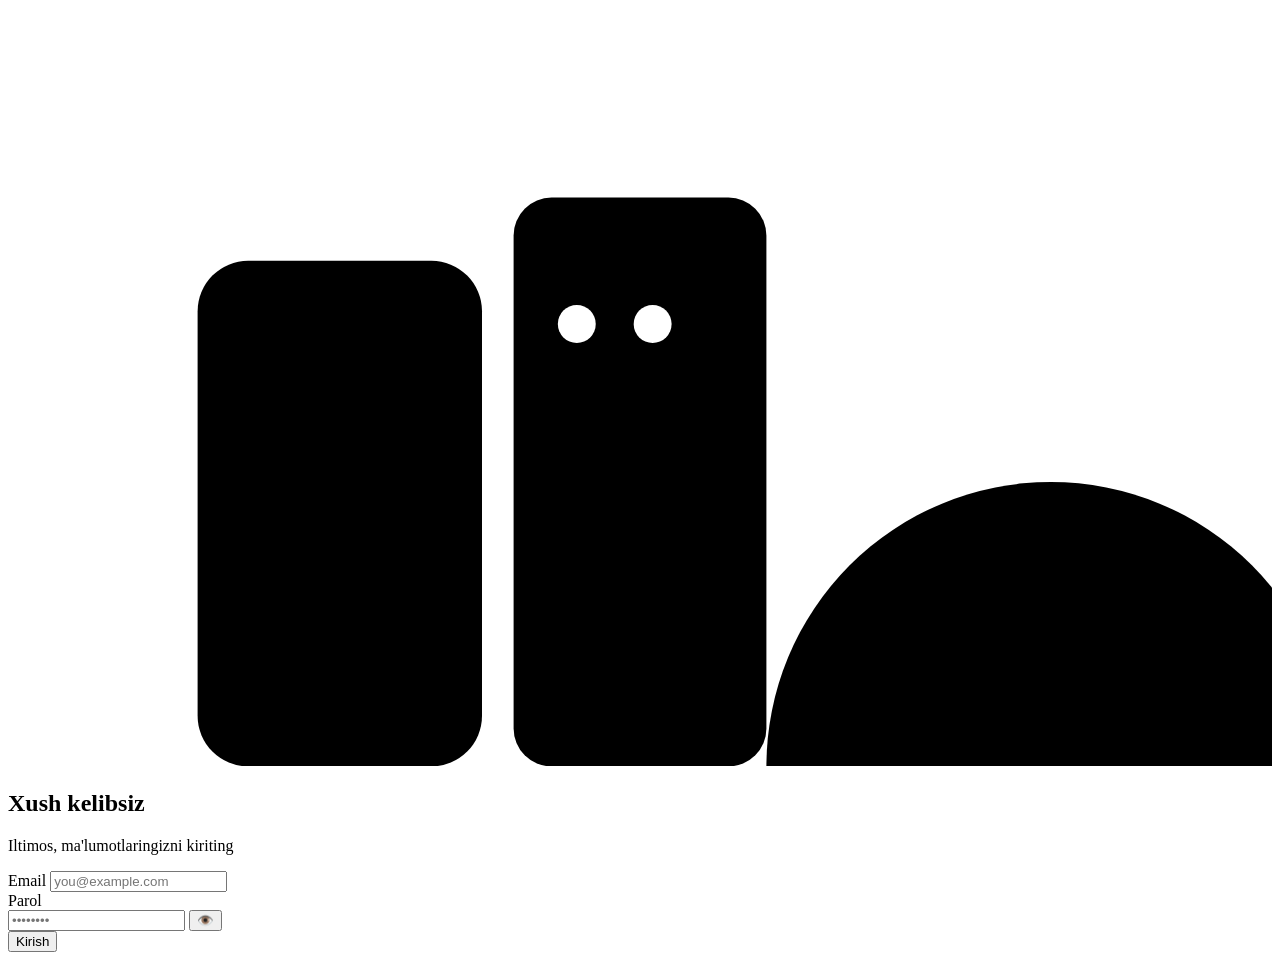
==== core/templates/core/index.html @ 54d1f58b "Initial commit without secrets" ====
<!DOCTYPE html>
<html lang="uz">
<head>
  <meta charset="UTF-8">
  <meta name="viewport" content="width=device-width, initial-scale=1.0">
  <title>Interaktiv Login Form</title>
  <link rel="stylesheet" href="style.css">
</head>
<body>

  <div class="card" id="auth-card" data-mood="idle">
    <!-- SVG Personajlar -->
    <div class="illustration">
      <svg viewBox="0 0 200 120" width="100%" height="100%">
        <!-- Buloqsimon binafsha shaxs -->
        <rect class="character purple" x="30" y="40" width="45" height="80" rx="8" />
        <g class="eyes purple-eyes">
          <circle cx="45" cy="60" r="3" fill="#000"/>
          <circle cx="60" cy="60" r="3" fill="#000"/>
        </g>

        <!-- Qora shaxs -->
        <rect class="character black" x="80" y="30" width="40" height="90" rx="6" />
        <g class="eyes black-eyes">
          <circle cx="90" cy="50" r="3" fill="#fff"/>
          <circle cx="102" cy="50" r="3" fill="#fff"/>
        </g>

        <!-- Zargaldog' shaxs (Aylana) -->
        <path class="character orange" d="M 120 120 A 45 45 0 0 1 210 120 Z" />
        <g class="eyes orange-eyes">
          <circle cx="150" cy="95" r="2.5" fill="#000"/>
          <circle cx="170" cy="95" r="2.5" fill="#000"/>
        </g>
      </svg>
    </div>

    <!-- Login Forma -->
    <div class="form-container">
      <h2>Xush kelibsiz</h2>
      <p class="subtitle">Iltimos, ma'lumotlaringizni kiriting</p>

      <div class="input-group">
        <label>Email</label>
        <input type="email" id="email" placeholder="you@example.com" autocomplete="off">
      </div>

      <div class="input-group">
        <label>Parol</label>
        <div class="password-wrapper">
          <input type="password" id="password" placeholder="••••••••">
          <button type="button" id="toggle-pw">👁️</button>
        </div>
      </div>

      <button class="btn-primary">Kirish</button>
    </div>
  </div>

  <script src="script.js"></script>
</body>
</html>
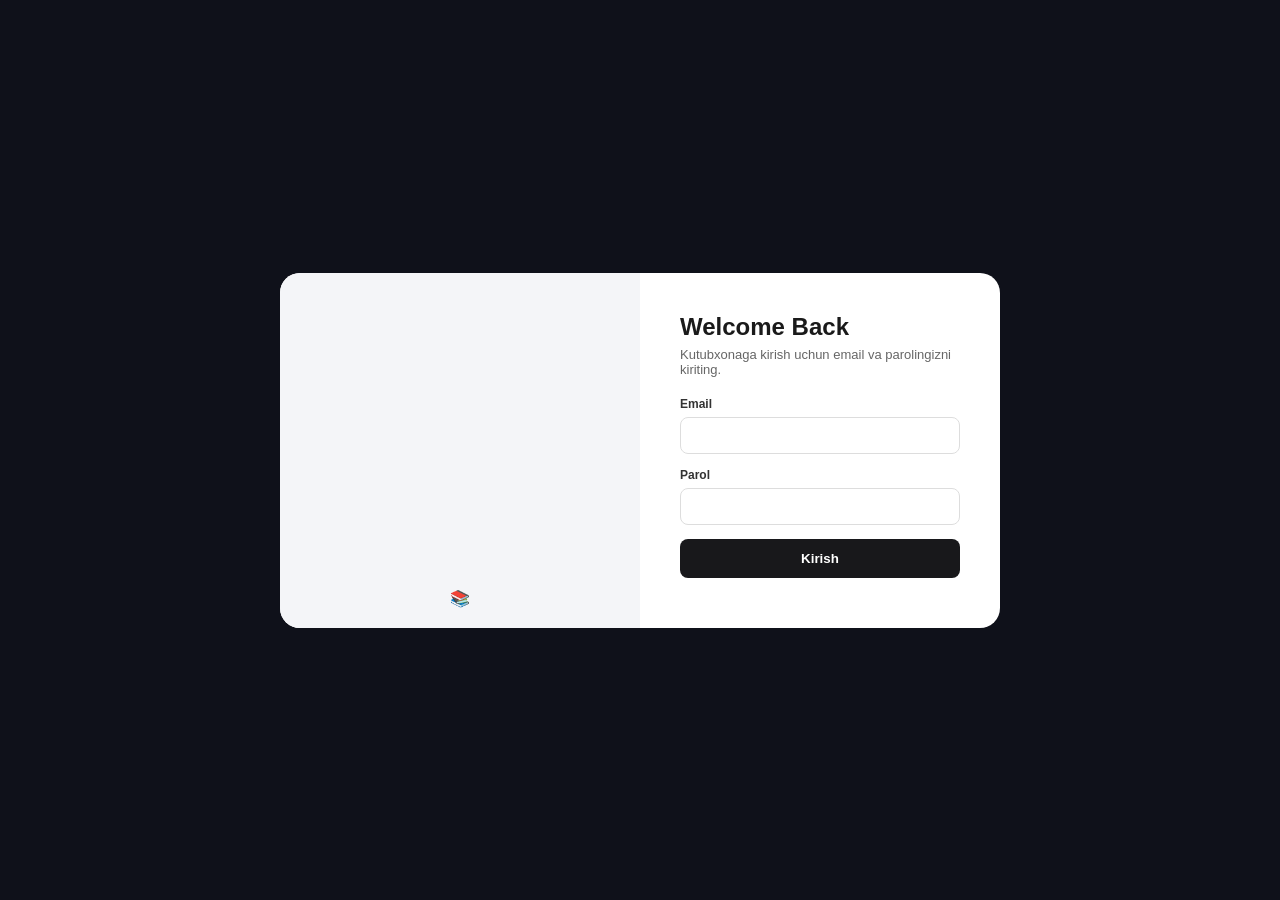
==== commit 83068934: "yana" ====
--- a/core/templates/core/index.html
+++ b/core/templates/core/index.html
@@ -2,61 +2,222 @@
 <html lang="uz">
 <head>
   <meta charset="UTF-8">
-  <meta name="viewport" content="width=device-width, initial-scale=1.0">
-  <title>Interaktiv Login Form</title>
-  <link rel="stylesheet" href="style.css">
+  <title>Aqlli Kutubxona Portal</title>
+  <style>
+    * { box-sizing: border-box; margin: 0; padding: 0; font-family: 'Inter', sans-serif; }
+    body { background: #0f111a; color: #fff; min-height: 100vh; display: flex; justify-content: center; align-items: center; }
+
+    /* LOGIN VIEW */
+    .auth-card { background: #ffffff; display: flex; width: 720px; border-radius: 20px; overflow: hidden; color: #333; }
+    .illustration { width: 50%; background: #f4f5f8; display: flex; align-items: flex-end; justify-content: center; padding: 20px; }
+    .form-container { width: 50%; padding: 40px; display: flex; flex-direction: column; justify-content: center; }
+    .form-container h2 { font-size: 24px; margin-bottom: 6px; color: #1a1a1a; }
+    .form-container p { font-size: 13px; color: #666; margin-bottom: 20px; }
+    .input-group { margin-bottom: 14px; }
+    .input-group label { display: block; font-size: 12px; margin-bottom: 6px; font-weight: 600; }
+    .input-group input { width: 100%; padding: 10px; border: 1px solid #ddd; border-radius: 8px; outline: none; }
+    .btn-primary { background: #18181b; color: #fff; border: none; padding: 12px; border-radius: 8px; font-weight: bold; cursor: pointer; width: 100%; }
+
+    /* DASHBOARD VIEW */
+    .dashboard { width: 100%; min-height: 100vh; display: none; }
+    .sidebar { width: 260px; background: #161926; padding: 20px; border-right: 1px solid #23273a; display: flex; flex-direction: column; }
+    .logo { font-size: 20px; font-weight: bold; color: #6c5ce7; margin-bottom: 30px; }
+    .menu-item { padding: 12px 16px; border-radius: 8px; color: #a0a5ba; cursor: pointer; margin-bottom: 8px; }
+    .menu-item.active, .menu-item:hover { background: #6c5ce7; color: #fff; }
+    .main-content { flex: 1; padding: 30px; overflow-y: auto; }
+    .upload-section { background: #161926; border: 2px dashed #23273a; border-radius: 12px; padding: 30px; text-align: center; margin-bottom: 30px; }
+    .btn-upload { background: #6c5ce7; color: #fff; border: none; padding: 10px 20px; border-radius: 6px; cursor: pointer; font-weight: bold; margin-top: 10px; }
+    .book-grid { display: grid; grid-template-columns: repeat(auto-fill, minmax(220px, 1fr)); gap: 20px; }
+    .book-card { background: #161926; border-radius: 12px; padding: 16px; border: 1px solid #23273a; }
+    .book-title { font-size: 16px; font-weight: bold; margin-bottom: 6px; }
+    .book-author { font-size: 13px; color: #8288a1; margin-bottom: 12px; }
+    .btn-read { display: block; width: 100%; text-align: center; background: #6c5ce7; color: #fff; padding: 8px; border-radius: 6px; text-decoration: none; font-size: 13px; font-weight: bold; }
+
+    /* CHAT PANEL */
+    .chat-panel { position: fixed; right: 20px; bottom: 20px; width: 320px; background: #161926; border: 1px solid #23273a; border-radius: 12px; display: flex; flex-direction: column; height: 380px; }
+    .chat-header { background: #6c5ce7; padding: 12px; font-weight: bold; }
+    .chat-body { flex: 1; padding: 12px; overflow-y: auto; font-size: 13px; }
+    .chat-input { display: flex; border-top: 1px solid #23273a; }
+    .chat-input input { flex: 1; background: transparent; border: none; padding: 10px; color: #fff; outline: none; }
+    .chat-input button { background: #6c5ce7; border: none; color: #fff; padding: 0 15px; cursor: pointer; }
+  </style>
 </head>
 <body>
 
-  <div class="card" id="auth-card" data-mood="idle">
-    <!-- SVG Personajlar -->
-    <div class="illustration">
-      <svg viewBox="0 0 200 120" width="100%" height="100%">
-        <!-- Buloqsimon binafsha shaxs -->
-        <rect class="character purple" x="30" y="40" width="45" height="80" rx="8" />
-        <g class="eyes purple-eyes">
-          <circle cx="45" cy="60" r="3" fill="#000"/>
-          <circle cx="60" cy="60" r="3" fill="#000"/>
-        </g>
-
-        <!-- Qora shaxs -->
-        <rect class="character black" x="80" y="30" width="40" height="90" rx="6" />
-        <g class="eyes black-eyes">
-          <circle cx="90" cy="50" r="3" fill="#fff"/>
-          <circle cx="102" cy="50" r="3" fill="#fff"/>
-        </g>
-
-        <!-- Zargaldog' shaxs (Aylana) -->
-        <path class="character orange" d="M 120 120 A 45 45 0 0 1 210 120 Z" />
-        <g class="eyes orange-eyes">
-          <circle cx="150" cy="95" r="2.5" fill="#000"/>
-          <circle cx="170" cy="95" r="2.5" fill="#000"/>
-        </g>
-      </svg>
-    </div>
-
-    <!-- Login Forma -->
+  <!-- LOGIN SECTION -->
+  <div class="auth-card" id="authSection">
+    <div class="illustration">📚</div>
     <div class="form-container">
-      <h2>Xush kelibsiz</h2>
-      <p class="subtitle">Iltimos, ma'lumotlaringizni kiriting</p>
-
-      <div class="input-group">
-        <label>Email</label>
-        <input type="email" id="email" placeholder="you@example.com" autocomplete="off">
+      <h2>Welcome Back</h2>
+      <p>Kutubxonaga kirish uchun email va parolingizni kiriting.</p>
+      <form id="loginForm">
+        <div class="input-group">
+          <label>Email</label>
+          <input type="email" id="email" required autocomplete="off">
+        </div>
+        <div class="input-group">
+          <label>Parol</label>
+          <input type="password" id="password" required>
+        </div>
+        <button type="submit" class="btn-primary">Kirish</button>
+      </form>
+      <div id="errorMsg" style="color:red; font-size:12px; margin-top:10px;"></div>
+    </div>
+  </div>
+
+  <!-- DASHBOARD SECTION -->
+  <div class="dashboard" id="dashSection">
+    <div class="sidebar">
+      <div class="logo">📚 SmartLib</div>
+      <div class="menu-item active">Barcha Kitoblar</div>
+      <div class="menu-item" onclick="logout()">Chiqish</div>
+    </div>
+    <div class="main-content">
+      <h2>Elektron Kutubxona</h2>
+      <p style="color: #8288a1; margin-bottom: 20px;">PDF kitob yuklang va asl ko'rinishida o'qing</p>
+
+      <div class="upload-section">
+        <input type="file" id="fileInput" accept=".pdf" style="display: none;">
+        <p>Yangi PDF kitob yuklash uchun faylni tanlang</p>
+        <button class="btn-upload" onclick="document.getElementById('fileInput').click()">Fayl Tanlash</button>
       </div>
 
-      <div class="input-group">
-        <label>Parol</label>
-        <div class="password-wrapper">
-          <input type="password" id="password" placeholder="••••••••">
-          <button type="button" id="toggle-pw">👁️</button>
-        </div>
+      <div class="book-grid" id="bookGrid"></div>
+    </div>
+
+    <div class="chat-panel">
+      <div class="chat-header">🤖 AI Yordamchi</div>
+      <div class="chat-body" id="chatBody">
+        <div><b>AI:</b> Assalomu alaykum! Kitoblar bo'yicha savolingiz bormi?</div>
       </div>
-
-      <button class="btn-primary">Kirish</button>
+      <div class="chat-input">
+        <input type="text" id="chatInput" placeholder="Savol bering...">
+        <button onclick="sendChatMessage()">Yuborish</button>
+      </div>
     </div>
   </div>
 
-  <script src="script.js"></script>
+  <script>
+    const authSection = document.getElementById('authSection');
+    const dashSection = document.getElementById('dashSection');
+    const loginForm = document.getElementById('loginForm');
+    const errorMsg = document.getElementById('errorMsg');
+
+    function checkAuth() {
+      const token = localStorage.getItem('access_token');
+      if (token) {
+        authSection.style.display = 'none';
+        dashSection.style.display = 'flex';
+        document.body.style.justifyContent = 'flex-start';
+        document.body.style.alignItems = 'stretch';
+        loadBooks();
+      } else {
+        authSection.style.display = 'flex';
+        dashSection.style.display = 'none';
+        document.body.style.justifyContent = 'center';
+        document.body.style.alignItems = 'center';
+      }
+    }
+
+    loginForm.addEventListener('submit', async (e) => {
+      e.preventDefault();
+      errorMsg.innerText = '';
+      try {
+        const res = await fetch('/api/auth/login/', {
+          method: 'POST',
+          headers: { 'Content-Type': 'application/json' },
+          body: JSON.stringify({
+            email: document.getElementById('email').value,
+            password: document.getElementById('password').value
+          })
+        });
+        const data = await res.json();
+        if (res.ok) {
+          localStorage.setItem('access_token', data.access);
+          localStorage.setItem('refresh_token', data.refresh);
+          checkAuth();
+        } else {
+          errorMsg.innerText = 'Email yoki parol xato!';
+        }
+      } catch (err) {
+        errorMsg.innerText = 'Tizimda xatolik yuz berdi.';
+      }
+    });
+
+    async function loadBooks() {
+      const token = localStorage.getItem('access_token');
+      const res = await fetch('/api/books/', {
+        headers: { 'Authorization': 'Bearer ' + token }
+      });
+      if(res.status === 401) return logout();
+      
+      const data = await res.json();
+      const grid = document.getElementById('bookGrid');
+      grid.innerHTML = '';
+      
+      data.forEach(book => {
+        grid.innerHTML += `
+          <div class="book-card">
+            <div class="book-title">${book.title}</div>
+            <div class="book-author">${book.author}</div>
+            <a class="btn-read" href="${book.file}" target="_blank">O'qish (PDF)</a>
+          </div>
+        `;
+      });
+    }
+
+    document.getElementById('fileInput').addEventListener('change', async (e) => {
+      const file = e.target.files[0];
+      if(!file) return;
+
+      const token = localStorage.getItem('access_token');
+      const formData = new FormData();
+      formData.append('pdffile', file);
+
+      const res = await fetch('/api/upload-pdf/', {
+        method: 'POST',
+        headers: { 'Authorization': 'Bearer ' + token },
+        body: formData
+      });
+
+      if(res.ok) {
+        alert("Kitob yuklandi!");
+        loadBooks();
+      } else {
+        alert("Yuklashda xatolik.");
+      }
+    });
+
+    async function sendChatMessage() {
+      const input = document.getElementById('chatInput');
+      const msg = input.value;
+      if(!msg) return;
+
+      const token = localStorage.getItem('access_token');
+      const chatBody = document.getElementById('chatBody');
+      chatBody.innerHTML += `<div style="margin-top:8px;"><b>Siz:</b> ${msg}</div>`;
+      input.value = '';
+
+      const res = await fetch('/api/chat/', {
+        method: 'POST',
+        headers: { 
+          'Content-Type': 'application/json',
+          'Authorization': 'Bearer ' + token 
+        },
+        body: JSON.stringify({ message: msg })
+      });
+
+      const data = await res.json();
+      chatBody.innerHTML += `<div style="margin-top:8px; color:#6c5ce7;"><b>AI:</b> ${data.reply}</div>`;
+      chatBody.scrollTop = chatBody.scrollHeight;
+    }
+
+    function logout() {
+      localStorage.clear();
+      checkAuth();
+    }
+
+    checkAuth();
+  </script>
 </body>
 </html>
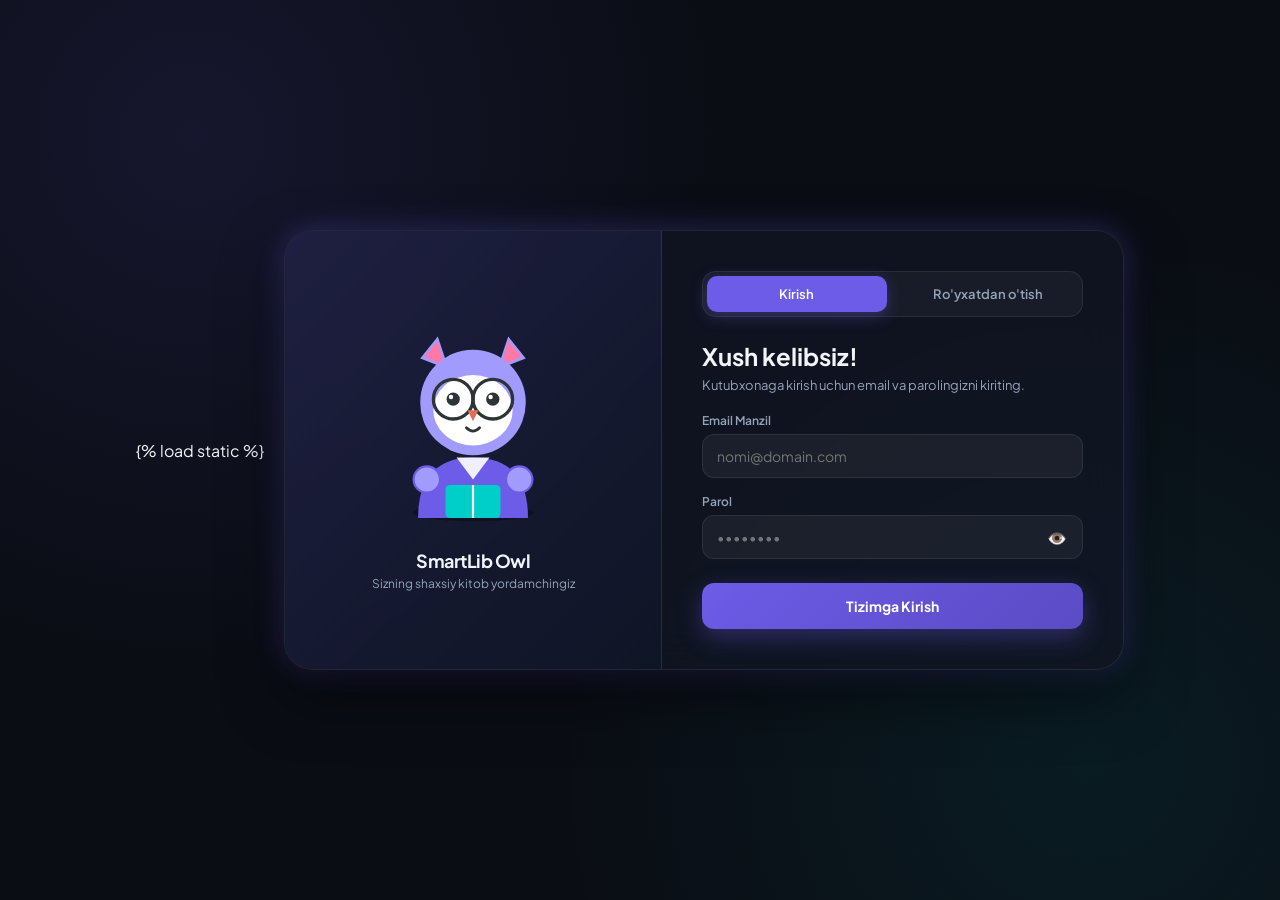
==== commit 694445e3: "yana" ====
--- a/core/templates/core/index.html
+++ b/core/templates/core/index.html
@@ -1,222 +1,1249 @@
+{% load static %}
 <!DOCTYPE html>
 <html lang="uz">
 <head>
   <meta charset="UTF-8">
-  <title>Aqlli Kutubxona Portal</title>
+  <meta name="viewport" content="width=device-width, initial-scale=1.0">
+  <title>Aqlli Kutubxona — AI va PDF Kutubxona Portali</title>
+  <link rel="preconnect" href="https://fonts.googleapis.com">
+  <link rel="preconnect" href="https://fonts.gstatic.com" crossorigin>
+  <link href="https://fonts.googleapis.com/css2?family=Plus+Jakarta+Sans:wght@300;400;500;600;700;800&display=swap" rel="stylesheet">
   <style>
-    * { box-sizing: border-box; margin: 0; padding: 0; font-family: 'Inter', sans-serif; }
-    body { background: #0f111a; color: #fff; min-height: 100vh; display: flex; justify-content: center; align-items: center; }
-
-    /* LOGIN VIEW */
-    .auth-card { background: #ffffff; display: flex; width: 720px; border-radius: 20px; overflow: hidden; color: #333; }
-    .illustration { width: 50%; background: #f4f5f8; display: flex; align-items: flex-end; justify-content: center; padding: 20px; }
-    .form-container { width: 50%; padding: 40px; display: flex; flex-direction: column; justify-content: center; }
-    .form-container h2 { font-size: 24px; margin-bottom: 6px; color: #1a1a1a; }
-    .form-container p { font-size: 13px; color: #666; margin-bottom: 20px; }
-    .input-group { margin-bottom: 14px; }
-    .input-group label { display: block; font-size: 12px; margin-bottom: 6px; font-weight: 600; }
-    .input-group input { width: 100%; padding: 10px; border: 1px solid #ddd; border-radius: 8px; outline: none; }
-    .btn-primary { background: #18181b; color: #fff; border: none; padding: 12px; border-radius: 8px; font-weight: bold; cursor: pointer; width: 100%; }
-
-    /* DASHBOARD VIEW */
-    .dashboard { width: 100%; min-height: 100vh; display: none; }
-    .sidebar { width: 260px; background: #161926; padding: 20px; border-right: 1px solid #23273a; display: flex; flex-direction: column; }
-    .logo { font-size: 20px; font-weight: bold; color: #6c5ce7; margin-bottom: 30px; }
-    .menu-item { padding: 12px 16px; border-radius: 8px; color: #a0a5ba; cursor: pointer; margin-bottom: 8px; }
-    .menu-item.active, .menu-item:hover { background: #6c5ce7; color: #fff; }
-    .main-content { flex: 1; padding: 30px; overflow-y: auto; }
-    .upload-section { background: #161926; border: 2px dashed #23273a; border-radius: 12px; padding: 30px; text-align: center; margin-bottom: 30px; }
-    .btn-upload { background: #6c5ce7; color: #fff; border: none; padding: 10px 20px; border-radius: 6px; cursor: pointer; font-weight: bold; margin-top: 10px; }
-    .book-grid { display: grid; grid-template-columns: repeat(auto-fill, minmax(220px, 1fr)); gap: 20px; }
-    .book-card { background: #161926; border-radius: 12px; padding: 16px; border: 1px solid #23273a; }
-    .book-title { font-size: 16px; font-weight: bold; margin-bottom: 6px; }
-    .book-author { font-size: 13px; color: #8288a1; margin-bottom: 12px; }
-    .btn-read { display: block; width: 100%; text-align: center; background: #6c5ce7; color: #fff; padding: 8px; border-radius: 6px; text-decoration: none; font-size: 13px; font-weight: bold; }
-
-    /* CHAT PANEL */
-    .chat-panel { position: fixed; right: 20px; bottom: 20px; width: 320px; background: #161926; border: 1px solid #23273a; border-radius: 12px; display: flex; flex-direction: column; height: 380px; }
-    .chat-header { background: #6c5ce7; padding: 12px; font-weight: bold; }
-    .chat-body { flex: 1; padding: 12px; overflow-y: auto; font-size: 13px; }
-    .chat-input { display: flex; border-top: 1px solid #23273a; }
-    .chat-input input { flex: 1; background: transparent; border: none; padding: 10px; color: #fff; outline: none; }
-    .chat-input button { background: #6c5ce7; border: none; color: #fff; padding: 0 15px; cursor: pointer; }
+    :root {
+      --bg-dark: #0a0d14;
+      --card-bg: rgba(18, 22, 36, 0.75);
+      --card-border: rgba(255, 255, 255, 0.08);
+      --primary: #6c5ce7;
+      --primary-hover: #5b4bc4;
+      --primary-glow: rgba(108, 92, 231, 0.35);
+      --accent: #00cec9;
+      --accent-glow: rgba(0, 206, 201, 0.25);
+      --text-main: #f1f5f9;
+      --text-muted: #94a3b8;
+      --danger: #ff7675;
+      --success: #00b894;
+      --sidebar-width: 270px;
+    }
+
+    * { box-sizing: border-box; margin: 0; padding: 0; font-family: 'Plus Jakarta Sans', sans-serif; }
+
+    body {
+      background: var(--bg-dark);
+      background-image: 
+        radial-gradient(circle at 15% 15%, rgba(108, 92, 231, 0.12) 0%, transparent 40%),
+        radial-gradient(circle at 85% 85%, rgba(0, 206, 201, 0.08) 0%, transparent 40%);
+      color: var(--text-main);
+      min-height: 100vh;
+      display: flex;
+      justify-content: center;
+      align-items: center;
+      overflow-x: hidden;
+    }
+
+    /* AUTH CARD & LAYOUT */
+    .auth-wrapper {
+      width: 100%;
+      max-width: 880px;
+      padding: 20px;
+      display: flex;
+      justify-content: center;
+    }
+
+    .auth-card {
+      background: var(--card-bg);
+      backdrop-filter: blur(20px);
+      -webkit-backdrop-filter: blur(20px);
+      border: 1px solid var(--card-border);
+      border-radius: 28px;
+      display: flex;
+      width: 100%;
+      box-shadow: 0 25px 60px rgba(0, 0, 0, 0.5), 0 0 30px var(--primary-glow);
+      overflow: hidden;
+      transition: transform 0.3s ease, box-shadow 0.3s ease;
+    }
+
+    .auth-card.shake {
+      animation: cardShake 0.5s ease-in-out;
+    }
+
+    @keyframes cardShake {
+      0%, 100% { transform: translateX(0); }
+      20%, 60% { transform: translateX(-10px); }
+      40%, 80% { transform: translateX(10px); }
+    }
+
+    /* SVG AVATAR CONTAINER */
+    .illustration-box {
+      width: 45%;
+      background: linear-gradient(135deg, rgba(108, 92, 231, 0.15) 0%, rgba(15, 23, 42, 0.6) 100%);
+      border-right: 1px solid var(--card-border);
+      display: flex;
+      flex-direction: column;
+      align-items: center;
+      justify-content: center;
+      padding: 30px 20px;
+      position: relative;
+    }
+
+    .avatar-wrapper {
+      width: 220px;
+      height: 220px;
+      position: relative;
+    }
+
+    #avatarSvg {
+      width: 100%;
+      height: 100%;
+      overflow: visible;
+    }
+
+    /* SVG Character Styles & Animations */
+    .pupil {
+      transition: transform 0.1s ease-out;
+    }
+
+    .hand {
+      transition: transform 0.35s cubic-bezier(0.34, 1.56, 0.64, 1);
+      transform-origin: bottom center;
+    }
+
+    .eyelid {
+      transition: transform 0.2s ease, opacity 0.2s ease;
+      transform-origin: top center;
+    }
+
+    .mouth {
+      transition: d 0.3s ease, transform 0.3s ease;
+    }
+
+    /* Mood states */
+    [data-mood="password"] #leftHand {
+      transform: translateY(-75px) translateX(12px) rotate(15deg);
+    }
+    [data-mood="password"] #rightHand {
+      transform: translateY(-75px) translateX(-12px) rotate(-15deg);
+    }
+
+    [data-mood="peekaboo"] #leftHand {
+      transform: translateY(-55px) translateX(25px) rotate(35deg);
+    }
+    [data-mood="peekaboo"] #rightHand {
+      transform: translateY(-55px) translateX(-25px) rotate(-35deg);
+    }
+
+    [data-mood="success"] #headGroup {
+      animation: happyBounce 0.6s ease infinite alternate;
+    }
+
+    @keyframes happyBounce {
+      0% { transform: translateY(0); }
+      100% { transform: translateY(-8px); }
+    }
+
+    .avatar-tagline {
+      margin-top: 20px;
+      text-align: center;
+    }
+
+    .avatar-tagline h3 {
+      font-size: 18px;
+      font-weight: 700;
+      color: var(--text-main);
+      letter-spacing: -0.5px;
+    }
+
+    .avatar-tagline p {
+      font-size: 12px;
+      color: var(--text-muted);
+      margin-top: 4px;
+    }
+
+    /* FORM CONTAINER */
+    .form-container {
+      width: 55%;
+      padding: 40px;
+      display: flex;
+      flex-direction: column;
+      justify-content: center;
+    }
+
+    /* TABS */
+    .tab-header {
+      display: flex;
+      gap: 12px;
+      background: rgba(255, 255, 255, 0.04);
+      padding: 4px;
+      border-radius: 14px;
+      border: 1px solid var(--card-border);
+      margin-bottom: 24px;
+    }
+
+    .tab-btn {
+      flex: 1;
+      padding: 10px;
+      border: none;
+      background: transparent;
+      color: var(--text-muted);
+      font-weight: 600;
+      font-size: 13px;
+      border-radius: 10px;
+      cursor: pointer;
+      transition: all 0.3s ease;
+    }
+
+    .tab-btn.active {
+      background: var(--primary);
+      color: #ffffff;
+      box-shadow: 0 4px 15px var(--primary-glow);
+    }
+
+    .form-title {
+      font-size: 24px;
+      font-weight: 700;
+      margin-bottom: 6px;
+    }
+
+    .form-desc {
+      font-size: 13px;
+      color: var(--text-muted);
+      margin-bottom: 20px;
+    }
+
+    .input-group {
+      margin-bottom: 16px;
+      position: relative;
+    }
+
+    .input-group label {
+      display: block;
+      font-size: 12px;
+      font-weight: 600;
+      color: var(--text-muted);
+      margin-bottom: 6px;
+    }
+
+    .input-wrapper {
+      position: relative;
+      display: flex;
+      align-items: center;
+    }
+
+    .input-wrapper input {
+      width: 100%;
+      padding: 12px 14px;
+      background: rgba(255, 255, 255, 0.05);
+      border: 1px solid var(--card-border);
+      border-radius: 12px;
+      color: var(--text-main);
+      font-size: 14px;
+      outline: none;
+      transition: all 0.3s ease;
+    }
+
+    .input-wrapper input:focus {
+      border-color: var(--primary);
+      background: rgba(108, 92, 231, 0.08);
+      box-shadow: 0 0 15px var(--primary-glow);
+    }
+
+    .toggle-pw-btn {
+      position: absolute;
+      right: 12px;
+      background: none;
+      border: none;
+      color: var(--text-muted);
+      cursor: pointer;
+      font-size: 16px;
+      display: flex;
+      align-items: center;
+      justify-content: center;
+      padding: 4px;
+      transition: color 0.2s;
+    }
+
+    .toggle-pw-btn:hover {
+      color: var(--text-main);
+    }
+
+    .btn-submit {
+      width: 100%;
+      padding: 14px;
+      background: linear-gradient(135deg, var(--primary) 0%, var(--primary-hover) 100%);
+      color: #ffffff;
+      border: none;
+      border-radius: 12px;
+      font-weight: 700;
+      font-size: 14px;
+      cursor: pointer;
+      box-shadow: 0 8px 25px var(--primary-glow);
+      transition: all 0.3s ease;
+      margin-top: 8px;
+    }
+
+    .btn-submit:hover {
+      transform: translateY(-2px);
+      box-shadow: 0 12px 30px var(--primary-glow);
+    }
+
+    .alert-msg {
+      font-size: 12px;
+      padding: 10px;
+      border-radius: 8px;
+      margin-top: 14px;
+      display: none;
+    }
+
+    .alert-msg.error {
+      background: rgba(255, 118, 117, 0.15);
+      color: var(--danger);
+      border: 1px solid rgba(255, 118, 117, 0.3);
+      display: block;
+    }
+
+    .alert-msg.success {
+      background: rgba(0, 184, 148, 0.15);
+      color: var(--success);
+      border: 1px solid rgba(0, 184, 148, 0.3);
+      display: block;
+    }
+
+    /* DASHBOARD LAYOUT */
+    .dashboard-container {
+      display: none;
+      width: 100vw;
+      height: 100vh;
+      overflow: hidden;
+    }
+
+    .sidebar {
+      width: var(--sidebar-width);
+      background: rgba(15, 20, 32, 0.95);
+      border-right: 1px solid var(--card-border);
+      display: flex;
+      flex-direction: column;
+      padding: 24px 18px;
+    }
+
+    .logo {
+      display: flex;
+      align-items: center;
+      gap: 12px;
+      font-size: 20px;
+      font-weight: 800;
+      color: var(--text-main);
+      margin-bottom: 36px;
+      padding: 0 8px;
+    }
+
+    .logo-badge {
+      width: 38px;
+      height: 38px;
+      background: linear-gradient(135deg, var(--primary), var(--accent));
+      border-radius: 10px;
+      display: flex;
+      align-items: center;
+      justify-content: center;
+      font-size: 20px;
+      box-shadow: 0 4px 15px var(--primary-glow);
+    }
+
+    .menu-list {
+      display: flex;
+      flex-direction: column;
+      gap: 8px;
+      flex: 1;
+    }
+
+    .menu-item {
+      display: flex;
+      align-items: center;
+      gap: 12px;
+      padding: 12px 16px;
+      border-radius: 12px;
+      color: var(--text-muted);
+      font-weight: 600;
+      font-size: 14px;
+      cursor: pointer;
+      transition: all 0.3s ease;
+    }
+
+    .menu-item:hover, .menu-item.active {
+      background: rgba(108, 92, 231, 0.15);
+      color: var(--primary);
+    }
+
+    .user-profile {
+      background: rgba(255, 255, 255, 0.03);
+      border: 1px solid var(--card-border);
+      border-radius: 14px;
+      padding: 12px 14px;
+      display: flex;
+      align-items: center;
+      justify-content: space-between;
+    }
+
+    .user-info {
+      overflow: hidden;
+    }
+
+    .user-info .name {
+      font-size: 13px;
+      font-weight: 700;
+      color: var(--text-main);
+      white-space: nowrap;
+      text-overflow: ellipsis;
+      overflow: hidden;
+    }
+
+    .user-info .email {
+      font-size: 11px;
+      color: var(--text-muted);
+      white-space: nowrap;
+      text-overflow: ellipsis;
+      overflow: hidden;
+    }
+
+    .btn-logout {
+      background: none;
+      border: none;
+      color: var(--danger);
+      cursor: pointer;
+      font-size: 16px;
+      padding: 4px;
+    }
+
+    .main-area {
+      flex: 1;
+      display: flex;
+      flex-direction: column;
+      overflow-y: auto;
+      background: var(--bg-dark);
+      padding: 30px 40px;
+    }
+
+    .header-bar {
+      display: flex;
+      justify-content: space-between;
+      align-items: center;
+      margin-bottom: 30px;
+    }
+
+    .header-bar h1 {
+      font-size: 26px;
+      font-weight: 800;
+    }
+
+    .upload-box-wrapper {
+      display: grid;
+      grid-template-columns: 1fr 1fr;
+      gap: 20px;
+      margin-bottom: 36px;
+    }
+
+    .upload-card {
+      background: var(--card-bg);
+      border: 2px dashed rgba(108, 92, 231, 0.3);
+      border-radius: 18px;
+      padding: 24px;
+      text-align: center;
+      transition: all 0.3s ease;
+      cursor: pointer;
+    }
+
+    .upload-card:hover {
+      border-color: var(--primary);
+      background: rgba(108, 92, 231, 0.05);
+      transform: translateY(-2px);
+    }
+
+    .upload-icon {
+      font-size: 32px;
+      margin-bottom: 10px;
+    }
+
+    .upload-card h4 {
+      font-size: 15px;
+      font-weight: 700;
+      margin-bottom: 4px;
+    }
+
+    .upload-card p {
+      font-size: 12px;
+      color: var(--text-muted);
+    }
+
+    .section-title {
+      font-size: 18px;
+      font-weight: 700;
+      margin-bottom: 18px;
+      display: flex;
+      justify-content: space-between;
+      align-items: center;
+    }
+
+    .book-grid {
+      display: grid;
+      grid-template-columns: repeat(auto-fill, minmax(240px, 1fr));
+      gap: 20px;
+    }
+
+    .book-card {
+      background: var(--card-bg);
+      border: 1px solid var(--card-border);
+      border-radius: 16px;
+      padding: 20px;
+      display: flex;
+      flex-direction: column;
+      justify-content: space-between;
+      transition: all 0.3s ease;
+      position: relative;
+      overflow: hidden;
+    }
+
+    .book-card:hover {
+      transform: translateY(-4px);
+      box-shadow: 0 12px 30px rgba(0, 0, 0, 0.4), 0 0 20px var(--primary-glow);
+      border-color: var(--primary);
+    }
+
+    .book-card::before {
+      content: '';
+      position: absolute;
+      top: 0; left: 0; right: 0; height: 4px;
+      background: linear-gradient(90deg, var(--primary), var(--accent));
+    }
+
+    .book-badge {
+      font-size: 10px;
+      font-weight: 800;
+      text-transform: uppercase;
+      background: rgba(0, 206, 201, 0.15);
+      color: var(--accent);
+      padding: 4px 8px;
+      border-radius: 6px;
+      align-self: flex-start;
+      margin-bottom: 12px;
+    }
+
+    .book-title {
+      font-size: 16px;
+      font-weight: 700;
+      margin-bottom: 6px;
+      line-height: 1.3;
+    }
+
+    .book-author {
+      font-size: 13px;
+      color: var(--text-muted);
+      margin-bottom: 16px;
+    }
+
+    .btn-read-pdf {
+      display: inline-flex;
+      align-items: center;
+      justify-content: center;
+      gap: 8px;
+      padding: 10px;
+      background: var(--primary);
+      color: #fff;
+      text-decoration: none;
+      border-radius: 10px;
+      font-size: 13px;
+      font-weight: 700;
+      transition: background 0.2s;
+    }
+
+    .btn-read-pdf:hover {
+      background: var(--primary-hover);
+    }
+
+    /* AI CHAT DRAWER */
+    .ai-chat-drawer {
+      position: fixed;
+      right: 30px;
+      bottom: 30px;
+      width: 360px;
+      height: 480px;
+      background: rgba(18, 22, 36, 0.92);
+      backdrop-filter: blur(25px);
+      border: 1px solid var(--card-border);
+      border-radius: 24px;
+      box-shadow: 0 20px 50px rgba(0, 0, 0, 0.6), 0 0 30px var(--primary-glow);
+      display: flex;
+      flex-direction: column;
+      overflow: hidden;
+      z-index: 100;
+      transition: transform 0.3s cubic-bezier(0.175, 0.885, 0.32, 1.275);
+    }
+
+    .chat-header {
+      background: linear-gradient(135deg, var(--primary), #4834d4);
+      padding: 16px;
+      font-weight: 700;
+      font-size: 14px;
+      display: flex;
+      align-items: center;
+      justify-content: space-between;
+    }
+
+    .chat-body {
+      flex: 1;
+      padding: 16px;
+      overflow-y: auto;
+      display: flex;
+      flex-direction: column;
+      gap: 12px;
+      font-size: 13px;
+    }
+
+    .chat-msg {
+      max-width: 85%;
+      padding: 10px 14px;
+      border-radius: 14px;
+      line-height: 1.4;
+    }
+
+    .chat-msg.ai {
+      background: rgba(255, 255, 255, 0.06);
+      align-self: flex-start;
+      border-bottom-left-radius: 4px;
+      border: 1px solid var(--card-border);
+    }
+
+    .chat-msg.user {
+      background: var(--primary);
+      color: #fff;
+      align-self: flex-end;
+      border-bottom-right-radius: 4px;
+    }
+
+    .chat-footer {
+      display: flex;
+      padding: 12px;
+      border-top: 1px solid var(--card-border);
+      background: rgba(10, 13, 20, 0.5);
+    }
+
+    .chat-footer input {
+      flex: 1;
+      background: transparent;
+      border: none;
+      color: var(--text-main);
+      outline: none;
+      font-size: 13px;
+    }
+
+    .chat-footer button {
+      background: var(--primary);
+      border: none;
+      color: #fff;
+      padding: 8px 16px;
+      border-radius: 8px;
+      font-weight: 700;
+      cursor: pointer;
+    }
+
+    /* PDF MODAL VIEWER */
+    .pdf-modal {
+      display: none;
+      position: fixed;
+      inset: 0;
+      background: rgba(0, 0, 0, 0.85);
+      backdrop-filter: blur(10px);
+      z-index: 200;
+      flex-direction: column;
+    }
+
+    .modal-header {
+      padding: 16px 24px;
+      background: rgba(18, 22, 36, 0.95);
+      border-bottom: 1px solid var(--card-border);
+      display: flex;
+      justify-content: space-between;
+      align-items: center;
+    }
+
+    .modal-close {
+      background: none;
+      border: none;
+      color: var(--text-muted);
+      font-size: 24px;
+      cursor: pointer;
+    }
+
+    .modal-close:hover { color: var(--text-main); }
+
+    .pdf-frame {
+      flex: 1;
+      width: 100%;
+      border: none;
+    }
   </style>
 </head>
 <body>
 
-  <!-- LOGIN SECTION -->
-  <div class="auth-card" id="authSection">
-    <div class="illustration">📚</div>
-    <div class="form-container">
-      <h2>Welcome Back</h2>
-      <p>Kutubxonaga kirish uchun email va parolingizni kiriting.</p>
-      <form id="loginForm">
-        <div class="input-group">
-          <label>Email</label>
-          <input type="email" id="email" required autocomplete="off">
+  <!-- AUTHENTICATION SECTION (LOGIN / REGISTER) -->
+  <div class="auth-wrapper" id="authSection">
+    <div class="auth-card" id="authCard" data-mood="idle">
+      
+      <!-- SVG AVATAR -->
+      <div class="illustration-box">
+        <div class="avatar-wrapper">
+          <svg id="avatarSvg" viewBox="0 0 200 200">
+            <!-- Shadow -->
+            <ellipse cx="100" cy="185" rx="55" ry="8" fill="rgba(0,0,0,0.3)" />
+
+            <!-- Body & Sweater -->
+            <g id="bodyGroup">
+              <path d="M 50 190 Q 50 135 100 135 Q 150 135 150 190 Z" fill="#6c5ce7" />
+              <path d="M 85 135 L 100 155 L 115 135 Z" fill="#ffffff" opacity="0.9" />
+              <!-- Book held in front -->
+              <rect x="75" y="160" width="50" height="30" rx="4" fill="#00cec9" />
+              <line x1="100" y1="160" x2="100" y2="190" stroke="#ffffff" stroke-width="2" />
+            </g>
+
+            <!-- Head Group -->
+            <g id="headGroup">
+              <!-- Ears -->
+              <polygon points="52,45 68,25 78,55" fill="#a29bfe" />
+              <polygon points="148,45 132,25 122,55" fill="#a29bfe" />
+              <polygon points="56,43 68,29 74,52" fill="#fd79a8" />
+              <polygon points="144,43 132,29 126,52" fill="#fd79a8" />
+
+              <!-- Main Head -->
+              <circle cx="100" cy="85" r="48" fill="#a29bfe" />
+              <!-- Feather patch/face mask -->
+              <ellipse cx="100" cy="92" rx="36" ry="32" fill="#ffffff" />
+
+              <!-- Glasses Frame -->
+              <circle cx="82" cy="82" r="18" fill="none" stroke="#2d3436" stroke-width="3" />
+              <circle cx="118" cy="82" r="18" fill="none" stroke="#2d3436" stroke-width="3" />
+              <line x1="100" y1="82" x2="100" y2="82" stroke="#2d3436" stroke-width="4" />
+
+              <!-- Eyes Base -->
+              <g id="eyesGroup">
+                <circle cx="82" cy="82" r="13" fill="#ffffff" />
+                <circle cx="118" cy="82" r="13" fill="#ffffff" />
+
+                <!-- Pupils -->
+                <circle id="leftPupil" class="pupil" cx="82" cy="82" r="6" fill="#2d3436" />
+                <circle id="rightPupil" class="pupil" cx="118" cy="82" r="6" fill="#2d3436" />
+
+                <!-- Pupil Highlights -->
+                <circle cx="80" cy="80" r="2" fill="#ffffff" />
+                <circle cx="116" cy="80" r="2" fill="#ffffff" />
+              </g>
+
+              <!-- Beak / Nose -->
+              <polygon points="95,92 105,92 100,102" fill="#e17055" />
+
+              <!-- Mouth Expression -->
+              <path id="mouth" class="mouth" d="M 94 108 Q 100 114 106 108" fill="none" stroke="#2d3436" stroke-width="2.5" stroke-linecap="round" />
+            </g>
+
+            <!-- Hands Group for Peekaboo/Covering Eyes -->
+            <g id="handsGroup">
+              <!-- Left Hand -->
+              <g id="leftHand" class="hand">
+                <circle cx="58" cy="155" r="12" fill="#a29bfe" stroke="#6c5ce7" stroke-width="2" />
+              </g>
+              <!-- Right Hand -->
+              <g id="rightHand" class="hand">
+                <circle cx="142" cy="155" r="12" fill="#a29bfe" stroke="#6c5ce7" stroke-width="2" />
+              </g>
+            </g>
+          </svg>
         </div>
-        <div class="input-group">
-          <label>Parol</label>
-          <input type="password" id="password" required>
+
+        <div class="avatar-tagline">
+          <h3 id="avatarTitle">SmartLib Owl</h3>
+          <p id="avatarSubtitle">Sizning shaxsiy kitob yordamchingiz</p>
         </div>
-        <button type="submit" class="btn-primary">Kirish</button>
-      </form>
-      <div id="errorMsg" style="color:red; font-size:12px; margin-top:10px;"></div>
-    </div>
-  </div>
-
-  <!-- DASHBOARD SECTION -->
-  <div class="dashboard" id="dashSection">
-    <div class="sidebar">
-      <div class="logo">📚 SmartLib</div>
-      <div class="menu-item active">Barcha Kitoblar</div>
-      <div class="menu-item" onclick="logout()">Chiqish</div>
-    </div>
-    <div class="main-content">
-      <h2>Elektron Kutubxona</h2>
-      <p style="color: #8288a1; margin-bottom: 20px;">PDF kitob yuklang va asl ko'rinishida o'qing</p>
-
-      <div class="upload-section">
-        <input type="file" id="fileInput" accept=".pdf" style="display: none;">
-        <p>Yangi PDF kitob yuklash uchun faylni tanlang</p>
-        <button class="btn-upload" onclick="document.getElementById('fileInput').click()">Fayl Tanlash</button>
       </div>
 
-      <div class="book-grid" id="bookGrid"></div>
-    </div>
-
-    <div class="chat-panel">
-      <div class="chat-header">🤖 AI Yordamchi</div>
-      <div class="chat-body" id="chatBody">
-        <div><b>AI:</b> Assalomu alaykum! Kitoblar bo'yicha savolingiz bormi?</div>
-      </div>
-      <div class="chat-input">
-        <input type="text" id="chatInput" placeholder="Savol bering...">
-        <button onclick="sendChatMessage()">Yuborish</button>
+      <!-- FORM CONTENT -->
+      <div class="form-container">
+        
+        <!-- TABS SWITCHER -->
+        <div class="tab-header">
+          <button class="tab-btn active" id="tabLoginBtn" onclick="switchTab('login')">Kirish</button>
+          <button class="tab-btn" id="tabRegisterBtn" onclick="switchTab('register')">Ro'yxatdan o'tish</button>
+        </div>
+
+        <!-- LOGIN FORM -->
+        <form id="loginForm">
+          <h2 class="form-title">Xush kelibsiz!</h2>
+          <p class="form-desc">Kutubxonaga kirish uchun email va parolingizni kiriting.</p>
+
+          <div class="input-group">
+            <label for="loginEmail">Email Manzil</label>
+            <div class="input-wrapper">
+              <input type="email" id="loginEmail" required placeholder="nomi@domain.com" autocomplete="off">
+            </div>
+          </div>
+
+          <div class="input-group">
+            <label for="loginPassword">Parol</label>
+            <div class="input-wrapper">
+              <input type="password" id="loginPassword" required placeholder="••••••••">
+              <button type="button" class="toggle-pw-btn" onclick="togglePassword('loginPassword', this)">👁️</button>
+            </div>
+          </div>
+
+          <button type="submit" class="btn-submit">Tizimga Kirish</button>
+        </form>
+
+        <!-- REGISTER FORM -->
+        <form id="registerForm" style="display: none;">
+          <h2 class="form-title">Hisob Yarating</h2>
+          <p class="form-desc">Aqlli kutubxonadan to'liq foydalanish uchun ro'yxatdan o'ting.</p>
+
+          <div class="input-group">
+            <label for="regEmail">Email Manzil</label>
+            <div class="input-wrapper">
+              <input type="email" id="regEmail" required placeholder="nomi@domain.com" autocomplete="off">
+            </div>
+          </div>
+
+          <div class="input-group">
+            <label for="regUsername">Foydalanuvchi Nomi</label>
+            <div class="input-wrapper">
+              <input type="text" id="regUsername" placeholder="masalan, alisher99" autocomplete="off">
+            </div>
+          </div>
+
+          <div class="input-group">
+            <label for="regPassword">Parol</label>
+            <div class="input-wrapper">
+              <input type="password" id="regPassword" required placeholder="Kamida 6 ta belgi">
+              <button type="button" class="toggle-pw-btn" onclick="togglePassword('regPassword', this)">👁️</button>
+            </div>
+          </div>
+
+          <button type="submit" class="btn-submit">Ro'yxatdan O'tish</button>
+        </form>
+
+        <!-- ALERT MESSAGE -->
+        <div id="authAlert" class="alert-msg"></div>
       </div>
     </div>
   </div>
 
+  <!-- MAIN DASHBOARD -->
+  <div class="dashboard-container" id="dashboardSection">
+    
+    <!-- SIDEBAR -->
+    <div class="sidebar">
+      <div class="logo">
+        <div class="logo-badge">📚</div>
+        <span>SmartLib</span>
+      </div>
+
+      <div class="menu-list">
+        <div class="menu-item active">📖 Barcha Kitoblar</div>
+        <div class="menu-item" onclick="document.getElementById('pdfInput').click()">⚡ Yangi PDF Yuklash</div>
+        <div class="menu-item" onclick="document.getElementById('zipInput').click()">📦 ZIP Arxiv Yuklash</div>
+      </div>
+
+      <div class="user-profile">
+        <div class="user-info">
+          <div class="name" id="userDisplayName">Foydalanuvchi</div>
+          <div class="email" id="userDisplayEmail">user@library.com</div>
+        </div>
+        <button class="btn-logout" onclick="logout()" title="Chiqish">🚪</button>
+      </div>
+    </div>
+
+    <!-- MAIN AREA -->
+    <div class="main-area">
+      <div class="header-bar">
+        <div>
+          <h1>Elektron Kutubxona Portali</h1>
+          <p style="color: var(--text-muted); font-size: 13px; margin-top: 4px;">Sun'iy intellekt tahlili va interaktiv PDF o'quvchi</p>
+        </div>
+      </div>
+
+      <!-- UPLOADER CARDS -->
+      <div class="upload-box-wrapper">
+        <div class="upload-card" onclick="document.getElementById('pdfInput').click()">
+          <input type="file" id="pdfInput" accept=".pdf" style="display: none;">
+          <div class="upload-icon">📄</div>
+          <h4>PDF Kitob Yuklash</h4>
+          <p>Yakkalik PDF formatidagi kitobni yuklash uchun bosing</p>
+        </div>
+
+        <div class="upload-card" onclick="document.getElementById('zipInput').click()">
+          <input type="file" id="zipInput" accept=".zip" style="display: none;">
+          <div class="upload-icon">📦</div>
+          <h4>ZIP Arxiv Yuklash</h4>
+          <p>Ko'plab PDF kitoblar jamlangan ZIP faylni yuklang</p>
+        </div>
+      </div>
+
+      <!-- BOOKS GRID SECTION -->
+      <div class="section-title">
+        <span>Kutubxona Kolleksiyasi</span>
+      </div>
+
+      <div class="book-grid" id="bookGrid">
+        <!-- Dynamically filled -->
+      </div>
+    </div>
+
+    <!-- AI CHAT DRAWER -->
+    <div class="ai-chat-drawer">
+      <div class="chat-header">
+        <span>🤖 AI Yordamchi (Gemini)</span>
+        <span style="font-size: 11px; opacity: 0.8;">Online</span>
+      </div>
+      <div class="chat-body" id="chatBody">
+        <div class="chat-msg ai">
+          Assalomu alaykum! Men kutubxona AI yordamchisiman. Istalgan kitobingiz mazmuni yoki tavsiyalar bo'yicha savol bering!
+        </div>
+      </div>
+      <div class="chat-footer">
+        <input type="text" id="chatInput" placeholder="Savolingizni yozing..." onkeypress="handleChatEnter(event)">
+        <button onclick="sendChatMessage()">Yubor</button>
+      </div>
+    </div>
+  </div>
+
+  <!-- PDF VIEWER MODAL -->
+  <div class="pdf-modal" id="pdfModal">
+    <div class="modal-header">
+      <h3 id="pdfModalTitle" style="font-size: 16px;">Kitob Mutolasi</h3>
+      <button class="modal-close" onclick="closePdfModal()">✕</button>
+    </div>
+    <iframe id="pdfFrame" class="pdf-frame"></iframe>
+  </div>
+
+  <!-- INTERACTIVE JS LOGIC -->
   <script>
+    const authCard = document.getElementById('authCard');
     const authSection = document.getElementById('authSection');
-    const dashSection = document.getElementById('dashSection');
-    const loginForm = document.getElementById('loginForm');
-    const errorMsg = document.getElementById('errorMsg');
-
-    function checkAuth() {
-      const token = localStorage.getItem('access_token');
-      if (token) {
-        authSection.style.display = 'none';
-        dashSection.style.display = 'flex';
-        document.body.style.justifyContent = 'flex-start';
-        document.body.style.alignItems = 'stretch';
-        loadBooks();
+    const dashboardSection = document.getElementById('dashboardSection');
+    const leftPupil = document.getElementById('leftPupil');
+    const rightPupil = document.getElementById('rightPupil');
+    const authAlert = document.getElementById('authAlert');
+
+    // TAB SWITCHING
+    function switchTab(tab) {
+      const loginForm = document.getElementById('loginForm');
+      const registerForm = document.getElementById('registerForm');
+      const tabLoginBtn = document.getElementById('tabLoginBtn');
+      const tabRegisterBtn = document.getElementById('tabRegisterBtn');
+      authAlert.style.display = 'none';
+
+      if (tab === 'login') {
+        loginForm.style.display = 'block';
+        registerForm.style.display = 'none';
+        tabLoginBtn.classList.add('active');
+        tabRegisterBtn.classList.remove('active');
       } else {
-        authSection.style.display = 'flex';
-        dashSection.style.display = 'none';
-        document.body.style.justifyContent = 'center';
-        document.body.style.alignItems = 'center';
+        loginForm.style.display = 'none';
+        registerForm.style.display = 'block';
+        tabRegisterBtn.classList.add('active');
+        tabLoginBtn.classList.remove('active');
       }
-    }
-
-    loginForm.addEventListener('submit', async (e) => {
+      resetAvatar();
+    }
+
+    // AVATAR PUPIL & MOOD CONTROL
+    function resetAvatar() {
+      authCard.setAttribute('data-mood', 'idle');
+      leftPupil.style.transform = 'translate(0px, 0px)';
+      rightPupil.style.transform = 'translate(0px, 0px)';
+    }
+
+    function setupInputEvents(inputId) {
+      const input = document.getElementById(inputId);
+      if (!input) return;
+
+      input.addEventListener('focus', () => {
+        if (input.type === 'password') {
+          authCard.setAttribute('data-mood', 'password');
+        } else {
+          authCard.setAttribute('data-mood', 'email');
+        }
+      });
+
+      input.addEventListener('blur', resetAvatar);
+
+      input.addEventListener('input', () => {
+        if (input.type !== 'password') {
+          const len = input.value.length;
+          const dx = Math.min(8, Math.max(-8, (len - 10) * 0.7));
+          const dy = 3;
+          leftPupil.style.transform = `translate(${dx}px, ${dy}px)`;
+          rightPupil.style.transform = `translate(${dx}px, ${dy}px)`;
+        }
+      });
+    }
+
+    ['loginEmail', 'loginPassword', 'regEmail', 'regUsername', 'regPassword'].forEach(setupInputEvents);
+
+    function togglePassword(inputId, btn) {
+      const input = document.getElementById(inputId);
+      if (input.type === 'password') {
+        input.type = 'text';
+        btn.innerText = '🙈';
+        authCard.setAttribute('data-mood', 'peekaboo');
+      } else {
+        input.type = 'password';
+        btn.innerText = '👁️';
+        authCard.setAttribute('data-mood', 'password');
+      }
+    }
+
+    // AUTHENTICATION LOGIC
+    document.getElementById('loginForm').addEventListener('submit', async (e) => {
       e.preventDefault();
-      errorMsg.innerText = '';
+      showAlert('', false);
+      const email = document.getElementById('loginEmail').value;
+      const password = document.getElementById('loginPassword').value;
+
       try {
         const res = await fetch('/api/auth/login/', {
           method: 'POST',
           headers: { 'Content-Type': 'application/json' },
-          body: JSON.stringify({
-            email: document.getElementById('email').value,
-            password: document.getElementById('password').value
-          })
+          body: JSON.stringify({ email, password })
         });
         const data = await res.json();
+
         if (res.ok) {
           localStorage.setItem('access_token', data.access);
           localStorage.setItem('refresh_token', data.refresh);
-          checkAuth();
+          authCard.setAttribute('data-mood', 'success');
+          showAlert('Muvaffaqiyatli kirildi!', true);
+          setTimeout(checkAuth, 600);
         } else {
-          errorMsg.innerText = 'Email yoki parol xato!';
+          triggerError('Email yoki parol xato kiritildi.');
         }
       } catch (err) {
-        errorMsg.innerText = 'Tizimda xatolik yuz berdi.';
+        triggerError('Server bilan bog\'lanishda xatolik.');
       }
     });
 
+    document.getElementById('registerForm').addEventListener('submit', async (e) => {
+      e.preventDefault();
+      showAlert('', false);
+      const email = document.getElementById('regEmail').value;
+      const username = document.getElementById('regUsername').value;
+      const password = document.getElementById('regPassword').value;
+
+      try {
+        const res = await fetch('/api/auth/register/', {
+          method: 'POST',
+          headers: { 'Content-Type': 'application/json' },
+          body: JSON.stringify({ email, username, password })
+        });
+        const data = await res.json();
+
+        if (res.ok) {
+          showAlert('Ro\'yxatdan o\'tish muvaffaqiyatli! Kirish amalga oshirilmoqda...', true);
+          // Auto login after register
+          const loginRes = await fetch('/api/auth/login/', {
+            method: 'POST',
+            headers: { 'Content-Type': 'application/json' },
+            body: JSON.stringify({ email, password })
+          });
+          const loginData = await loginRes.json();
+          if (loginRes.ok) {
+            localStorage.setItem('access_token', loginData.access);
+            localStorage.setItem('refresh_token', loginData.refresh);
+            setTimeout(checkAuth, 800);
+          } else {
+            switchTab('login');
+          }
+        } else {
+          const msg = data.email ? data.email[0] : (data.detail || 'Xatolik yuz berdi.');
+          triggerError(msg);
+        }
+      } catch (err) {
+        triggerError('Tizim xatoligi yuz berdi.');
+      }
+    });
+
+    function triggerError(msg) {
+      authCard.setAttribute('data-mood', 'error');
+      authCard.classList.add('shake');
+      showAlert(msg, false);
+      setTimeout(() => authCard.classList.remove('shake'), 500);
+    }
+
+    function showAlert(msg, isSuccess) {
+      if (!msg) {
+        authAlert.style.display = 'none';
+        return;
+      }
+      authAlert.innerText = msg;
+      authAlert.className = 'alert-msg ' + (isSuccess ? 'success' : 'error');
+    }
+
+    async function checkAuth() {
+      const token = localStorage.getItem('access_token');
+      if (!token) {
+        authSection.style.display = 'flex';
+        dashboardSection.style.display = 'none';
+        return;
+      }
+
+      try {
+        const res = await fetch('/api/auth/me/', {
+          headers: { 'Authorization': 'Bearer ' + token }
+        });
+        if (res.ok) {
+          const user = await res.json();
+          document.getElementById('userDisplayName').innerText = user.username || user.email.split('@')[0];
+          document.getElementById('userDisplayEmail').innerText = user.email;
+          authSection.style.display = 'none';
+          dashboardSection.style.display = 'flex';
+          loadBooks();
+        } else {
+          logout();
+        }
+      } catch (err) {
+        logout();
+      }
+    }
+
+    function logout() {
+      localStorage.clear();
+      resetAvatar();
+      authSection.style.display = 'flex';
+      dashboardSection.style.display = 'none';
+    }
+
+    // BOOK MANAGEMENT
     async function loadBooks() {
       const token = localStorage.getItem('access_token');
       const res = await fetch('/api/books/', {
         headers: { 'Authorization': 'Bearer ' + token }
       });
-      if(res.status === 401) return logout();
-      
-      const data = await res.json();
+      if (res.status === 401) return logout();
+
+      const books = await res.json();
       const grid = document.getElementById('bookGrid');
       grid.innerHTML = '';
-      
-      data.forEach(book => {
+
+      if (books.length === 0) {
+        grid.innerHTML = '<p style="color: var(--text-muted); grid-column: 1/-1;">Hozircha kitoblar yo\'q. Yuqoridan yangi PDF kitob yuklang!</p>';
+        return;
+      }
+
+      books.forEach(book => {
+        const fileUrl = book.file || '#';
         grid.innerHTML += `
           <div class="book-card">
-            <div class="book-title">${book.title}</div>
-            <div class="book-author">${book.author}</div>
-            <a class="btn-read" href="${book.file}" target="_blank">O'qish (PDF)</a>
+            <div>
+              <div class="book-badge">${book.genre || 'PDF'}</div>
+              <div class="book-title">${book.title}</div>
+              <div class="book-author">👤 ${book.author}</div>
+            </div>
+            <button class="btn-read-pdf" onclick="openPdfModal('${book.title}', '${fileUrl}')">📖 O'qish (PDF)</button>
           </div>
         `;
       });
     }
 
-    document.getElementById('fileInput').addEventListener('change', async (e) => {
+    // PDF UPLOAD HANDLERS
+    document.getElementById('pdfInput').addEventListener('change', async (e) => {
       const file = e.target.files[0];
-      if(!file) return;
+      if (!file) return;
 
       const token = localStorage.getItem('access_token');
       const formData = new FormData();
       formData.append('pdffile', file);
 
-      const res = await fetch('/api/upload-pdf/', {
-        method: 'POST',
-        headers: { 'Authorization': 'Bearer ' + token },
-        body: formData
-      });
-
-      if(res.ok) {
-        alert("Kitob yuklandi!");
-        loadBooks();
-      } else {
-        alert("Yuklashda xatolik.");
+      try {
+        const res = await fetch('/api/upload-pdf/', {
+          method: 'POST',
+          headers: { 'Authorization': 'Bearer ' + token },
+          body: formData
+        });
+        if (res.ok) {
+          alert('PDF Kitob muvaffaqiyatli yuklandi!');
+          loadBooks();
+        } else {
+          alert('Yuklashda xatolik yuz berdi.');
+        }
+      } catch (err) {
+        alert('Server xatoligi.');
       }
     });
 
+    document.getElementById('zipInput').addEventListener('change', async (e) => {
+      const file = e.target.files[0];
+      if (!file) return;
+
+      const token = localStorage.getItem('access_token');
+      const formData = new FormData();
+      formData.append('zipfile', file);
+
+      try {
+        const res = await fetch('/api/upload-zip/', {
+          method: 'POST',
+          headers: { 'Authorization': 'Bearer ' + token },
+          body: formData
+        });
+        const data = await res.json();
+        if (res.ok) {
+          alert(data.message || 'ZIP Arxiv yuklandi!');
+          loadBooks();
+        } else {
+          alert('ZIP arxivni qayta ishlashda xatolik.');
+        }
+      } catch (err) {
+        alert('Server xatoligi.');
+      }
+    });
+
+    // PDF MODAL OPENER
+    function openPdfModal(title, url) {
+      document.getElementById('pdfModalTitle').innerText = title;
+      document.getElementById('pdfFrame').src = url;
+      document.getElementById('pdfModal').style.display = 'flex';
+    }
+
+    function closePdfModal() {
+      document.getElementById('pdfModal').style.display = 'none';
+      document.getElementById('pdfFrame').src = '';
+    }
+
+    // AI CHAT LOGIC
+    function handleChatEnter(e) {
+      if (e.key === 'Enter') sendChatMessage();
+    }
+
     async function sendChatMessage() {
       const input = document.getElementById('chatInput');
-      const msg = input.value;
-      if(!msg) return;
+      const msg = input.value.trim();
+      if (!msg) return;
 
       const token = localStorage.getItem('access_token');
       const chatBody = document.getElementById('chatBody');
-      chatBody.innerHTML += `<div style="margin-top:8px;"><b>Siz:</b> ${msg}</div>`;
+      chatBody.innerHTML += `<div class="chat-msg user">${msg}</div>`;
       input.value = '';
-
-      const res = await fetch('/api/chat/', {
-        method: 'POST',
-        headers: { 
-          'Content-Type': 'application/json',
-          'Authorization': 'Bearer ' + token 
-        },
-        body: JSON.stringify({ message: msg })
-      });
-
-      const data = await res.json();
-      chatBody.innerHTML += `<div style="margin-top:8px; color:#6c5ce7;"><b>AI:</b> ${data.reply}</div>`;
       chatBody.scrollTop = chatBody.scrollHeight;
-    }
-
-    function logout() {
-      localStorage.clear();
-      checkAuth();
-    }
-
+
+      try {
+        const res = await fetch('/api/chat/', {
+          method: 'POST',
+          headers: {
+            'Content-Type': 'application/json',
+            'Authorization': 'Bearer ' + token
+          },
+          body: JSON.stringify({ message: msg })
+        });
+        const data = await res.json();
+        chatBody.innerHTML += `<div class="chat-msg ai">${data.reply || 'Javob olindi.'}</div>`;
+        chatBody.scrollTop = chatBody.scrollHeight;
+      } catch (err) {
+        chatBody.innerHTML += `<div class="chat-msg ai" style="color: var(--danger);">Xatolik yuz berdi.</div>`;
+      }
+    }
+
+    // INITIAL AUTH CHECK
     checkAuth();
   </script>
 </body>
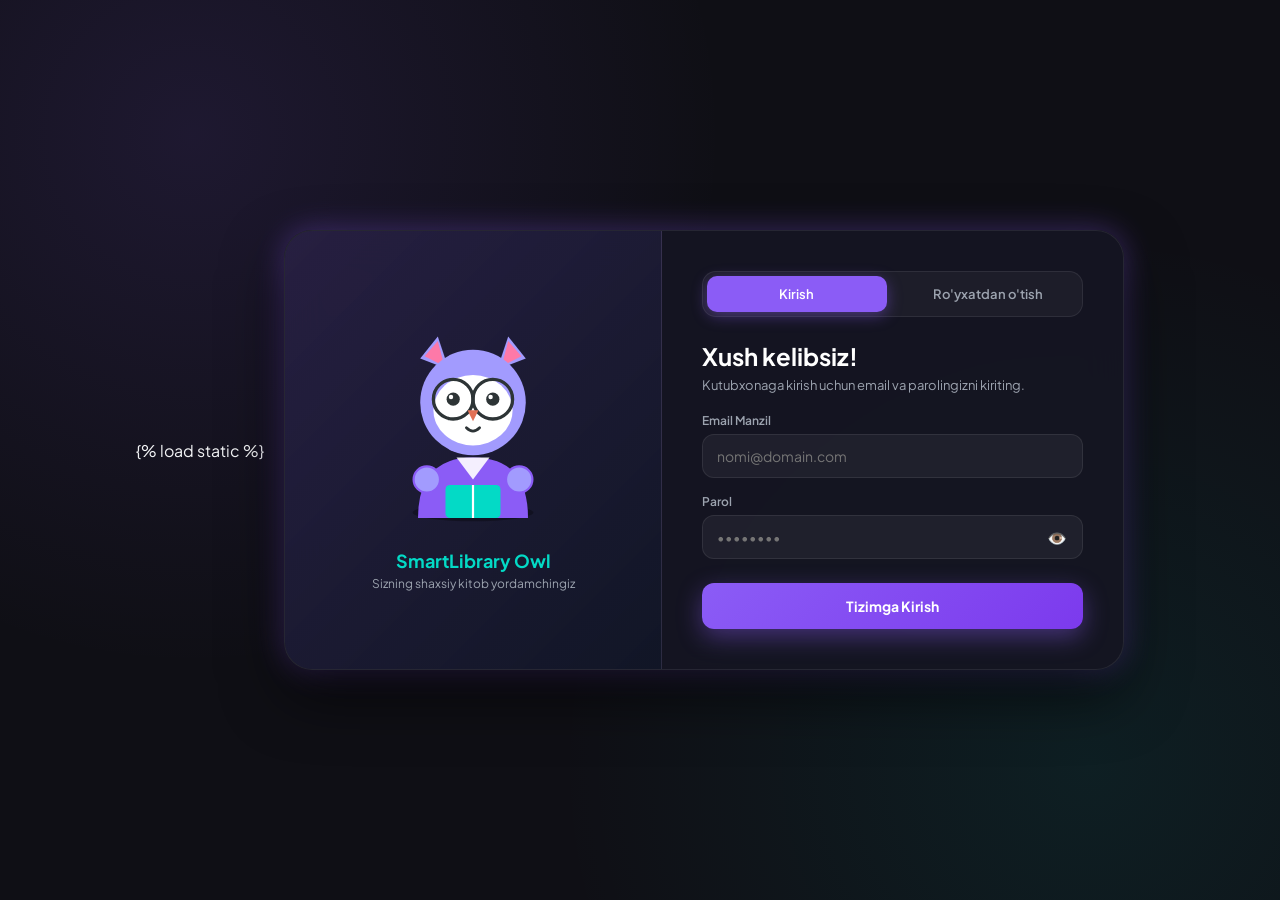
==== commit 61968c1a: "yana" ====
--- a/core/templates/core/index.html
+++ b/core/templates/core/index.html
@@ -4,40 +4,45 @@
 <head>
   <meta charset="UTF-8">
   <meta name="viewport" content="width=device-width, initial-scale=1.0">
-  <title>Aqlli Kutubxona — AI va PDF Kutubxona Portali</title>
+  <title>Aqlli Kutubxona | AI va PDF Kutubxona Portali</title>
+  <!-- Google Fonts & FontAwesome -->
   <link rel="preconnect" href="https://fonts.googleapis.com">
   <link rel="preconnect" href="https://fonts.gstatic.com" crossorigin>
   <link href="https://fonts.googleapis.com/css2?family=Plus+Jakarta+Sans:wght@300;400;500;600;700;800&display=swap" rel="stylesheet">
+  <link rel="stylesheet" href="https://cdnjs.cloudflare.com/ajax/libs/font-awesome/6.4.0/css/all.min.css">
+  
   <style>
     :root {
-      --bg-dark: #0a0d14;
-      --card-bg: rgba(18, 22, 36, 0.75);
-      --card-border: rgba(255, 255, 255, 0.08);
-      --primary: #6c5ce7;
-      --primary-hover: #5b4bc4;
-      --primary-glow: rgba(108, 92, 231, 0.35);
-      --accent: #00cec9;
-      --accent-glow: rgba(0, 206, 201, 0.25);
-      --text-main: #f1f5f9;
-      --text-muted: #94a3b8;
-      --danger: #ff7675;
-      --success: #00b894;
-      --sidebar-width: 270px;
-    }
-
-    * { box-sizing: border-box; margin: 0; padding: 0; font-family: 'Plus Jakarta Sans', sans-serif; }
+      --bg-gradient: linear-gradient(135deg, #0d0b18 0%, #15102a 50%, #080610 100%);
+      --panel-bg: rgba(255, 255, 255, 0.03);
+      --panel-border: rgba(255, 255, 255, 0.08);
+      --primary: #8b5cf6; /* Violet */
+      --primary-hover: #7c3aed;
+      --primary-glow: rgba(139, 92, 246, 0.4);
+      --secondary: #03dac6; /* Teal */
+      --accent-purple: #bb86fc;
+      --text-main: #f3f4f6;
+      --text-muted: #9ca3af;
+      --danger: #ef4444;
+      --font: 'Plus Jakarta Sans', system-ui, -apple-system, sans-serif;
+    }
+
+    * { box-sizing: border-box; margin: 0; padding: 0; font-family: var(--font); }
+
+    html, body {
+      width: 100%;
+      min-height: 100vh;
+      background: #0f0f15;
+      background-image: 
+        radial-gradient(circle at 15% 15%, rgba(139, 92, 246, 0.12) 0%, transparent 40%),
+        radial-gradient(circle at 85% 85%, rgba(3, 218, 200, 0.08) 0%, transparent 40%);
+      color: var(--text-main);
+    }
 
     body {
-      background: var(--bg-dark);
-      background-image: 
-        radial-gradient(circle at 15% 15%, rgba(108, 92, 231, 0.12) 0%, transparent 40%),
-        radial-gradient(circle at 85% 85%, rgba(0, 206, 201, 0.08) 0%, transparent 40%);
-      color: var(--text-main);
-      min-height: 100vh;
       display: flex;
       justify-content: center;
       align-items: center;
-      overflow-x: hidden;
     }
 
     /* AUTH CARD & LAYOUT */
@@ -50,14 +55,14 @@
     }
 
     .auth-card {
-      background: var(--card-bg);
+      background: rgba(22, 22, 34, 0.95);
       backdrop-filter: blur(20px);
       -webkit-backdrop-filter: blur(20px);
-      border: 1px solid var(--card-border);
+      border: 1px solid var(--panel-border);
       border-radius: 28px;
       display: flex;
       width: 100%;
-      box-shadow: 0 25px 60px rgba(0, 0, 0, 0.5), 0 0 30px var(--primary-glow);
+      box-shadow: 0 25px 60px rgba(0, 0, 0, 0.6), 0 0 30px var(--primary-glow);
       overflow: hidden;
       transition: transform 0.3s ease, box-shadow 0.3s ease;
     }
@@ -75,8 +80,8 @@
     /* SVG AVATAR CONTAINER */
     .illustration-box {
       width: 45%;
-      background: linear-gradient(135deg, rgba(108, 92, 231, 0.15) 0%, rgba(15, 23, 42, 0.6) 100%);
-      border-right: 1px solid var(--card-border);
+      background: linear-gradient(135deg, rgba(139, 92, 246, 0.15) 0%, rgba(15, 23, 42, 0.6) 100%);
+      border-right: 1px solid var(--panel-border);
       display: flex;
       flex-direction: column;
       align-items: center;
@@ -98,38 +103,15 @@
     }
 
     /* SVG Character Styles & Animations */
-    .pupil {
-      transition: transform 0.1s ease-out;
-    }
-
-    .hand {
-      transition: transform 0.35s cubic-bezier(0.34, 1.56, 0.64, 1);
-      transform-origin: bottom center;
-    }
-
-    .eyelid {
-      transition: transform 0.2s ease, opacity 0.2s ease;
-      transform-origin: top center;
-    }
-
-    .mouth {
-      transition: d 0.3s ease, transform 0.3s ease;
-    }
+    .pupil { transition: transform 0.1s ease-out; }
+    .hand { transition: transform 0.35s cubic-bezier(0.34, 1.56, 0.64, 1); transform-origin: bottom center; }
+    .mouth { transition: d 0.3s ease, transform 0.3s ease; }
 
     /* Mood states */
-    [data-mood="password"] #leftHand {
-      transform: translateY(-75px) translateX(12px) rotate(15deg);
-    }
-    [data-mood="password"] #rightHand {
-      transform: translateY(-75px) translateX(-12px) rotate(-15deg);
-    }
-
-    [data-mood="peekaboo"] #leftHand {
-      transform: translateY(-55px) translateX(25px) rotate(35deg);
-    }
-    [data-mood="peekaboo"] #rightHand {
-      transform: translateY(-55px) translateX(-25px) rotate(-35deg);
-    }
+    [data-mood="password"] #leftHand { transform: translateY(-75px) translateX(12px) rotate(15deg); }
+    [data-mood="password"] #rightHand { transform: translateY(-75px) translateX(-12px) rotate(-15deg); }
+    [data-mood="peekaboo"] #leftHand { transform: translateY(-55px) translateX(25px) rotate(35deg); }
+    [data-mood="peekaboo"] #rightHand { transform: translateY(-55px) translateX(-25px) rotate(-35deg); }
 
     [data-mood="success"] #headGroup {
       animation: happyBounce 0.6s ease infinite alternate;
@@ -148,8 +130,7 @@
     .avatar-tagline h3 {
       font-size: 18px;
       font-weight: 700;
-      color: var(--text-main);
-      letter-spacing: -0.5px;
+      color: var(--secondary);
     }
 
     .avatar-tagline p {
@@ -174,7 +155,7 @@
       background: rgba(255, 255, 255, 0.04);
       padding: 4px;
       border-radius: 14px;
-      border: 1px solid var(--card-border);
+      border: 1px solid var(--panel-border);
       margin-bottom: 24px;
     }
 
@@ -232,7 +213,7 @@
       width: 100%;
       padding: 12px 14px;
       background: rgba(255, 255, 255, 0.05);
-      border: 1px solid var(--card-border);
+      border: 1px solid var(--panel-border);
       border-radius: 12px;
       color: var(--text-main);
       font-size: 14px;
@@ -242,7 +223,7 @@
 
     .input-wrapper input:focus {
       border-color: var(--primary);
-      background: rgba(108, 92, 231, 0.08);
+      background: rgba(139, 92, 246, 0.08);
       box-shadow: 0 0 15px var(--primary-glow);
     }
 
@@ -258,11 +239,6 @@
       align-items: center;
       justify-content: center;
       padding: 4px;
-      transition: color 0.2s;
-    }
-
-    .toggle-pw-btn:hover {
-      color: var(--text-main);
     }
 
     .btn-submit {
@@ -294,370 +270,384 @@
     }
 
     .alert-msg.error {
-      background: rgba(255, 118, 117, 0.15);
+      background: rgba(239, 68, 68, 0.15);
       color: var(--danger);
-      border: 1px solid rgba(255, 118, 117, 0.3);
+      border: 1px solid rgba(239, 68, 68, 0.3);
       display: block;
     }
 
     .alert-msg.success {
-      background: rgba(0, 184, 148, 0.15);
-      color: var(--success);
-      border: 1px solid rgba(0, 184, 148, 0.3);
+      background: rgba(3, 218, 198, 0.15);
+      color: var(--secondary);
+      border: 1px solid rgba(3, 218, 198, 0.3);
       display: block;
     }
 
-    /* DASHBOARD LAYOUT */
+    /* DASHBOARD LAYOUT (RENDER-MATCHED) */
     .dashboard-container {
       display: none;
-      width: 100vw;
-      height: 100vh;
-      overflow: hidden;
-    }
-
-    .sidebar {
-      width: var(--sidebar-width);
-      background: rgba(15, 20, 32, 0.95);
-      border-right: 1px solid var(--card-border);
-      display: flex;
+      width: 100%;
+      min-height: 100vh;
       flex-direction: column;
-      padding: 24px 18px;
-    }
-
-    .logo {
-      display: flex;
-      align-items: center;
-      gap: 12px;
-      font-size: 20px;
-      font-weight: 800;
-      color: var(--text-main);
-      margin-bottom: 36px;
-      padding: 0 8px;
-    }
-
-    .logo-badge {
-      width: 38px;
-      height: 38px;
-      background: linear-gradient(135deg, var(--primary), var(--accent));
-      border-radius: 10px;
-      display: flex;
-      align-items: center;
-      justify-content: center;
-      font-size: 20px;
-      box-shadow: 0 4px 15px var(--primary-glow);
-    }
-
-    .menu-list {
-      display: flex;
-      flex-direction: column;
-      gap: 8px;
-      flex: 1;
-    }
-
-    .menu-item {
-      display: flex;
-      align-items: center;
-      gap: 12px;
-      padding: 12px 16px;
-      border-radius: 12px;
-      color: var(--text-muted);
-      font-weight: 600;
-      font-size: 14px;
-      cursor: pointer;
-      transition: all 0.3s ease;
-    }
-
-    .menu-item:hover, .menu-item.active {
-      background: rgba(108, 92, 231, 0.15);
-      color: var(--primary);
-    }
-
-    .user-profile {
-      background: rgba(255, 255, 255, 0.03);
-      border: 1px solid var(--card-border);
-      border-radius: 14px;
-      padding: 12px 14px;
-      display: flex;
-      align-items: center;
-      justify-content: space-between;
-    }
-
-    .user-info {
-      overflow: hidden;
-    }
-
-    .user-info .name {
-      font-size: 13px;
-      font-weight: 700;
-      color: var(--text-main);
-      white-space: nowrap;
-      text-overflow: ellipsis;
-      overflow: hidden;
-    }
-
-    .user-info .email {
-      font-size: 11px;
-      color: var(--text-muted);
-      white-space: nowrap;
-      text-overflow: ellipsis;
-      overflow: hidden;
-    }
-
-    .btn-logout {
-      background: none;
-      border: none;
-      color: var(--danger);
-      cursor: pointer;
-      font-size: 16px;
-      padding: 4px;
-    }
-
-    .main-area {
-      flex: 1;
-      display: flex;
-      flex-direction: column;
-      overflow-y: auto;
-      background: var(--bg-dark);
-      padding: 30px 40px;
-    }
-
-    .header-bar {
+    }
+
+    header {
+      padding: 1.25rem 2rem;
+      border-bottom: 1px solid var(--panel-border);
+      backdrop-filter: blur(12px);
+      background: rgba(13, 11, 24, 0.85);
       display: flex;
       justify-content: space-between;
       align-items: center;
-      margin-bottom: 30px;
-    }
-
-    .header-bar h1 {
-      font-size: 26px;
+      position: sticky;
+      top: 0;
+      z-index: 10;
+    }
+
+    .logo {
+      font-size: 1.4rem;
       font-weight: 800;
-    }
-
-    .upload-box-wrapper {
-      display: grid;
-      grid-template-columns: 1fr 1fr;
-      gap: 20px;
-      margin-bottom: 36px;
-    }
-
-    .upload-card {
-      background: var(--card-bg);
-      border: 2px dashed rgba(108, 92, 231, 0.3);
-      border-radius: 18px;
-      padding: 24px;
-      text-align: center;
-      transition: all 0.3s ease;
-      cursor: pointer;
-    }
-
-    .upload-card:hover {
-      border-color: var(--primary);
-      background: rgba(108, 92, 231, 0.05);
-      transform: translateY(-2px);
-    }
-
-    .upload-icon {
-      font-size: 32px;
-      margin-bottom: 10px;
-    }
-
-    .upload-card h4 {
-      font-size: 15px;
-      font-weight: 700;
-      margin-bottom: 4px;
-    }
-
-    .upload-card p {
-      font-size: 12px;
-      color: var(--text-muted);
-    }
-
-    .section-title {
-      font-size: 18px;
-      font-weight: 700;
-      margin-bottom: 18px;
-      display: flex;
-      justify-content: space-between;
+      color: var(--primary);
+      display: flex;
       align-items: center;
-    }
-
-    .book-grid {
-      display: grid;
-      grid-template-columns: repeat(auto-fill, minmax(240px, 1fr));
-      gap: 20px;
-    }
-
-    .book-card {
-      background: var(--card-bg);
-      border: 1px solid var(--card-border);
-      border-radius: 16px;
-      padding: 20px;
-      display: flex;
-      flex-direction: column;
-      justify-content: space-between;
-      transition: all 0.3s ease;
-      position: relative;
-      overflow: hidden;
-    }
-
-    .book-card:hover {
-      transform: translateY(-4px);
-      box-shadow: 0 12px 30px rgba(0, 0, 0, 0.4), 0 0 20px var(--primary-glow);
-      border-color: var(--primary);
-    }
-
-    .book-card::before {
-      content: '';
-      position: absolute;
-      top: 0; left: 0; right: 0; height: 4px;
-      background: linear-gradient(90deg, var(--primary), var(--accent));
-    }
-
-    .book-badge {
+      gap: 0.6rem;
+    }
+
+    .user-profile-header {
+      display: flex;
+      align-items: center;
+      gap: 16px;
+    }
+
+    .user-badge {
+      display: flex;
+      align-items: center;
+      gap: 8px;
+      background: rgba(255, 255, 255, 0.05);
+      border: 1px solid var(--panel-border);
+      padding: 6px 14px;
+      border-radius: 30px;
+      font-size: 13px;
+    }
+
+    .role-pill {
       font-size: 10px;
       font-weight: 800;
       text-transform: uppercase;
-      background: rgba(0, 206, 201, 0.15);
-      color: var(--accent);
-      padding: 4px 8px;
-      border-radius: 6px;
-      align-self: flex-start;
-      margin-bottom: 12px;
-    }
-
-    .book-title {
-      font-size: 16px;
+      padding: 2px 8px;
+      border-radius: 10px;
+    }
+
+    .role-pill.admin { background: rgba(239, 68, 68, 0.2); color: var(--danger); }
+    .role-pill.user { background: rgba(3, 218, 198, 0.2); color: var(--secondary); }
+
+    .btn-logout {
+      background: rgba(239, 68, 68, 0.1);
+      color: var(--danger);
+      border: 1px solid rgba(239, 68, 68, 0.3);
+      padding: 8px 16px;
+      border-radius: 20px;
+      font-size: 13px;
+      font-weight: 600;
+      cursor: pointer;
+      transition: all 0.2s;
+    }
+
+    .btn-logout:hover { background: var(--danger); color: #fff; }
+
+    .container {
+      max-width: 1200px;
+      width: 100%;
+      margin: 2rem auto;
+      padding: 0 1.5rem;
+      flex-grow: 1;
+    }
+
+    .admin-upload-section {
+      display: none;
+      grid-template-columns: 1fr 1fr;
+      gap: 20px;
+      margin-bottom: 2rem;
+    }
+
+    .upload-card {
+      background: var(--panel-bg);
+      border: 2px dashed var(--primary-glow);
+      border-radius: 18px;
+      padding: 20px;
+      text-align: center;
+      cursor: pointer;
+      transition: all 0.3s ease;
+    }
+
+    .upload-card:hover {
+      border-color: var(--primary);
+      background: rgba(139, 92, 246, 0.08);
+      transform: translateY(-2px);
+    }
+
+    .upload-card i {
+      font-size: 28px;
+      color: var(--primary);
+      margin-bottom: 8px;
+    }
+
+    .glass-panel {
+      background: var(--panel-bg);
+      border: 1px solid var(--panel-border);
+      border-radius: 20px;
+      padding: 2rem;
+      backdrop-filter: blur(16px);
+      box-shadow: 0 8px 32px 0 rgba(0, 0, 0, 0.37);
+    }
+
+    h2 {
+      font-size: 1.5rem;
       font-weight: 700;
-      margin-bottom: 6px;
-      line-height: 1.3;
-    }
-
-    .book-author {
+      margin-bottom: 1.5rem;
+      display: flex;
+      align-items: center;
+      gap: 0.75rem;
+      color: #ffffff;
+    }
+
+    h2 i { color: var(--secondary); }
+
+    .books-grid { 
+      display: grid; 
+      grid-template-columns: repeat(auto-fill, minmax(310px, 1fr)); 
+      gap: 25px; 
+    }
+
+    .book-card { 
+      background: #161622; 
+      padding: 25px; 
+      border-radius: 16px; 
+      box-shadow: 0 8px 25px rgba(0,0,0,0.4); 
+      border: 1px solid #232335;
+      transition: all 0.3s cubic-bezier(0.4, 0, 0.2, 1);
+      display: flex;
+      flex-direction: column;
+      justify-content: space-between;
+    }
+
+    .book-card:hover {
+      transform: translateY(-5px);
+      border-color: var(--accent-purple);
+      box-shadow: 0 10px 25px var(--primary-glow);
+    }
+
+    .book-title { 
+      color: var(--secondary); 
+      font-size: 20px; 
+      font-weight: 700;
+      margin-bottom: 8px; 
+    }
+
+    .book-author { 
+      color: #a0a0a0; 
+      font-style: italic; 
       font-size: 13px;
-      color: var(--text-muted);
-      margin-bottom: 16px;
-    }
-
-    .btn-read-pdf {
+      margin-bottom: 6px; 
+    }
+
+    .book-genre { 
+      display: inline-block;
+      background: #232335;
+      color: var(--accent-purple);
+      font-size: 11px;
+      font-weight: 700;
+      padding: 4px 10px;
+      border-radius: 10px;
+      margin-bottom: 14px;
+    }
+
+    .book-desc { 
+      color: #cbd5e1; 
+      font-size: 13px; 
+      line-height: 1.6;
+      margin-bottom: 1.5rem;
+    }
+
+    .book-actions { 
+      margin-top: auto; 
+      display: flex; 
+      gap: 8px; 
+      flex-wrap: wrap;
+    }
+
+    .btn-action {
       display: inline-flex;
       align-items: center;
       justify-content: center;
-      gap: 8px;
-      padding: 10px;
-      background: var(--primary);
+      gap: 6px;
+      padding: 8px 14px;
+      font-size: 13px;
+      font-weight: 600;
+      border-radius: 30px;
+      text-decoration: none;
+      cursor: pointer;
+      border: none;
+      transition: all 0.3s ease;
+    }
+
+    .btn-read-online {
+      background: rgba(3, 218, 198, 0.1);
+      color: var(--secondary);
+      flex: 1;
+    }
+
+    .btn-read-online:hover {
+      background: var(--secondary);
+      color: #111;
+    }
+
+    .btn-listen {
+      background: rgba(187, 134, 252, 0.1);
+      color: var(--accent-purple);
+      flex: 1;
+    }
+
+    .btn-listen:hover {
+      background: var(--accent-purple);
+      color: #111;
+    }
+
+    .btn-delete-admin {
+      background: rgba(239, 68, 68, 0.15);
+      color: var(--danger);
+    }
+
+    .btn-delete-admin:hover {
+      background: var(--danger);
       color: #fff;
-      text-decoration: none;
-      border-radius: 10px;
-      font-size: 13px;
-      font-weight: 700;
-      transition: background 0.2s;
-    }
-
-    .btn-read-pdf:hover {
-      background: var(--primary-hover);
-    }
-
-    /* AI CHAT DRAWER */
-    .ai-chat-drawer {
+    }
+
+    /* FLOATING AI CHATBOT WIDGET */
+    .chat-widget {
       position: fixed;
-      right: 30px;
-      bottom: 30px;
-      width: 360px;
+      bottom: 2rem;
+      right: 2rem;
+      z-index: 1000;
+      display: flex;
+      flex-direction: column;
+      align-items: flex-end;
+    }
+
+    .chat-toggle {
+      width: 60px;
+      height: 60px;
+      border-radius: 50%;
+      background: linear-gradient(135deg, var(--primary) 0%, #7c3aed 100%);
+      box-shadow: 0 6px 20px var(--primary-glow);
+      display: flex;
+      align-items: center;
+      justify-content: center;
+      color: white;
+      font-size: 1.5rem;
+      cursor: pointer;
+      transition: all 0.3s ease;
+      border: none;
+    }
+
+    .chat-toggle:hover { transform: scale(1.1); }
+
+    .chat-window {
+      width: 380px;
       height: 480px;
-      background: rgba(18, 22, 36, 0.92);
-      backdrop-filter: blur(25px);
-      border: 1px solid var(--card-border);
-      border-radius: 24px;
-      box-shadow: 0 20px 50px rgba(0, 0, 0, 0.6), 0 0 30px var(--primary-glow);
+      background: #110e24;
+      border: 1px solid var(--panel-border);
+      border-radius: 20px;
+      box-shadow: 0 10px 40px rgba(0, 0, 0, 0.6);
       display: flex;
       flex-direction: column;
       overflow: hidden;
-      z-index: 100;
-      transition: transform 0.3s cubic-bezier(0.175, 0.885, 0.32, 1.275);
+      margin-bottom: 1rem;
+      transform: translateY(20px) scale(0.9);
+      opacity: 0;
+      pointer-events: none;
+      transition: all 0.3s cubic-bezier(0.4, 0, 0.2, 1);
+    }
+
+    .chat-window.active {
+      transform: translateY(0) scale(1);
+      opacity: 1;
+      pointer-events: auto;
     }
 
     .chat-header {
-      background: linear-gradient(135deg, var(--primary), #4834d4);
-      padding: 16px;
+      padding: 1rem 1.25rem;
+      border-bottom: 1px solid var(--panel-border);
       font-weight: 700;
-      font-size: 14px;
-      display: flex;
+      color: #ffffff;
+      display: flex;
+      justify-content: space-between;
       align-items: center;
-      justify-content: space-between;
-    }
-
-    .chat-body {
+      background: linear-gradient(135deg, var(--primary), #6d28d9);
+    }
+
+    .chat-header-close {
+      background: none;
+      border: none;
+      color: rgba(255, 255, 255, 0.8);
+      font-size: 16px;
+      cursor: pointer;
+    }
+
+    .chat-messages {
+      flex-grow: 1;
+      padding: 1.25rem;
+      overflow-y: auto;
+      display: flex;
+      flex-direction: column;
+      gap: 1rem;
+      font-size: 13px;
+    }
+
+    .chat-input-area {
+      display: flex;
+      border-top: 1px solid #232335;
+      padding: 1rem;
+      background: #0f0d1e;
+    }
+
+    .chat-input {
       flex: 1;
-      padding: 16px;
-      overflow-y: auto;
-      display: flex;
-      flex-direction: column;
-      gap: 12px;
-      font-size: 13px;
-    }
-
-    .chat-msg {
-      max-width: 85%;
+      background: #1e1e2f;
+      border: 1px solid #232335;
       padding: 10px 14px;
-      border-radius: 14px;
-      line-height: 1.4;
-    }
-
-    .chat-msg.ai {
-      background: rgba(255, 255, 255, 0.06);
-      align-self: flex-start;
-      border-bottom-left-radius: 4px;
-      border: 1px solid var(--card-border);
-    }
-
-    .chat-msg.user {
-      background: var(--primary);
       color: #fff;
-      align-self: flex-end;
-      border-bottom-right-radius: 4px;
-    }
-
-    .chat-footer {
-      display: flex;
-      padding: 12px;
-      border-top: 1px solid var(--card-border);
-      background: rgba(10, 13, 20, 0.5);
-    }
-
-    .chat-footer input {
-      flex: 1;
-      background: transparent;
-      border: none;
-      color: var(--text-main);
+      border-radius: 10px;
       outline: none;
       font-size: 13px;
     }
 
-    .chat-footer button {
-      background: var(--primary);
+    .chat-send-btn {
+      background: var(--accent-purple);
       border: none;
-      color: #fff;
-      padding: 8px 16px;
-      border-radius: 8px;
-      font-weight: 700;
+      color: #121212;
+      padding: 10px 15px;
+      margin-left: 10px;
+      border-radius: 10px;
       cursor: pointer;
-    }
-
-    /* PDF MODAL VIEWER */
+      font-weight: bold;
+    }
+
+    /* PDF READER MODAL */
     .pdf-modal {
       display: none;
       position: fixed;
       inset: 0;
-      background: rgba(0, 0, 0, 0.85);
-      backdrop-filter: blur(10px);
-      z-index: 200;
+      background: rgba(0, 0, 0, 0.9);
+      backdrop-filter: blur(12px);
+      z-index: 2000;
       flex-direction: column;
     }
 
     .modal-header {
       padding: 16px 24px;
-      background: rgba(18, 22, 36, 0.95);
-      border-bottom: 1px solid var(--card-border);
+      background: #110e24;
+      border-bottom: 1px solid var(--panel-border);
       display: flex;
       justify-content: space-between;
       align-items: center;
@@ -671,7 +661,7 @@
       cursor: pointer;
     }
 
-    .modal-close:hover { color: var(--text-main); }
+    .modal-close:hover { color: #fff; }
 
     .pdf-frame {
       flex: 1;
@@ -695,76 +685,60 @@
 
             <!-- Body & Sweater -->
             <g id="bodyGroup">
-              <path d="M 50 190 Q 50 135 100 135 Q 150 135 150 190 Z" fill="#6c5ce7" />
+              <path d="M 50 190 Q 50 135 100 135 Q 150 135 150 190 Z" fill="#8b5cf6" />
               <path d="M 85 135 L 100 155 L 115 135 Z" fill="#ffffff" opacity="0.9" />
-              <!-- Book held in front -->
-              <rect x="75" y="160" width="50" height="30" rx="4" fill="#00cec9" />
+              <rect x="75" y="160" width="50" height="30" rx="4" fill="#03dac6" />
               <line x1="100" y1="160" x2="100" y2="190" stroke="#ffffff" stroke-width="2" />
             </g>
 
             <!-- Head Group -->
             <g id="headGroup">
-              <!-- Ears -->
               <polygon points="52,45 68,25 78,55" fill="#a29bfe" />
               <polygon points="148,45 132,25 122,55" fill="#a29bfe" />
               <polygon points="56,43 68,29 74,52" fill="#fd79a8" />
               <polygon points="144,43 132,29 126,52" fill="#fd79a8" />
 
-              <!-- Main Head -->
               <circle cx="100" cy="85" r="48" fill="#a29bfe" />
-              <!-- Feather patch/face mask -->
               <ellipse cx="100" cy="92" rx="36" ry="32" fill="#ffffff" />
 
-              <!-- Glasses Frame -->
               <circle cx="82" cy="82" r="18" fill="none" stroke="#2d3436" stroke-width="3" />
               <circle cx="118" cy="82" r="18" fill="none" stroke="#2d3436" stroke-width="3" />
               <line x1="100" y1="82" x2="100" y2="82" stroke="#2d3436" stroke-width="4" />
 
-              <!-- Eyes Base -->
               <g id="eyesGroup">
                 <circle cx="82" cy="82" r="13" fill="#ffffff" />
                 <circle cx="118" cy="82" r="13" fill="#ffffff" />
 
-                <!-- Pupils -->
                 <circle id="leftPupil" class="pupil" cx="82" cy="82" r="6" fill="#2d3436" />
                 <circle id="rightPupil" class="pupil" cx="118" cy="82" r="6" fill="#2d3436" />
 
-                <!-- Pupil Highlights -->
                 <circle cx="80" cy="80" r="2" fill="#ffffff" />
                 <circle cx="116" cy="80" r="2" fill="#ffffff" />
               </g>
 
-              <!-- Beak / Nose -->
               <polygon points="95,92 105,92 100,102" fill="#e17055" />
-
-              <!-- Mouth Expression -->
               <path id="mouth" class="mouth" d="M 94 108 Q 100 114 106 108" fill="none" stroke="#2d3436" stroke-width="2.5" stroke-linecap="round" />
             </g>
 
-            <!-- Hands Group for Peekaboo/Covering Eyes -->
             <g id="handsGroup">
-              <!-- Left Hand -->
               <g id="leftHand" class="hand">
-                <circle cx="58" cy="155" r="12" fill="#a29bfe" stroke="#6c5ce7" stroke-width="2" />
+                <circle cx="58" cy="155" r="12" fill="#a29bfe" stroke="#8b5cf6" stroke-width="2" />
               </g>
-              <!-- Right Hand -->
               <g id="rightHand" class="hand">
-                <circle cx="142" cy="155" r="12" fill="#a29bfe" stroke="#6c5ce7" stroke-width="2" />
+                <circle cx="142" cy="155" r="12" fill="#a29bfe" stroke="#8b5cf6" stroke-width="2" />
               </g>
             </g>
           </svg>
         </div>
 
         <div class="avatar-tagline">
-          <h3 id="avatarTitle">SmartLib Owl</h3>
+          <h3 id="avatarTitle">SmartLibrary Owl</h3>
           <p id="avatarSubtitle">Sizning shaxsiy kitob yordamchingiz</p>
         </div>
       </div>
 
       <!-- FORM CONTENT -->
       <div class="form-container">
-        
-        <!-- TABS SWITCHER -->
         <div class="tab-header">
           <button class="tab-btn active" id="tabLoginBtn" onclick="switchTab('login')">Kirish</button>
           <button class="tab-btn" id="tabRegisterBtn" onclick="switchTab('register')">Ro'yxatdan o'tish</button>
@@ -823,102 +797,93 @@
           <button type="submit" class="btn-submit">Ro'yxatdan O'tish</button>
         </form>
 
-        <!-- ALERT MESSAGE -->
         <div id="authAlert" class="alert-msg"></div>
       </div>
     </div>
   </div>
 
-  <!-- MAIN DASHBOARD -->
+  <!-- DASHBOARD CONTAINER (RENDER-MATCHED DARK DESIGN) -->
   <div class="dashboard-container" id="dashboardSection">
-    
-    <!-- SIDEBAR -->
-    <div class="sidebar">
+    <header>
       <div class="logo">
-        <div class="logo-badge">📚</div>
-        <span>SmartLib</span>
+        <i class="fa-solid fa-graduation-cap"></i>
+        <span>SmartLibrary</span>
       </div>
 
-      <div class="menu-list">
-        <div class="menu-item active">📖 Barcha Kitoblar</div>
-        <div class="menu-item" onclick="document.getElementById('pdfInput').click()">⚡ Yangi PDF Yuklash</div>
-        <div class="menu-item" onclick="document.getElementById('zipInput').click()">📦 ZIP Arxiv Yuklash</div>
+      <div class="user-profile-header">
+        <div class="user-badge">
+          <i class="fa-solid fa-user"></i>
+          <span id="userDisplayName">Foydalanuvchi</span>
+          <span id="userRoleBadge" class="role-pill user">Kitobxon</span>
+        </div>
+        <button class="btn-logout" onclick="logout()"><i class="fa-solid fa-right-from-bracket"></i> Chiqish</button>
       </div>
-
-      <div class="user-profile">
-        <div class="user-info">
-          <div class="name" id="userDisplayName">Foydalanuvchi</div>
-          <div class="email" id="userDisplayEmail">user@library.com</div>
+    </header>
+
+    <div class="container">
+      <!-- ADMIN UPLOAD CARDS (ADMIN ONLY) -->
+      <div class="admin-upload-section" id="adminUploadSection">
+        <div class="upload-card" onclick="document.getElementById('pdfInput').click()">
+          <input type="file" id="pdfInput" accept=".pdf" style="display: none;">
+          <i class="fa-solid fa-file-pdf"></i>
+          <h4 style="font-size: 15px; font-weight:700;">PDF Kitob Yuklash</h4>
+          <p style="font-size: 12px; color: var(--text-muted);">Yangi PDF formatidagi kitobni yuklang</p>
         </div>
-        <button class="btn-logout" onclick="logout()" title="Chiqish">🚪</button>
+
+        <div class="upload-card" onclick="document.getElementById('zipInput').click()">
+          <input type="file" id="zipInput" accept=".zip" style="display: none;">
+          <i class="fa-solid fa-file-zipper"></i>
+          <h4 style="font-size: 15px; font-weight:700;">ZIP Arxiv Yuklash</h4>
+          <p style="font-size: 12px; color: var(--text-muted);">Bir nechta kitoblardan iborat ZIP arxivni yuklang</p>
+        </div>
+      </div>
+
+      <!-- MAIN GLASS PANEL -->
+      <div class="glass-panel">
+        <h2><i class="fa-solid fa-book-open-reader"></i> Kutubxona fondi</h2>
+        
+        <div class="books-grid" id="bookGrid">
+          <!-- Dynamically populated -->
+        </div>
       </div>
     </div>
 
-    <!-- MAIN AREA -->
-    <div class="main-area">
-      <div class="header-bar">
-        <div>
-          <h1>Elektron Kutubxona Portali</h1>
-          <p style="color: var(--text-muted); font-size: 13px; margin-top: 4px;">Sun'iy intellekt tahlili va interaktiv PDF o'quvchi</p>
+    <!-- AI CHATBOT WIDGET (FLOATING TOGGLE) -->
+    <div class="chat-widget">
+      <div class="chat-window" id="chatWindow">
+        <div class="chat-header">
+          <span>🤖 AI Kutubxonachi</span>
+          <button class="chat-header-close" onclick="toggleChat()"><i class="fa-solid fa-xmark"></i></button>
+        </div>
+        <div class="chat-messages" id="chat-messages">
+          <div style="background:#232335; padding:10px 14px; border-radius:12px 12px 12px 0; align-self:flex-start; max-width:85%;">
+            Salom! Men aqlli yordamchiman. Kutubxonamizdagi kitoblar haqida nimalarni bilmoqchisiz?
+          </div>
+        </div>
+        <div class="chat-input-area">
+          <input type="text" id="chat-input" class="chat-input" placeholder="Xabar yozing..." onkeypress="handleKeyPress(event)">
+          <button class="chat-send-btn" onclick="sendMessage()"><i class="fa-solid fa-paper-plane"></i></button>
         </div>
       </div>
-
-      <!-- UPLOADER CARDS -->
-      <div class="upload-box-wrapper">
-        <div class="upload-card" onclick="document.getElementById('pdfInput').click()">
-          <input type="file" id="pdfInput" accept=".pdf" style="display: none;">
-          <div class="upload-icon">📄</div>
-          <h4>PDF Kitob Yuklash</h4>
-          <p>Yakkalik PDF formatidagi kitobni yuklash uchun bosing</p>
-        </div>
-
-        <div class="upload-card" onclick="document.getElementById('zipInput').click()">
-          <input type="file" id="zipInput" accept=".zip" style="display: none;">
-          <div class="upload-icon">📦</div>
-          <h4>ZIP Arxiv Yuklash</h4>
-          <p>Ko'plab PDF kitoblar jamlangan ZIP faylni yuklang</p>
-        </div>
-      </div>
-
-      <!-- BOOKS GRID SECTION -->
-      <div class="section-title">
-        <span>Kutubxona Kolleksiyasi</span>
-      </div>
-
-      <div class="book-grid" id="bookGrid">
-        <!-- Dynamically filled -->
-      </div>
-    </div>
-
-    <!-- AI CHAT DRAWER -->
-    <div class="ai-chat-drawer">
-      <div class="chat-header">
-        <span>🤖 AI Yordamchi (Gemini)</span>
-        <span style="font-size: 11px; opacity: 0.8;">Online</span>
-      </div>
-      <div class="chat-body" id="chatBody">
-        <div class="chat-msg ai">
-          Assalomu alaykum! Men kutubxona AI yordamchisiman. Istalgan kitobingiz mazmuni yoki tavsiyalar bo'yicha savol bering!
-        </div>
-      </div>
-      <div class="chat-footer">
-        <input type="text" id="chatInput" placeholder="Savolingizni yozing..." onkeypress="handleChatEnter(event)">
-        <button onclick="sendChatMessage()">Yubor</button>
-      </div>
+      
+      <button class="chat-toggle" onclick="toggleChat()" title="AI Chat Bot">
+        <i class="fa-solid fa-comments"></i>
+      </button>
     </div>
   </div>
 
   <!-- PDF VIEWER MODAL -->
   <div class="pdf-modal" id="pdfModal">
     <div class="modal-header">
-      <h3 id="pdfModalTitle" style="font-size: 16px;">Kitob Mutolasi</h3>
-      <button class="modal-close" onclick="closePdfModal()">✕</button>
+      <h3 id="pdfModalTitle" style="font-size: 16px; color: var(--secondary);"><i class="fa-solid fa-book"></i> Onlayn O'qish</h3>
+      <button class="modal-close" onclick="closePdfModal()"><i class="fa-solid fa-xmark"></i></button>
     </div>
     <iframe id="pdfFrame" class="pdf-frame"></iframe>
   </div>
 
-  <!-- INTERACTIVE JS LOGIC -->
+  <!-- JAVASCRIPT LOGIC -->
   <script>
+    let currentUser = null;
     const authCard = document.getElementById('authCard');
     const authSection = document.getElementById('authSection');
     const dashboardSection = document.getElementById('dashboardSection');
@@ -926,7 +891,25 @@
     const rightPupil = document.getElementById('rightPupil');
     const authAlert = document.getElementById('authAlert');
 
-    // TAB SWITCHING
+    // TOGGLE CHAT WIDGET
+    function toggleChat() {
+      document.getElementById('chatWindow').classList.toggle('active');
+    }
+
+    // VOICE READ ALOUD (TINGLASH)
+    function readAloud(title, desc) {
+      if (window.speechSynthesis.speaking) {
+        window.speechSynthesis.cancel();
+        return;
+      }
+      const textToRead = desc && desc.length > 10 ? `${title}. ${desc}` : title;
+      const utterance = new SpeechSynthesisUtterance(textToRead);
+      utterance.lang = 'uz-UZ';
+      utterance.rate = 0.95;
+      window.speechSynthesis.speak(utterance);
+    }
+
+    // TABS SWITCHING
     function switchTab(tab) {
       const loginForm = document.getElementById('loginForm');
       const registerForm = document.getElementById('registerForm');
@@ -1041,7 +1024,6 @@
 
         if (res.ok) {
           showAlert('Ro\'yxatdan o\'tish muvaffaqiyatli! Kirish amalga oshirilmoqda...', true);
-          // Auto login after register
           const loginRes = await fetch('/api/auth/login/', {
             method: 'POST',
             headers: { 'Content-Type': 'application/json' },
@@ -1083,6 +1065,9 @@
     async function checkAuth() {
       const token = localStorage.getItem('access_token');
       if (!token) {
+        document.body.style.display = 'flex';
+        document.body.style.justifyContent = 'center';
+        document.body.style.alignItems = 'center';
         authSection.style.display = 'flex';
         dashboardSection.style.display = 'none';
         return;
@@ -1093,9 +1078,24 @@
           headers: { 'Authorization': 'Bearer ' + token }
         });
         if (res.ok) {
-          const user = await res.json();
-          document.getElementById('userDisplayName').innerText = user.username || user.email.split('@')[0];
-          document.getElementById('userDisplayEmail').innerText = user.email;
+          currentUser = await res.json();
+          document.getElementById('userDisplayName').innerText = currentUser.username || currentUser.email.split('@')[0];
+          
+          const isAdmin = currentUser.is_staff || currentUser.is_superuser;
+          const roleBadge = document.getElementById('userRoleBadge');
+          const adminUploadSection = document.getElementById('adminUploadSection');
+
+          if (isAdmin) {
+            roleBadge.innerText = 'Admin';
+            roleBadge.className = 'role-pill admin';
+            adminUploadSection.style.display = 'grid';
+          } else {
+            roleBadge.innerText = 'Kitobxon';
+            roleBadge.className = 'role-pill user';
+            adminUploadSection.style.display = 'none';
+          }
+
+          document.body.style.display = 'block';
           authSection.style.display = 'none';
           dashboardSection.style.display = 'flex';
           loadBooks();
@@ -1109,12 +1109,16 @@
 
     function logout() {
       localStorage.clear();
+      currentUser = null;
       resetAvatar();
+      document.body.style.display = 'flex';
+      document.body.style.justifyContent = 'center';
+      document.body.style.alignItems = 'center';
       authSection.style.display = 'flex';
       dashboardSection.style.display = 'none';
     }
 
-    // BOOK MANAGEMENT
+    // LOAD BOOKS & RENDER CARDS
     async function loadBooks() {
       const token = localStorage.getItem('access_token');
       const res = await fetch('/api/books/', {
@@ -1127,76 +1131,118 @@
       grid.innerHTML = '';
 
       if (books.length === 0) {
-        grid.innerHTML = '<p style="color: var(--text-muted); grid-column: 1/-1;">Hozircha kitoblar yo\'q. Yuqoridan yangi PDF kitob yuklang!</p>';
+        grid.innerHTML = '<p style="color: var(--text-muted); grid-column: 1/-1;">Hozircha kitoblar mavjud emas.</p>';
         return;
       }
 
+      const isAdmin = currentUser && (currentUser.is_staff || currentUser.is_superuser);
+
       books.forEach(book => {
         const fileUrl = book.file || '#';
+        const deleteBtnHtml = isAdmin 
+          ? `<button class="btn-action btn-delete-admin" onclick="deleteBook(${book.id}, '${book.title}')" title="Kitobni o'chirish"><i class="fa-solid fa-trash"></i></button>` 
+          : '';
+
         grid.innerHTML += `
           <div class="book-card">
             <div>
-              <div class="book-badge">${book.genre || 'PDF'}</div>
-              <div class="book-title">${book.title}</div>
-              <div class="book-author">👤 ${book.author}</div>
+              <h3 class="book-title">${book.title}</h3>
+              <div class="book-author">Muallif: ${book.author}</div>
+              <div class="book-genre">${book.genre || 'PDF'}</div>
+              <p class="book-desc">${book.description || ''}</p>
             </div>
-            <button class="btn-read-pdf" onclick="openPdfModal('${book.title}', '${fileUrl}')">📖 O'qish (PDF)</button>
+            
+            <div class="book-actions">
+              <button class="btn-action btn-read-online" onclick="openPdfModal('${book.title}', '${fileUrl}')">
+                <i class="fa-solid fa-book-open"></i> O'qish
+              </button>
+              <button class="btn-action btn-listen" onclick="readAloud('${book.title}', '${book.description || ''}')">
+                <i class="fa-solid fa-headphones-simple"></i> Tinglash
+              </button>
+              ${deleteBtnHtml}
+            </div>
           </div>
         `;
       });
     }
 
-    // PDF UPLOAD HANDLERS
-    document.getElementById('pdfInput').addEventListener('change', async (e) => {
-      const file = e.target.files[0];
-      if (!file) return;
+    async function deleteBook(bookId, title) {
+      if (!confirm(`"${title}" nomli kitobni o'chirishni tasdiqlaysizmi?`)) return;
 
       const token = localStorage.getItem('access_token');
-      const formData = new FormData();
-      formData.append('pdffile', file);
-
       try {
-        const res = await fetch('/api/upload-pdf/', {
-          method: 'POST',
-          headers: { 'Authorization': 'Bearer ' + token },
-          body: formData
+        const res = await fetch(`/api/books/${bookId}/`, {
+          method: 'DELETE',
+          headers: { 'Authorization': 'Bearer ' + token }
         });
-        if (res.ok) {
-          alert('PDF Kitob muvaffaqiyatli yuklandi!');
+        if (res.ok || res.status === 204) {
+          alert('Kitob o\'chirildi!');
           loadBooks();
         } else {
-          alert('Yuklashda xatolik yuz berdi.');
+          alert('O\'chirishda xatolik yuz berdi.');
         }
       } catch (err) {
-        alert('Server xatoligi.');
+        alert('Server bilan bog\'lanishda xatolik.');
       }
-    });
-
-    document.getElementById('zipInput').addEventListener('change', async (e) => {
-      const file = e.target.files[0];
-      if (!file) return;
-
-      const token = localStorage.getItem('access_token');
-      const formData = new FormData();
-      formData.append('zipfile', file);
-
-      try {
-        const res = await fetch('/api/upload-zip/', {
-          method: 'POST',
-          headers: { 'Authorization': 'Bearer ' + token },
-          body: formData
-        });
-        const data = await res.json();
-        if (res.ok) {
-          alert(data.message || 'ZIP Arxiv yuklandi!');
-          loadBooks();
-        } else {
-          alert('ZIP arxivni qayta ishlashda xatolik.');
+    }
+
+    // UPLOAD HANDLERS
+    const pdfInput = document.getElementById('pdfInput');
+    if (pdfInput) {
+      pdfInput.addEventListener('change', async (e) => {
+        const file = e.target.files[0];
+        if (!file) return;
+
+        const token = localStorage.getItem('access_token');
+        const formData = new FormData();
+        formData.append('pdffile', file);
+
+        try {
+          const res = await fetch('/api/upload-pdf/', {
+            method: 'POST',
+            headers: { 'Authorization': 'Bearer ' + token },
+            body: formData
+          });
+          if (res.ok) {
+            alert('PDF Kitob yuklandi!');
+            loadBooks();
+          } else {
+            alert('Yuklashda xatolik.');
+          }
+        } catch (err) {
+          alert('Server xatoligi.');
         }
-      } catch (err) {
-        alert('Server xatoligi.');
-      }
-    });
+      });
+    }
+
+    const zipInput = document.getElementById('zipInput');
+    if (zipInput) {
+      zipInput.addEventListener('change', async (e) => {
+        const file = e.target.files[0];
+        if (!file) return;
+
+        const token = localStorage.getItem('access_token');
+        const formData = new FormData();
+        formData.append('zipfile', file);
+
+        try {
+          const res = await fetch('/api/upload-zip/', {
+            method: 'POST',
+            headers: { 'Authorization': 'Bearer ' + token },
+            body: formData
+          });
+          const data = await res.json();
+          if (res.ok) {
+            alert(data.message || 'ZIP Arxiv yuklandi!');
+            loadBooks();
+          } else {
+            alert('ZIP arxivni yuklashda xatolik.');
+          }
+        } catch (err) {
+          alert('Server xatoligi.');
+        }
+      });
+    }
 
     // PDF MODAL OPENER
     function openPdfModal(title, url) {
@@ -1210,21 +1256,21 @@
       document.getElementById('pdfFrame').src = '';
     }
 
-    // AI CHAT LOGIC
-    function handleChatEnter(e) {
-      if (e.key === 'Enter') sendChatMessage();
+    // CHATBOT MESSAGING
+    function handleKeyPress(event) {
+      if (event.key === 'Enter') sendMessage();
     }
 
     async function sendChatMessage() {
-      const input = document.getElementById('chatInput');
-      const msg = input.value.trim();
-      if (!msg) return;
+      const input = document.getElementById('chat-input');
+      const message = input.value.trim();
+      if (!message) return;
 
       const token = localStorage.getItem('access_token');
-      const chatBody = document.getElementById('chatBody');
-      chatBody.innerHTML += `<div class="chat-msg user">${msg}</div>`;
+      const msgArea = document.getElementById('chat-messages');
+      msgArea.innerHTML += `<div style="background:#8b5cf6; color:#fff; padding:8px 12px; border-radius:12px 12px 0 12px; align-self:flex-end; max-width:80%;">${message}</div>`;
       input.value = '';
-      chatBody.scrollTop = chatBody.scrollHeight;
+      msgArea.scrollTop = msgArea.scrollHeight;
 
       try {
         const res = await fetch('/api/chat/', {
@@ -1233,17 +1279,17 @@
             'Content-Type': 'application/json',
             'Authorization': 'Bearer ' + token
           },
-          body: JSON.stringify({ message: msg })
+          body: JSON.stringify({ message: message })
         });
         const data = await res.json();
-        chatBody.innerHTML += `<div class="chat-msg ai">${data.reply || 'Javob olindi.'}</div>`;
-        chatBody.scrollTop = chatBody.scrollHeight;
+        const reply = (data.reply || 'Javob olindi.').replace(/\n/g, '<br>');
+        msgArea.innerHTML += `<div style="background:#232335; padding:8px 12px; border-radius:12px 12px 12px 0; align-self:flex-start; max-width:80%; margin-top:5px;">${reply}</div>`;
+        msgArea.scrollTop = msgArea.scrollHeight;
       } catch (err) {
-        chatBody.innerHTML += `<div class="chat-msg ai" style="color: var(--danger);">Xatolik yuz berdi.</div>`;
+        msgArea.innerHTML += `<div style="background:#ef4444; color:#fff; padding:8px 12px; border-radius:12px; align-self:flex-start;">Server bilan bog'lanishda xatolik.</div>`;
       }
     }
 
-    // INITIAL AUTH CHECK
     checkAuth();
   </script>
 </body>
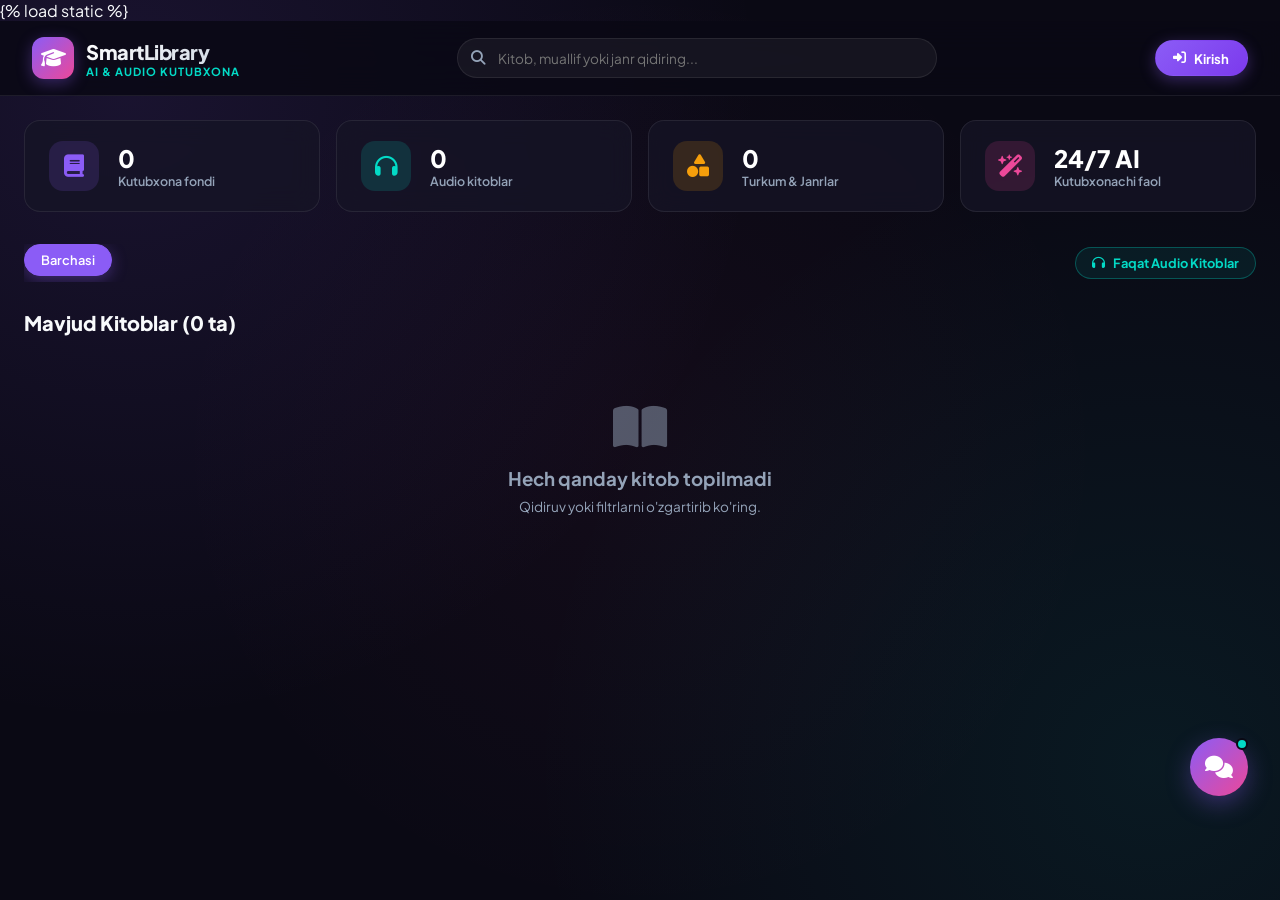
==== commit 9fcd852c: "O'zgarishlar saqlandi" ====
--- a/core/templates/core/index.html
+++ b/core/templates/core/index.html
@@ -4,529 +4,779 @@
 <head>
   <meta charset="UTF-8">
   <meta name="viewport" content="width=device-width, initial-scale=1.0">
-  <title>Aqlli Kutubxona | AI va PDF Kutubxona Portali</title>
+  <title>SmartLibrary AI | Zamonaviy Kutubxona va Audio Kitoblar Portali</title>
+  
   <!-- Google Fonts & FontAwesome -->
   <link rel="preconnect" href="https://fonts.googleapis.com">
   <link rel="preconnect" href="https://fonts.gstatic.com" crossorigin>
   <link href="https://fonts.googleapis.com/css2?family=Plus+Jakarta+Sans:wght@300;400;500;600;700;800&display=swap" rel="stylesheet">
-  <link rel="stylesheet" href="https://cdnjs.cloudflare.com/ajax/libs/font-awesome/6.4.0/css/all.min.css">
+  <link rel="stylesheet" href="https://cdnjs.cloudflare.com/ajax/libs/font-awesome/6.5.1/css/all.min.css">
   
   <style>
     :root {
-      --bg-gradient: linear-gradient(135deg, #0d0b18 0%, #15102a 50%, #080610 100%);
-      --panel-bg: rgba(255, 255, 255, 0.03);
+      --bg-dark: #0a0914;
+      --bg-card: rgba(22, 20, 38, 0.75);
+      --bg-card-hover: rgba(30, 27, 52, 0.9);
       --panel-border: rgba(255, 255, 255, 0.08);
-      --primary: #8b5cf6; /* Violet */
+      --panel-border-hover: rgba(139, 92, 246, 0.4);
+      --primary: #8b5cf6;
       --primary-hover: #7c3aed;
-      --primary-glow: rgba(139, 92, 246, 0.4);
-      --secondary: #03dac6; /* Teal */
-      --accent-purple: #bb86fc;
-      --text-main: #f3f4f6;
-      --text-muted: #9ca3af;
+      --primary-glow: rgba(139, 92, 246, 0.35);
+      --secondary: #03dac6;
+      --secondary-glow: rgba(3, 218, 198, 0.3);
+      --accent-pink: #ec4899;
+      --accent-amber: #f59e0b;
+      --text-main: #f8fafc;
+      --text-muted: #94a3b8;
       --danger: #ef4444;
+      --success: #10b981;
       --font: 'Plus Jakarta Sans', system-ui, -apple-system, sans-serif;
     }
 
     * { box-sizing: border-box; margin: 0; padding: 0; font-family: var(--font); }
 
-    html, body {
-      width: 100%;
+    body {
+      background: var(--bg-dark);
+      background-image: 
+        radial-gradient(circle at 10% 10%, rgba(139, 92, 246, 0.12) 0%, transparent 45%),
+        radial-gradient(circle at 90% 85%, rgba(3, 218, 198, 0.08) 0%, transparent 45%),
+        radial-gradient(circle at 50% 50%, rgba(236, 72, 153, 0.04) 0%, transparent 60%);
+      background-attachment: fixed;
+      color: var(--text-main);
       min-height: 100vh;
-      background: #0f0f15;
-      background-image: 
-        radial-gradient(circle at 15% 15%, rgba(139, 92, 246, 0.12) 0%, transparent 40%),
-        radial-gradient(circle at 85% 85%, rgba(3, 218, 200, 0.08) 0%, transparent 40%);
-      color: var(--text-main);
-    }
-
-    body {
-      display: flex;
-      justify-content: center;
-      align-items: center;
-    }
-
-    /* AUTH CARD & LAYOUT */
-    .auth-wrapper {
-      width: 100%;
-      max-width: 880px;
-      padding: 20px;
-      display: flex;
-      justify-content: center;
-    }
-
-    .auth-card {
-      background: rgba(22, 22, 34, 0.95);
+      display: flex;
+      flex-direction: column;
+      overflow-x: hidden;
+      padding-bottom: 90px; /* space for audio player bar */
+    }
+
+    /* HEADER & NAVIGATION */
+    header {
+      padding: 1rem 2rem;
+      border-bottom: 1px solid var(--panel-border);
       backdrop-filter: blur(20px);
       -webkit-backdrop-filter: blur(20px);
+      background: rgba(10, 9, 20, 0.85);
+      display: flex;
+      justify-content: space-between;
+      align-items: center;
+      position: sticky;
+      top: 0;
+      z-index: 100;
+      gap: 1.5rem;
+    }
+
+    .brand {
+      display: flex;
+      align-items: center;
+      gap: 0.75rem;
+      text-decoration: none;
+      color: inherit;
+    }
+
+    .brand-logo-icon {
+      width: 42px;
+      height: 42px;
+      border-radius: 12px;
+      background: linear-gradient(135deg, var(--primary) 0%, #ec4899 100%);
+      display: flex;
+      align-items: center;
+      justify-content: center;
+      color: #fff;
+      font-size: 1.25rem;
+      box-shadow: 0 4px 15px var(--primary-glow);
+    }
+
+    .brand-text h1 {
+      font-size: 1.25rem;
+      font-weight: 800;
+      letter-spacing: -0.5px;
+      background: linear-gradient(135deg, #fff 0%, #cbd5e1 100%);
+      -webkit-background-clip: text;
+      -webkit-text-fill-color: transparent;
+    }
+
+    .brand-text span {
+      font-size: 0.7rem;
+      color: var(--secondary);
+      font-weight: 700;
+      text-transform: uppercase;
+      letter-spacing: 1px;
+    }
+
+    /* SEARCH BAR IN HEADER */
+    .header-search {
+      flex: 1;
+      max-width: 480px;
+      position: relative;
+    }
+
+    .header-search i {
+      position: absolute;
+      left: 14px;
+      top: 50%;
+      transform: translateY(-50%);
+      color: var(--text-muted);
+      font-size: 0.9rem;
+    }
+
+    .header-search input {
+      width: 100%;
+      padding: 0.65rem 1rem 0.65rem 2.5rem;
+      background: rgba(255, 255, 255, 0.05);
       border: 1px solid var(--panel-border);
-      border-radius: 28px;
-      display: flex;
+      border-radius: 25px;
+      color: #fff;
+      font-size: 0.85rem;
+      outline: none;
+      transition: all 0.3s ease;
+    }
+
+    .header-search input:focus {
+      border-color: var(--primary);
+      background: rgba(139, 92, 246, 0.08);
+      box-shadow: 0 0 20px var(--primary-glow);
+    }
+
+    /* USER & ADMIN ACTIONS */
+    .header-actions {
+      display: flex;
+      align-items: center;
+      gap: 0.75rem;
+    }
+
+    .btn-nav {
+      display: inline-flex;
+      align-items: center;
+      gap: 0.5rem;
+      padding: 0.55rem 1.1rem;
+      font-size: 0.82rem;
+      font-weight: 700;
+      border-radius: 20px;
+      cursor: pointer;
+      border: 1px solid transparent;
+      transition: all 0.25s ease;
+      text-decoration: none;
+    }
+
+    .btn-nav-primary {
+      background: linear-gradient(135deg, var(--primary) 0%, var(--primary-hover) 100%);
+      color: #fff;
+      box-shadow: 0 4px 15px var(--primary-glow);
+    }
+
+    .btn-nav-primary:hover {
+      transform: translateY(-1px);
+      box-shadow: 0 6px 20px var(--primary-glow);
+    }
+
+    .btn-nav-secondary {
+      background: rgba(255, 255, 255, 0.05);
+      color: var(--text-main);
+      border-color: var(--panel-border);
+    }
+
+    .btn-nav-secondary:hover {
+      background: rgba(255, 255, 255, 0.1);
+      border-color: var(--primary);
+    }
+
+    .user-pill {
+      display: flex;
+      align-items: center;
+      gap: 0.6rem;
+      background: rgba(255, 255, 255, 0.05);
+      border: 1px solid var(--panel-border);
+      padding: 0.4rem 0.85rem;
+      border-radius: 30px;
+      font-size: 0.82rem;
+    }
+
+    .user-role-badge {
+      font-size: 0.68rem;
+      font-weight: 800;
+      padding: 2px 7px;
+      border-radius: 10px;
+      text-transform: uppercase;
+    }
+
+    .user-role-badge.admin {
+      background: rgba(239, 68, 68, 0.2);
+      color: #f87171;
+      border: 1px solid rgba(239, 68, 68, 0.4);
+    }
+
+    .user-role-badge.user {
+      background: rgba(3, 218, 198, 0.2);
+      color: var(--secondary);
+      border: 1px solid rgba(3, 218, 198, 0.4);
+    }
+
+    /* MAIN CONTAINER */
+    .main-container {
+      max-width: 1300px;
       width: 100%;
-      box-shadow: 0 25px 60px rgba(0, 0, 0, 0.6), 0 0 30px var(--primary-glow);
-      overflow: hidden;
-      transition: transform 0.3s ease, box-shadow 0.3s ease;
-    }
-
-    .auth-card.shake {
-      animation: cardShake 0.5s ease-in-out;
-    }
-
-    @keyframes cardShake {
-      0%, 100% { transform: translateX(0); }
-      20%, 60% { transform: translateX(-10px); }
-      40%, 80% { transform: translateX(10px); }
-    }
-
-    /* SVG AVATAR CONTAINER */
-    .illustration-box {
-      width: 45%;
-      background: linear-gradient(135deg, rgba(139, 92, 246, 0.15) 0%, rgba(15, 23, 42, 0.6) 100%);
-      border-right: 1px solid var(--panel-border);
-      display: flex;
-      flex-direction: column;
+      margin: 1.5rem auto;
+      padding: 0 1.5rem;
+      flex: 1;
+    }
+
+    /* HERO STATS BAR */
+    .hero-stats-grid {
+      display: grid;
+      grid-template-columns: repeat(auto-fit, minmax(220px, 1fr));
+      gap: 1rem;
+      margin-bottom: 2rem;
+    }
+
+    .stat-card {
+      background: var(--bg-card);
+      border: 1px solid var(--panel-border);
+      border-radius: 16px;
+      padding: 1.25rem 1.5rem;
+      display: flex;
+      align-items: center;
+      gap: 1.2rem;
+      backdrop-filter: blur(12px);
+      transition: all 0.3s ease;
+    }
+
+    .stat-card:hover {
+      border-color: var(--panel-border-hover);
+      transform: translateY(-2px);
+    }
+
+    .stat-icon {
+      width: 50px;
+      height: 50px;
+      border-radius: 14px;
+      display: flex;
       align-items: center;
       justify-content: center;
-      padding: 30px 20px;
-      position: relative;
-    }
-
-    .avatar-wrapper {
-      width: 220px;
-      height: 220px;
-      position: relative;
-    }
-
-    #avatarSvg {
-      width: 100%;
-      height: 100%;
-      overflow: visible;
-    }
-
-    /* SVG Character Styles & Animations */
-    .pupil { transition: transform 0.1s ease-out; }
-    .hand { transition: transform 0.35s cubic-bezier(0.34, 1.56, 0.64, 1); transform-origin: bottom center; }
-    .mouth { transition: d 0.3s ease, transform 0.3s ease; }
-
-    /* Mood states */
-    [data-mood="password"] #leftHand { transform: translateY(-75px) translateX(12px) rotate(15deg); }
-    [data-mood="password"] #rightHand { transform: translateY(-75px) translateX(-12px) rotate(-15deg); }
-    [data-mood="peekaboo"] #leftHand { transform: translateY(-55px) translateX(25px) rotate(35deg); }
-    [data-mood="peekaboo"] #rightHand { transform: translateY(-55px) translateX(-25px) rotate(-35deg); }
-
-    [data-mood="success"] #headGroup {
-      animation: happyBounce 0.6s ease infinite alternate;
-    }
-
-    @keyframes happyBounce {
-      0% { transform: translateY(0); }
-      100% { transform: translateY(-8px); }
-    }
-
-    .avatar-tagline {
-      margin-top: 20px;
-      text-align: center;
-    }
-
-    .avatar-tagline h3 {
-      font-size: 18px;
-      font-weight: 700;
-      color: var(--secondary);
-    }
-
-    .avatar-tagline p {
-      font-size: 12px;
-      color: var(--text-muted);
-      margin-top: 4px;
-    }
-
-    /* FORM CONTAINER */
-    .form-container {
-      width: 55%;
-      padding: 40px;
-      display: flex;
-      flex-direction: column;
-      justify-content: center;
-    }
-
-    /* TABS */
-    .tab-header {
-      display: flex;
-      gap: 12px;
-      background: rgba(255, 255, 255, 0.04);
-      padding: 4px;
-      border-radius: 14px;
-      border: 1px solid var(--panel-border);
-      margin-bottom: 24px;
-    }
-
-    .tab-btn {
-      flex: 1;
-      padding: 10px;
-      border: none;
-      background: transparent;
+      font-size: 1.4rem;
+    }
+
+    .stat-icon.books { background: rgba(139, 92, 246, 0.15); color: var(--primary); }
+    .stat-icon.audio { background: rgba(3, 218, 198, 0.15); color: var(--secondary); }
+    .stat-icon.genres { background: rgba(245, 158, 11, 0.15); color: var(--accent-amber); }
+    .stat-icon.ai { background: rgba(236, 72, 153, 0.15); color: var(--accent-pink); }
+
+    .stat-data h3 {
+      font-size: 1.5rem;
+      font-weight: 800;
+      color: #fff;
+    }
+
+    .stat-data p {
+      font-size: 0.78rem;
       color: var(--text-muted);
       font-weight: 600;
-      font-size: 13px;
+    }
+
+    /* ADMIN ACTION TOOLBAR */
+    .admin-toolbar {
+      display: none;
+      background: linear-gradient(135deg, rgba(139, 92, 246, 0.1) 0%, rgba(3, 218, 198, 0.05) 100%);
+      border: 1px dashed var(--primary);
+      border-radius: 16px;
+      padding: 1rem 1.5rem;
+      margin-bottom: 2rem;
+      align-items: center;
+      justify-content: space-between;
+      flex-wrap: wrap;
+      gap: 1rem;
+    }
+
+    .admin-toolbar-title {
+      display: flex;
+      align-items: center;
+      gap: 0.75rem;
+      font-size: 0.95rem;
+      font-weight: 700;
+      color: #fff;
+    }
+
+    .admin-toolbar-title i {
+      color: var(--primary);
+    }
+
+    .admin-toolbar-btns {
+      display: flex;
+      gap: 0.75rem;
+      flex-wrap: wrap;
+    }
+
+    /* GENRE FILTER PILLS */
+    .filter-wrapper {
+      margin-bottom: 1.75rem;
+      display: flex;
+      align-items: center;
+      justify-content: space-between;
+      gap: 1rem;
+      flex-wrap: wrap;
+    }
+
+    .genre-pills {
+      display: flex;
+      gap: 0.5rem;
+      overflow-x: auto;
+      padding-bottom: 6px;
+      scrollbar-width: thin;
+      flex: 1;
+    }
+
+    .genre-pill {
+      background: rgba(255, 255, 255, 0.04);
+      border: 1px solid var(--panel-border);
+      color: var(--text-muted);
+      font-size: 0.8rem;
+      font-weight: 600;
+      padding: 0.45rem 1rem;
+      border-radius: 20px;
+      cursor: pointer;
+      white-space: nowrap;
+      transition: all 0.25s ease;
+    }
+
+    .genre-pill:hover {
+      color: #fff;
+      border-color: var(--primary);
+    }
+
+    .genre-pill.active {
+      background: var(--primary);
+      color: #fff;
+      border-color: var(--primary);
+      box-shadow: 0 4px 15px var(--primary-glow);
+    }
+
+    .audio-filter-toggle {
+      display: flex;
+      align-items: center;
+      gap: 0.5rem;
+      background: rgba(3, 218, 198, 0.08);
+      border: 1px solid rgba(3, 218, 198, 0.3);
+      color: var(--secondary);
+      padding: 0.45rem 1rem;
+      border-radius: 20px;
+      font-size: 0.8rem;
+      font-weight: 700;
+      cursor: pointer;
+      transition: all 0.25s ease;
+    }
+
+    .audio-filter-toggle.active {
+      background: var(--secondary);
+      color: #0a0914;
+      box-shadow: 0 4px 15px var(--secondary-glow);
+    }
+
+    /* BOOKS GRID & CARDS */
+    .books-section-title {
+      font-size: 1.25rem;
+      font-weight: 800;
+      margin-bottom: 1.25rem;
+      display: flex;
+      align-items: center;
+      justify-content: space-between;
+    }
+
+    .books-grid {
+      display: grid;
+      grid-template-columns: repeat(auto-fill, minmax(290px, 1fr));
+      gap: 1.5rem;
+    }
+
+    .book-card {
+      background: var(--bg-card);
+      border: 1px solid var(--panel-border);
+      border-radius: 18px;
+      overflow: hidden;
+      display: flex;
+      flex-direction: column;
+      backdrop-filter: blur(12px);
+      transition: all 0.3s cubic-bezier(0.4, 0, 0.2, 1);
+      position: relative;
+    }
+
+    .book-card:hover {
+      transform: translateY(-6px);
+      border-color: var(--panel-border-hover);
+      box-shadow: 0 15px 35px rgba(0, 0, 0, 0.5), 0 0 25px var(--primary-glow);
+    }
+
+    .book-card-banner {
+      height: 110px;
+      background: linear-gradient(135deg, rgba(139, 92, 246, 0.25) 0%, rgba(3, 218, 198, 0.15) 100%);
+      display: flex;
+      align-items: flex-end;
+      padding: 1rem;
+      position: relative;
+    }
+
+    .book-icon-badge {
+      width: 48px;
+      height: 48px;
+      border-radius: 12px;
+      background: rgba(10, 9, 20, 0.9);
+      border: 1px solid var(--panel-border);
+      display: flex;
+      align-items: center;
+      justify-content: center;
+      font-size: 1.4rem;
+      color: var(--secondary);
+      box-shadow: 0 4px 15px rgba(0, 0, 0, 0.4);
+      margin-bottom: -15px;
+    }
+
+    .book-card-badges {
+      position: absolute;
+      top: 10px;
+      right: 10px;
+      display: flex;
+      gap: 5px;
+    }
+
+    .badge-tag {
+      font-size: 0.68rem;
+      font-weight: 800;
+      padding: 3px 8px;
+      border-radius: 8px;
+      text-transform: uppercase;
+      backdrop-filter: blur(8px);
+    }
+
+    .badge-tag.audio {
+      background: rgba(3, 218, 198, 0.2);
+      color: var(--secondary);
+      border: 1px solid rgba(3, 218, 198, 0.4);
+      display: flex;
+      align-items: center;
+      gap: 4px;
+    }
+
+    .badge-tag.pdf {
+      background: rgba(239, 68, 68, 0.2);
+      color: #f87171;
+      border: 1px solid rgba(239, 68, 68, 0.4);
+    }
+
+    .book-card-body {
+      padding: 1.5rem 1.25rem 1rem 1.25rem;
+      display: flex;
+      flex-direction: column;
+      flex: 1;
+    }
+
+    .book-title {
+      font-size: 1.05rem;
+      font-weight: 800;
+      color: #fff;
+      margin-bottom: 0.35rem;
+      line-height: 1.4;
+      display: -webkit-box;
+      -webkit-line-clamp: 2;
+      -webkit-box-orient: vertical;
+      overflow: hidden;
+    }
+
+    .book-author {
+      font-size: 0.8rem;
+      color: var(--text-muted);
+      margin-bottom: 0.5rem;
+      display: flex;
+      align-items: center;
+      gap: 0.35rem;
+    }
+
+    .book-genre-label {
+      align-self: flex-start;
+      font-size: 0.72rem;
+      font-weight: 700;
+      color: var(--primary);
+      background: rgba(139, 92, 246, 0.1);
+      border: 1px solid rgba(139, 92, 246, 0.2);
+      padding: 2px 8px;
+      border-radius: 8px;
+      margin-bottom: 0.75rem;
+    }
+
+    .book-desc {
+      font-size: 0.8rem;
+      color: #cbd5e1;
+      line-height: 1.5;
+      margin-bottom: 1.25rem;
+      display: -webkit-box;
+      -webkit-line-clamp: 3;
+      -webkit-box-orient: vertical;
+      overflow: hidden;
+      flex: 1;
+    }
+
+    /* CARD ACTION BUTTONS */
+    .book-card-actions {
+      display: flex;
+      gap: 0.5rem;
+      align-items: center;
+      border-top: 1px solid var(--panel-border);
+      padding-top: 0.85rem;
+    }
+
+    .btn-card {
+      flex: 1;
+      display: inline-flex;
+      align-items: center;
+      justify-content: center;
+      gap: 0.4rem;
+      padding: 0.5rem 0.75rem;
+      border-radius: 10px;
+      font-size: 0.8rem;
+      font-weight: 700;
+      cursor: pointer;
+      border: none;
+      transition: all 0.25s ease;
+      text-decoration: none;
+    }
+
+    .btn-read {
+      background: rgba(3, 218, 198, 0.12);
+      color: var(--secondary);
+      border: 1px solid rgba(3, 218, 198, 0.25);
+    }
+
+    .btn-read:hover {
+      background: var(--secondary);
+      color: #0a0914;
+    }
+
+    .btn-listen {
+      background: rgba(139, 92, 246, 0.15);
+      color: #a78bfa;
+      border: 1px solid rgba(139, 92, 246, 0.3);
+    }
+
+    .btn-listen:hover {
+      background: var(--primary);
+      color: #fff;
+    }
+
+    .btn-admin-action {
+      padding: 0.5rem;
+      width: 36px;
+      height: 36px;
+      display: flex;
+      align-items: center;
+      justify-content: center;
       border-radius: 10px;
       cursor: pointer;
-      transition: all 0.3s ease;
-    }
-
-    .tab-btn.active {
-      background: var(--primary);
-      color: #ffffff;
-      box-shadow: 0 4px 15px var(--primary-glow);
-    }
-
-    .form-title {
-      font-size: 24px;
-      font-weight: 700;
-      margin-bottom: 6px;
-    }
-
-    .form-desc {
-      font-size: 13px;
+      border: 1px solid transparent;
+      transition: all 0.25s ease;
+    }
+
+    .btn-add-audio-admin {
+      background: rgba(245, 158, 11, 0.15);
+      color: var(--accent-amber);
+      border-color: rgba(245, 158, 11, 0.3);
+    }
+
+    .btn-add-audio-admin:hover {
+      background: var(--accent-amber);
+      color: #0a0914;
+    }
+
+    .btn-delete-admin {
+      background: rgba(239, 68, 68, 0.15);
+      color: var(--danger);
+      border-color: rgba(239, 68, 68, 0.3);
+    }
+
+    .btn-delete-admin:hover {
+      background: var(--danger);
+      color: #fff;
+    }
+
+    /* PERSISTENT FLOATING AUDIO PLAYER BAR */
+    .audio-player-bar {
+      position: fixed;
+      bottom: 0;
+      left: 0;
+      width: 100%;
+      background: rgba(15, 13, 28, 0.95);
+      backdrop-filter: blur(25px);
+      -webkit-backdrop-filter: blur(25px);
+      border-top: 1px solid var(--panel-border-hover);
+      padding: 0.75rem 2rem;
+      display: none;
+      align-items: center;
+      justify-content: space-between;
+      gap: 1.5rem;
+      z-index: 999;
+      box-shadow: 0 -10px 30px rgba(0, 0, 0, 0.6);
+      animation: slideUp 0.3s ease;
+    }
+
+    @keyframes slideUp {
+      from { transform: translateY(100%); }
+      to { transform: translateY(0); }
+    }
+
+    .player-track-info {
+      display: flex;
+      align-items: center;
+      gap: 1rem;
+      min-width: 200px;
+      max-width: 280px;
+    }
+
+    .player-cover {
+      width: 44px;
+      height: 44px;
+      border-radius: 10px;
+      background: linear-gradient(135deg, var(--primary) 0%, var(--secondary) 100%);
+      display: flex;
+      align-items: center;
+      justify-content: center;
+      color: #fff;
+      font-size: 1.2rem;
+      flex-shrink: 0;
+    }
+
+    .player-titles h4 {
+      font-size: 0.85rem;
+      font-weight: 800;
+      color: #fff;
+      white-space: nowrap;
+      overflow: hidden;
+      text-overflow: ellipsis;
+    }
+
+    .player-titles p {
+      font-size: 0.72rem;
       color: var(--text-muted);
-      margin-bottom: 20px;
-    }
-
-    .input-group {
-      margin-bottom: 16px;
+    }
+
+    .player-controls-center {
+      display: flex;
+      flex-direction: column;
+      align-items: center;
+      gap: 0.4rem;
+      flex: 1;
+      max-width: 550px;
+    }
+
+    .player-buttons {
+      display: flex;
+      align-items: center;
+      gap: 1rem;
+    }
+
+    .btn-player-ctrl {
+      background: none;
+      border: none;
+      color: var(--text-muted);
+      font-size: 1rem;
+      cursor: pointer;
+      transition: all 0.2s;
+    }
+
+    .btn-player-ctrl:hover {
+      color: #fff;
+      transform: scale(1.1);
+    }
+
+    .btn-play-pause {
+      width: 42px;
+      height: 42px;
+      border-radius: 50%;
+      background: #fff;
+      color: #0a0914;
+      display: flex;
+      align-items: center;
+      justify-content: center;
+      font-size: 1.1rem;
+      cursor: pointer;
+      border: none;
+      box-shadow: 0 4px 15px rgba(255, 255, 255, 0.3);
+      transition: all 0.2s;
+    }
+
+    .btn-play-pause:hover {
+      transform: scale(1.08);
+      background: var(--secondary);
+    }
+
+    .player-progress-area {
+      width: 100%;
+      display: flex;
+      align-items: center;
+      gap: 0.75rem;
+      font-size: 0.72rem;
+      color: var(--text-muted);
+    }
+
+    .player-progress-bar {
+      flex: 1;
+      height: 5px;
+      background: rgba(255, 255, 255, 0.1);
+      border-radius: 10px;
+      cursor: pointer;
       position: relative;
-    }
-
-    .input-group label {
-      display: block;
-      font-size: 12px;
-      font-weight: 600;
+      overflow: hidden;
+    }
+
+    .player-progress-filled {
+      height: 100%;
+      width: 0%;
+      background: linear-gradient(90deg, var(--primary) 0%, var(--secondary) 100%);
+      border-radius: 10px;
+    }
+
+    .player-options-right {
+      display: flex;
+      align-items: center;
+      gap: 1rem;
+      min-width: 180px;
+      justify-content: flex-end;
+    }
+
+    .btn-speed-toggle {
+      background: rgba(255, 255, 255, 0.08);
+      border: 1px solid var(--panel-border);
+      color: #fff;
+      font-size: 0.72rem;
+      font-weight: 800;
+      padding: 3px 8px;
+      border-radius: 6px;
+      cursor: pointer;
+    }
+
+    .player-volume-wrapper {
+      display: flex;
+      align-items: center;
+      gap: 0.4rem;
       color: var(--text-muted);
-      margin-bottom: 6px;
-    }
-
-    .input-wrapper {
-      position: relative;
-      display: flex;
-      align-items: center;
-    }
-
-    .input-wrapper input {
-      width: 100%;
-      padding: 12px 14px;
-      background: rgba(255, 255, 255, 0.05);
-      border: 1px solid var(--panel-border);
-      border-radius: 12px;
-      color: var(--text-main);
-      font-size: 14px;
-      outline: none;
-      transition: all 0.3s ease;
-    }
-
-    .input-wrapper input:focus {
-      border-color: var(--primary);
-      background: rgba(139, 92, 246, 0.08);
-      box-shadow: 0 0 15px var(--primary-glow);
-    }
-
-    .toggle-pw-btn {
-      position: absolute;
-      right: 12px;
+    }
+
+    .player-volume-slider {
+      width: 70px;
+      accent-color: var(--secondary);
+      cursor: pointer;
+    }
+
+    .btn-close-player {
       background: none;
       border: none;
       color: var(--text-muted);
       cursor: pointer;
-      font-size: 16px;
-      display: flex;
-      align-items: center;
-      justify-content: center;
-      padding: 4px;
-    }
-
-    .btn-submit {
-      width: 100%;
-      padding: 14px;
-      background: linear-gradient(135deg, var(--primary) 0%, var(--primary-hover) 100%);
-      color: #ffffff;
-      border: none;
-      border-radius: 12px;
-      font-weight: 700;
-      font-size: 14px;
-      cursor: pointer;
-      box-shadow: 0 8px 25px var(--primary-glow);
-      transition: all 0.3s ease;
-      margin-top: 8px;
-    }
-
-    .btn-submit:hover {
-      transform: translateY(-2px);
-      box-shadow: 0 12px 30px var(--primary-glow);
-    }
-
-    .alert-msg {
-      font-size: 12px;
-      padding: 10px;
-      border-radius: 8px;
-      margin-top: 14px;
-      display: none;
-    }
-
-    .alert-msg.error {
-      background: rgba(239, 68, 68, 0.15);
-      color: var(--danger);
-      border: 1px solid rgba(239, 68, 68, 0.3);
-      display: block;
-    }
-
-    .alert-msg.success {
-      background: rgba(3, 218, 198, 0.15);
-      color: var(--secondary);
-      border: 1px solid rgba(3, 218, 198, 0.3);
-      display: block;
-    }
-
-    /* DASHBOARD LAYOUT (RENDER-MATCHED) */
-    .dashboard-container {
-      display: none;
-      width: 100%;
-      min-height: 100vh;
-      flex-direction: column;
-    }
-
-    header {
-      padding: 1.25rem 2rem;
-      border-bottom: 1px solid var(--panel-border);
-      backdrop-filter: blur(12px);
-      background: rgba(13, 11, 24, 0.85);
-      display: flex;
-      justify-content: space-between;
-      align-items: center;
-      position: sticky;
-      top: 0;
-      z-index: 10;
-    }
-
-    .logo {
-      font-size: 1.4rem;
-      font-weight: 800;
-      color: var(--primary);
-      display: flex;
-      align-items: center;
-      gap: 0.6rem;
-    }
-
-    .user-profile-header {
-      display: flex;
-      align-items: center;
-      gap: 16px;
-    }
-
-    .user-badge {
-      display: flex;
-      align-items: center;
-      gap: 8px;
-      background: rgba(255, 255, 255, 0.05);
-      border: 1px solid var(--panel-border);
-      padding: 6px 14px;
-      border-radius: 30px;
-      font-size: 13px;
-    }
-
-    .role-pill {
-      font-size: 10px;
-      font-weight: 800;
-      text-transform: uppercase;
-      padding: 2px 8px;
-      border-radius: 10px;
-    }
-
-    .role-pill.admin { background: rgba(239, 68, 68, 0.2); color: var(--danger); }
-    .role-pill.user { background: rgba(3, 218, 198, 0.2); color: var(--secondary); }
-
-    .btn-logout {
-      background: rgba(239, 68, 68, 0.1);
-      color: var(--danger);
-      border: 1px solid rgba(239, 68, 68, 0.3);
-      padding: 8px 16px;
-      border-radius: 20px;
-      font-size: 13px;
-      font-weight: 600;
-      cursor: pointer;
-      transition: all 0.2s;
-    }
-
-    .btn-logout:hover { background: var(--danger); color: #fff; }
-
-    .container {
-      max-width: 1200px;
-      width: 100%;
-      margin: 2rem auto;
-      padding: 0 1.5rem;
-      flex-grow: 1;
-    }
-
-    .admin-upload-section {
-      display: none;
-      grid-template-columns: 1fr 1fr;
-      gap: 20px;
-      margin-bottom: 2rem;
-    }
-
-    .upload-card {
-      background: var(--panel-bg);
-      border: 2px dashed var(--primary-glow);
-      border-radius: 18px;
-      padding: 20px;
-      text-align: center;
-      cursor: pointer;
-      transition: all 0.3s ease;
-    }
-
-    .upload-card:hover {
-      border-color: var(--primary);
-      background: rgba(139, 92, 246, 0.08);
-      transform: translateY(-2px);
-    }
-
-    .upload-card i {
-      font-size: 28px;
-      color: var(--primary);
-      margin-bottom: 8px;
-    }
-
-    .glass-panel {
-      background: var(--panel-bg);
-      border: 1px solid var(--panel-border);
-      border-radius: 20px;
-      padding: 2rem;
-      backdrop-filter: blur(16px);
-      box-shadow: 0 8px 32px 0 rgba(0, 0, 0, 0.37);
-    }
-
-    h2 {
-      font-size: 1.5rem;
-      font-weight: 700;
-      margin-bottom: 1.5rem;
-      display: flex;
-      align-items: center;
-      gap: 0.75rem;
-      color: #ffffff;
-    }
-
-    h2 i { color: var(--secondary); }
-
-    .books-grid { 
-      display: grid; 
-      grid-template-columns: repeat(auto-fill, minmax(310px, 1fr)); 
-      gap: 25px; 
-    }
-
-    .book-card { 
-      background: #161622; 
-      padding: 25px; 
-      border-radius: 16px; 
-      box-shadow: 0 8px 25px rgba(0,0,0,0.4); 
-      border: 1px solid #232335;
-      transition: all 0.3s cubic-bezier(0.4, 0, 0.2, 1);
-      display: flex;
-      flex-direction: column;
-      justify-content: space-between;
-    }
-
-    .book-card:hover {
-      transform: translateY(-5px);
-      border-color: var(--accent-purple);
-      box-shadow: 0 10px 25px var(--primary-glow);
-    }
-
-    .book-title { 
-      color: var(--secondary); 
-      font-size: 20px; 
-      font-weight: 700;
-      margin-bottom: 8px; 
-    }
-
-    .book-author { 
-      color: #a0a0a0; 
-      font-style: italic; 
-      font-size: 13px;
-      margin-bottom: 6px; 
-    }
-
-    .book-genre { 
-      display: inline-block;
-      background: #232335;
-      color: var(--accent-purple);
-      font-size: 11px;
-      font-weight: 700;
-      padding: 4px 10px;
-      border-radius: 10px;
-      margin-bottom: 14px;
-    }
-
-    .book-desc { 
-      color: #cbd5e1; 
-      font-size: 13px; 
-      line-height: 1.6;
-      margin-bottom: 1.5rem;
-    }
-
-    .book-actions { 
-      margin-top: auto; 
-      display: flex; 
-      gap: 8px; 
-      flex-wrap: wrap;
-    }
-
-    .btn-action {
-      display: inline-flex;
-      align-items: center;
-      justify-content: center;
-      gap: 6px;
-      padding: 8px 14px;
-      font-size: 13px;
-      font-weight: 600;
-      border-radius: 30px;
-      text-decoration: none;
-      cursor: pointer;
-      border: none;
-      transition: all 0.3s ease;
-    }
-
-    .btn-read-online {
-      background: rgba(3, 218, 198, 0.1);
-      color: var(--secondary);
-      flex: 1;
-    }
-
-    .btn-read-online:hover {
-      background: var(--secondary);
-      color: #111;
-    }
-
-    .btn-listen {
-      background: rgba(187, 134, 252, 0.1);
-      color: var(--accent-purple);
-      flex: 1;
-    }
-
-    .btn-listen:hover {
-      background: var(--accent-purple);
-      color: #111;
-    }
-
-    .btn-delete-admin {
-      background: rgba(239, 68, 68, 0.15);
-      color: var(--danger);
-    }
-
-    .btn-delete-admin:hover {
-      background: var(--danger);
-      color: #fff;
-    }
+      font-size: 1rem;
+    }
+
+    .btn-close-player:hover { color: var(--danger); }
 
     /* FLOATING AI CHATBOT WIDGET */
     .chat-widget {
       position: fixed;
-      bottom: 2rem;
+      bottom: 6.5rem;
       right: 2rem;
       z-index: 1000;
       display: flex;
@@ -535,30 +785,46 @@
     }
 
     .chat-toggle {
-      width: 60px;
-      height: 60px;
+      width: 58px;
+      height: 58px;
       border-radius: 50%;
-      background: linear-gradient(135deg, var(--primary) 0%, #7c3aed 100%);
-      box-shadow: 0 6px 20px var(--primary-glow);
+      background: linear-gradient(135deg, var(--primary) 0%, #ec4899 100%);
+      box-shadow: 0 8px 25px var(--primary-glow);
       display: flex;
       align-items: center;
       justify-content: center;
       color: white;
-      font-size: 1.5rem;
+      font-size: 1.4rem;
       cursor: pointer;
-      transition: all 0.3s ease;
+      transition: all 0.3s cubic-bezier(0.34, 1.56, 0.64, 1);
       border: none;
-    }
-
-    .chat-toggle:hover { transform: scale(1.1); }
+      position: relative;
+    }
+
+    .chat-toggle:hover {
+      transform: scale(1.1) rotate(5deg);
+    }
+
+    .chat-online-dot {
+      width: 12px;
+      height: 12px;
+      border-radius: 50%;
+      background: var(--secondary);
+      border: 2px solid var(--bg-dark);
+      position: absolute;
+      top: 0;
+      right: 0;
+    }
 
     .chat-window {
-      width: 380px;
-      height: 480px;
-      background: #110e24;
-      border: 1px solid var(--panel-border);
-      border-radius: 20px;
-      box-shadow: 0 10px 40px rgba(0, 0, 0, 0.6);
+      width: 390px;
+      height: 520px;
+      background: rgba(18, 16, 32, 0.96);
+      backdrop-filter: blur(25px);
+      -webkit-backdrop-filter: blur(25px);
+      border: 1px solid var(--panel-border-hover);
+      border-radius: 24px;
+      box-shadow: 0 20px 50px rgba(0, 0, 0, 0.7);
       display: flex;
       flex-direction: column;
       overflow: hidden;
@@ -577,413 +843,912 @@
 
     .chat-header {
       padding: 1rem 1.25rem;
+      background: linear-gradient(135deg, rgba(139, 92, 246, 0.3) 0%, rgba(236, 72, 153, 0.2) 100%);
       border-bottom: 1px solid var(--panel-border);
+      display: flex;
+      justify-content: space-between;
+      align-items: center;
+    }
+
+    .chat-header-info {
+      display: flex;
+      align-items: center;
+      gap: 0.6rem;
+    }
+
+    .chat-header-info h4 {
+      font-size: 0.95rem;
+      font-weight: 800;
+      color: #fff;
+    }
+
+    .chat-header-info span {
+      font-size: 0.7rem;
+      color: var(--secondary);
       font-weight: 700;
-      color: #ffffff;
-      display: flex;
-      justify-content: space-between;
-      align-items: center;
-      background: linear-gradient(135deg, var(--primary), #6d28d9);
     }
 
     .chat-header-close {
       background: none;
       border: none;
-      color: rgba(255, 255, 255, 0.8);
-      font-size: 16px;
+      color: var(--text-muted);
       cursor: pointer;
-    }
+      font-size: 1.1rem;
+    }
+
+    .chat-header-close:hover { color: #fff; }
 
     .chat-messages {
-      flex-grow: 1;
-      padding: 1.25rem;
+      flex: 1;
+      padding: 1.2rem;
       overflow-y: auto;
       display: flex;
       flex-direction: column;
-      gap: 1rem;
-      font-size: 13px;
+      gap: 0.85rem;
+      font-size: 0.82rem;
+    }
+
+    .chat-bubble {
+      max-width: 85%;
+      padding: 0.7rem 0.95rem;
+      border-radius: 14px;
+      line-height: 1.5;
+      word-break: break-word;
+    }
+
+    .chat-bubble.bot {
+      background: rgba(255, 255, 255, 0.06);
+      border: 1px solid var(--panel-border);
+      color: #f1f5f9;
+      align-self: flex-start;
+      border-bottom-left-radius: 4px;
+    }
+
+    .chat-bubble.user {
+      background: linear-gradient(135deg, var(--primary) 0%, var(--primary-hover) 100%);
+      color: #fff;
+      align-self: flex-end;
+      border-bottom-right-radius: 4px;
+      box-shadow: 0 4px 15px var(--primary-glow);
+    }
+
+    .chat-quick-suggestions {
+      padding: 0.5rem 1rem;
+      display: flex;
+      gap: 0.4rem;
+      overflow-x: auto;
+      border-top: 1px solid var(--panel-border);
+      background: rgba(10, 9, 20, 0.5);
+    }
+
+    .suggestion-chip {
+      background: rgba(255, 255, 255, 0.04);
+      border: 1px solid var(--panel-border);
+      color: var(--text-muted);
+      font-size: 0.72rem;
+      padding: 3px 8px;
+      border-radius: 12px;
+      white-space: nowrap;
+      cursor: pointer;
+      transition: all 0.2s;
+    }
+
+    .suggestion-chip:hover {
+      border-color: var(--primary);
+      color: #fff;
     }
 
     .chat-input-area {
       display: flex;
-      border-top: 1px solid #232335;
-      padding: 1rem;
-      background: #0f0d1e;
+      padding: 0.85rem 1rem;
+      border-top: 1px solid var(--panel-border);
+      background: rgba(10, 9, 20, 0.9);
+      gap: 0.6rem;
     }
 
     .chat-input {
       flex: 1;
-      background: #1e1e2f;
-      border: 1px solid #232335;
-      padding: 10px 14px;
+      background: rgba(255, 255, 255, 0.05);
+      border: 1px solid var(--panel-border);
+      border-radius: 12px;
+      padding: 0.65rem 0.9rem;
       color: #fff;
+      font-size: 0.82rem;
+      outline: none;
+      transition: all 0.25s;
+    }
+
+    .chat-input:focus {
+      border-color: var(--primary);
+      background: rgba(139, 92, 246, 0.06);
+    }
+
+    .chat-send-btn {
+      background: var(--primary);
+      border: none;
+      color: #fff;
+      width: 38px;
+      height: 38px;
       border-radius: 10px;
-      outline: none;
-      font-size: 13px;
-    }
-
-    .chat-send-btn {
-      background: var(--accent-purple);
-      border: none;
-      color: #121212;
-      padding: 10px 15px;
-      margin-left: 10px;
-      border-radius: 10px;
+      display: flex;
+      align-items: center;
+      justify-content: center;
       cursor: pointer;
-      font-weight: bold;
-    }
-
-    /* PDF READER MODAL */
-    .pdf-modal {
+      transition: all 0.2s;
+    }
+
+    .chat-send-btn:hover {
+      background: var(--primary-hover);
+      transform: scale(1.05);
+    }
+
+    /* MODAL BASE STYLES */
+    .modal-overlay {
       display: none;
       position: fixed;
       inset: 0;
-      background: rgba(0, 0, 0, 0.9);
-      backdrop-filter: blur(12px);
+      background: rgba(0, 0, 0, 0.85);
+      backdrop-filter: blur(16px);
+      -webkit-backdrop-filter: blur(16px);
       z-index: 2000;
+      align-items: center;
+      justify-content: center;
+      padding: 1.5rem;
+      animation: fadeIn 0.25s ease;
+    }
+
+    @keyframes fadeIn {
+      from { opacity: 0; }
+      to { opacity: 1; }
+    }
+
+    .modal-box {
+      background: rgba(20, 18, 35, 0.98);
+      border: 1px solid var(--panel-border-hover);
+      border-radius: 24px;
+      width: 100%;
+      max-width: 600px;
+      max-height: 90vh;
+      overflow-y: auto;
+      box-shadow: 0 25px 60px rgba(0, 0, 0, 0.8);
+      display: flex;
       flex-direction: column;
     }
 
     .modal-header {
-      padding: 16px 24px;
-      background: #110e24;
+      padding: 1.25rem 1.75rem;
       border-bottom: 1px solid var(--panel-border);
       display: flex;
       justify-content: space-between;
       align-items: center;
     }
 
-    .modal-close {
+    .modal-header h3 {
+      font-size: 1.15rem;
+      font-weight: 800;
+      color: #fff;
+    }
+
+    .modal-close-btn {
       background: none;
       border: none;
       color: var(--text-muted);
-      font-size: 24px;
       cursor: pointer;
-    }
-
-    .modal-close:hover { color: #fff; }
-
-    .pdf-frame {
+      font-size: 1.25rem;
+    }
+
+    .modal-close-btn:hover { color: #fff; }
+
+    .modal-body {
+      padding: 1.75rem;
+    }
+
+    /* FORM ELEMENTS */
+    .form-group {
+      margin-bottom: 1.2rem;
+    }
+
+    .form-group label {
+      display: block;
+      font-size: 0.78rem;
+      font-weight: 700;
+      color: var(--text-muted);
+      margin-bottom: 0.4rem;
+    }
+
+    .form-control {
+      width: 100%;
+      padding: 0.75rem 1rem;
+      background: rgba(255, 255, 255, 0.04);
+      border: 1px solid var(--panel-border);
+      border-radius: 12px;
+      color: #fff;
+      font-size: 0.85rem;
+      outline: none;
+      transition: all 0.25s;
+    }
+
+    .form-control:focus {
+      border-color: var(--primary);
+      background: rgba(139, 92, 246, 0.06);
+    }
+
+    textarea.form-control {
+      resize: vertical;
+      min-height: 80px;
+    }
+
+    .file-dropzone {
+      border: 2px dashed var(--panel-border);
+      border-radius: 14px;
+      padding: 1.5rem;
+      text-align: center;
+      cursor: pointer;
+      transition: all 0.25s;
+      background: rgba(255, 255, 255, 0.02);
+    }
+
+    .file-dropzone:hover {
+      border-color: var(--primary);
+      background: rgba(139, 92, 246, 0.05);
+    }
+
+    .file-dropzone i {
+      font-size: 2rem;
+      color: var(--primary);
+      margin-bottom: 0.5rem;
+    }
+
+    .file-dropzone p {
+      font-size: 0.8rem;
+      color: var(--text-muted);
+    }
+
+    .file-dropzone span {
+      font-size: 0.72rem;
+      color: var(--secondary);
+      font-weight: 700;
+    }
+
+    .btn-submit-modal {
+      width: 100%;
+      padding: 0.85rem;
+      background: linear-gradient(135deg, var(--primary) 0%, var(--primary-hover) 100%);
+      color: #fff;
+      border: none;
+      border-radius: 12px;
+      font-size: 0.9rem;
+      font-weight: 800;
+      cursor: pointer;
+      box-shadow: 0 4px 15px var(--primary-glow);
+      transition: all 0.25s;
+      margin-top: 0.5rem;
+    }
+
+    .btn-submit-modal:hover {
+      transform: translateY(-2px);
+      box-shadow: 0 8px 25px var(--primary-glow);
+    }
+
+    /* READER MODAL */
+    .reader-modal-box {
+      max-width: 1000px;
+      height: 90vh;
+    }
+
+    .reader-tabs {
+      display: flex;
+      gap: 0.5rem;
+    }
+
+    .reader-tab-btn {
+      background: rgba(255, 255, 255, 0.05);
+      border: 1px solid var(--panel-border);
+      color: var(--text-muted);
+      font-size: 0.78rem;
+      font-weight: 700;
+      padding: 0.4rem 0.9rem;
+      border-radius: 8px;
+      cursor: pointer;
+    }
+
+    .reader-tab-btn.active {
+      background: var(--secondary);
+      color: #0a0914;
+      border-color: var(--secondary);
+    }
+
+    .reader-content-frame {
       flex: 1;
       width: 100%;
+      height: 100%;
       border: none;
+    }
+
+    .reader-text-container {
+      display: none;
+      flex: 1;
+      overflow-y: auto;
+      padding: 2rem;
+      line-height: 1.8;
+      font-size: 1.05rem;
+      color: #e2e8f0;
+      white-space: pre-wrap;
+    }
+
+    /* TOAST ALERTS */
+    .toast-container {
+      position: fixed;
+      top: 1.5rem;
+      right: 1.5rem;
+      z-index: 3000;
+      display: flex;
+      flex-direction: column;
+      gap: 0.75rem;
+      pointer-events: none;
+    }
+
+    .toast {
+      pointer-events: auto;
+      min-width: 280px;
+      max-width: 380px;
+      padding: 0.85rem 1.25rem;
+      border-radius: 12px;
+      background: rgba(20, 18, 35, 0.96);
+      border: 1px solid var(--panel-border);
+      backdrop-filter: blur(16px);
+      box-shadow: 0 10px 30px rgba(0, 0, 0, 0.6);
+      display: flex;
+      align-items: center;
+      gap: 0.75rem;
+      font-size: 0.82rem;
+      animation: toastSlideIn 0.3s ease;
+    }
+
+    @keyframes toastSlideIn {
+      from { transform: translateX(100%); opacity: 0; }
+      to { transform: translateX(0); opacity: 1; }
+    }
+
+    .toast.success { border-color: var(--success); color: #34d399; }
+    .toast.error { border-color: var(--danger); color: #f87171; }
+    .toast.info { border-color: var(--primary); color: #c4b5fd; }
+
+    /* AUTH MODAL TABS */
+    .auth-tab-row {
+      display: flex;
+      gap: 0.5rem;
+      background: rgba(255, 255, 255, 0.04);
+      padding: 4px;
+      border-radius: 12px;
+      margin-bottom: 1.5rem;
+    }
+
+    .auth-tab-btn {
+      flex: 1;
+      padding: 0.55rem;
+      background: none;
+      border: none;
+      color: var(--text-muted);
+      font-size: 0.82rem;
+      font-weight: 700;
+      border-radius: 8px;
+      cursor: pointer;
+    }
+
+    .auth-tab-btn.active {
+      background: var(--primary);
+      color: #fff;
+    }
+
+    /* RESPONSIVE BREAKPOINTS */
+    @media (max-width: 768px) {
+      header { padding: 0.85rem 1rem; }
+      .header-search { display: none; }
+      .books-grid { grid-template-columns: 1fr; }
+      .audio-player-bar {
+        flex-direction: column;
+        padding: 0.85rem 1rem;
+        gap: 0.75rem;
+      }
+      .player-track-info { max-width: 100%; width: 100%; }
+      .player-options-right { display: none; }
+      .chat-window { width: calc(100vw - 2rem); right: 1rem; }
     }
   </style>
 </head>
 <body>
 
-  <!-- AUTHENTICATION SECTION (LOGIN / REGISTER) -->
-  <div class="auth-wrapper" id="authSection">
-    <div class="auth-card" id="authCard" data-mood="idle">
-      
-      <!-- SVG AVATAR -->
-      <div class="illustration-box">
-        <div class="avatar-wrapper">
-          <svg id="avatarSvg" viewBox="0 0 200 200">
-            <!-- Shadow -->
-            <ellipse cx="100" cy="185" rx="55" ry="8" fill="rgba(0,0,0,0.3)" />
-
-            <!-- Body & Sweater -->
-            <g id="bodyGroup">
-              <path d="M 50 190 Q 50 135 100 135 Q 150 135 150 190 Z" fill="#8b5cf6" />
-              <path d="M 85 135 L 100 155 L 115 135 Z" fill="#ffffff" opacity="0.9" />
-              <rect x="75" y="160" width="50" height="30" rx="4" fill="#03dac6" />
-              <line x1="100" y1="160" x2="100" y2="190" stroke="#ffffff" stroke-width="2" />
-            </g>
-
-            <!-- Head Group -->
-            <g id="headGroup">
-              <polygon points="52,45 68,25 78,55" fill="#a29bfe" />
-              <polygon points="148,45 132,25 122,55" fill="#a29bfe" />
-              <polygon points="56,43 68,29 74,52" fill="#fd79a8" />
-              <polygon points="144,43 132,29 126,52" fill="#fd79a8" />
-
-              <circle cx="100" cy="85" r="48" fill="#a29bfe" />
-              <ellipse cx="100" cy="92" rx="36" ry="32" fill="#ffffff" />
-
-              <circle cx="82" cy="82" r="18" fill="none" stroke="#2d3436" stroke-width="3" />
-              <circle cx="118" cy="82" r="18" fill="none" stroke="#2d3436" stroke-width="3" />
-              <line x1="100" y1="82" x2="100" y2="82" stroke="#2d3436" stroke-width="4" />
-
-              <g id="eyesGroup">
-                <circle cx="82" cy="82" r="13" fill="#ffffff" />
-                <circle cx="118" cy="82" r="13" fill="#ffffff" />
-
-                <circle id="leftPupil" class="pupil" cx="82" cy="82" r="6" fill="#2d3436" />
-                <circle id="rightPupil" class="pupil" cx="118" cy="82" r="6" fill="#2d3436" />
-
-                <circle cx="80" cy="80" r="2" fill="#ffffff" />
-                <circle cx="116" cy="80" r="2" fill="#ffffff" />
-              </g>
-
-              <polygon points="95,92 105,92 100,102" fill="#e17055" />
-              <path id="mouth" class="mouth" d="M 94 108 Q 100 114 106 108" fill="none" stroke="#2d3436" stroke-width="2.5" stroke-linecap="round" />
-            </g>
-
-            <g id="handsGroup">
-              <g id="leftHand" class="hand">
-                <circle cx="58" cy="155" r="12" fill="#a29bfe" stroke="#8b5cf6" stroke-width="2" />
-              </g>
-              <g id="rightHand" class="hand">
-                <circle cx="142" cy="155" r="12" fill="#a29bfe" stroke="#8b5cf6" stroke-width="2" />
-              </g>
-            </g>
-          </svg>
+  <!-- TOAST NOTIFICATION CONTAINER -->
+  <div class="toast-container" id="toastContainer"></div>
+
+  <!-- NAVIGATION HEADER -->
+  <header>
+    <a href="/" class="brand">
+      <div class="brand-logo-icon">
+        <i class="fa-solid fa-graduation-cap"></i>
+      </div>
+      <div class="brand-text">
+        <h1>SmartLibrary</h1>
+        <span>AI & Audio Kutubxona</span>
+      </div>
+    </a>
+
+    <!-- SEARCH BAR -->
+    <div class="header-search">
+      <i class="fa-solid fa-magnifying-glass"></i>
+      <input type="text" id="searchInput" placeholder="Kitob, muallif yoki janr qidiring..." oninput="handleSearch()">
+    </div>
+
+    <!-- ACTIONS / USER BADGE -->
+    <div class="header-actions">
+      <!-- Unauthenticated State -->
+      <button class="btn-nav btn-nav-primary" id="btnOpenAuth" onclick="openAuthModal('login')">
+        <i class="fa-solid fa-right-to-bracket"></i> Kirish
+      </button>
+
+      <!-- Authenticated State -->
+      <div class="user-pill" id="userPill" style="display: none;">
+        <i class="fa-solid fa-user-circle" style="color: var(--primary); font-size: 1.1rem;"></i>
+        <span id="headerUsername" style="font-weight: 700;">Foydalanuvchi</span>
+        <span class="user-role-badge user" id="headerRoleBadge">Kitobxon</span>
+      </div>
+
+      <button class="btn-nav btn-nav-secondary" id="btnLogout" style="display: none;" onclick="logout()">
+        <i class="fa-solid fa-right-from-bracket"></i> Chiqish
+      </button>
+    </div>
+  </header>
+
+  <!-- MAIN VIEW -->
+  <main class="main-container">
+
+    <!-- HERO METRICS -->
+    <section class="hero-stats-grid">
+      <div class="stat-card">
+        <div class="stat-icon books"><i class="fa-solid fa-book"></i></div>
+        <div class="stat-data">
+          <h3 id="statTotalBooks">0</h3>
+          <p>Kutubxona fondi</p>
         </div>
-
-        <div class="avatar-tagline">
-          <h3 id="avatarTitle">SmartLibrary Owl</h3>
-          <p id="avatarSubtitle">Sizning shaxsiy kitob yordamchingiz</p>
+      </div>
+      <div class="stat-card">
+        <div class="stat-icon audio"><i class="fa-solid fa-headphones"></i></div>
+        <div class="stat-data">
+          <h3 id="statTotalAudio">0</h3>
+          <p>Audio kitoblar</p>
         </div>
       </div>
-
-      <!-- FORM CONTENT -->
-      <div class="form-container">
-        <div class="tab-header">
-          <button class="tab-btn active" id="tabLoginBtn" onclick="switchTab('login')">Kirish</button>
-          <button class="tab-btn" id="tabRegisterBtn" onclick="switchTab('register')">Ro'yxatdan o'tish</button>
+      <div class="stat-card">
+        <div class="stat-icon genres"><i class="fa-solid fa-shapes"></i></div>
+        <div class="stat-data">
+          <h3 id="statTotalGenres">0</h3>
+          <p>Turkum & Janrlar</p>
         </div>
-
-        <!-- LOGIN FORM -->
-        <form id="loginForm">
-          <h2 class="form-title">Xush kelibsiz!</h2>
-          <p class="form-desc">Kutubxonaga kirish uchun email va parolingizni kiriting.</p>
-
-          <div class="input-group">
-            <label for="loginEmail">Email Manzil</label>
-            <div class="input-wrapper">
-              <input type="email" id="loginEmail" required placeholder="nomi@domain.com" autocomplete="off">
-            </div>
-          </div>
-
-          <div class="input-group">
-            <label for="loginPassword">Parol</label>
-            <div class="input-wrapper">
-              <input type="password" id="loginPassword" required placeholder="••••••••">
-              <button type="button" class="toggle-pw-btn" onclick="togglePassword('loginPassword', this)">👁️</button>
-            </div>
-          </div>
-
-          <button type="submit" class="btn-submit">Tizimga Kirish</button>
-        </form>
-
-        <!-- REGISTER FORM -->
-        <form id="registerForm" style="display: none;">
-          <h2 class="form-title">Hisob Yarating</h2>
-          <p class="form-desc">Aqlli kutubxonadan to'liq foydalanish uchun ro'yxatdan o'ting.</p>
-
-          <div class="input-group">
-            <label for="regEmail">Email Manzil</label>
-            <div class="input-wrapper">
-              <input type="email" id="regEmail" required placeholder="nomi@domain.com" autocomplete="off">
-            </div>
-          </div>
-
-          <div class="input-group">
-            <label for="regUsername">Foydalanuvchi Nomi</label>
-            <div class="input-wrapper">
-              <input type="text" id="regUsername" placeholder="masalan, alisher99" autocomplete="off">
-            </div>
-          </div>
-
-          <div class="input-group">
-            <label for="regPassword">Parol</label>
-            <div class="input-wrapper">
-              <input type="password" id="regPassword" required placeholder="Kamida 6 ta belgi">
-              <button type="button" class="toggle-pw-btn" onclick="togglePassword('regPassword', this)">👁️</button>
-            </div>
-          </div>
-
-          <button type="submit" class="btn-submit">Ro'yxatdan O'tish</button>
-        </form>
-
-        <div id="authAlert" class="alert-msg"></div>
-      </div>
+      </div>
+      <div class="stat-card">
+        <div class="stat-icon ai"><i class="fa-solid fa-wand-magic-sparkles"></i></div>
+        <div class="stat-data">
+          <h3>24/7 AI</h3>
+          <p>Kutubxonachi faol</p>
+        </div>
+      </div>
+    </section>
+
+    <!-- ADMIN ACTION TOOLBAR (ONLY FOR ADMIN) -->
+    <section class="admin-toolbar" id="adminToolbar">
+      <div class="admin-toolbar-title">
+        <i class="fa-solid fa-shield-halved"></i>
+        <span>Admin Boshqaruv Paneli (Faqat Admin huquqi)</span>
+      </div>
+      <div class="admin-toolbar-btns">
+        <button class="btn-nav btn-nav-primary" onclick="openAddBookModal()">
+          <i class="fa-solid fa-plus"></i> Yangi Kitob Qo'shish
+        </button>
+        <button class="btn-nav btn-nav-secondary" onclick="document.getElementById('quickPdfInput').click()">
+          <i class="fa-solid fa-file-pdf" style="color:#f87171;"></i> PDF Yuklash
+        </button>
+        <button class="btn-nav btn-nav-secondary" onclick="document.getElementById('quickZipInput').click()">
+          <i class="fa-solid fa-file-zipper" style="color:var(--secondary);"></i> ZIP Arxiv
+        </button>
+        <input type="file" id="quickPdfInput" accept=".pdf" style="display:none;" onchange="handleQuickUpload(this, 'pdf')">
+        <input type="file" id="quickZipInput" accept=".zip" style="display:none;" onchange="handleQuickUpload(this, 'zip')">
+      </div>
+    </section>
+
+    <!-- GENRE FILTER & AUDIO TOGGLE -->
+    <div class="filter-wrapper">
+      <div class="genre-pills" id="genrePillsContainer">
+        <button class="genre-pill active" onclick="filterByGenre('all', this)">Barchasi</button>
+      </div>
+
+      <button class="audio-filter-toggle" id="audioFilterToggle" onclick="toggleAudioOnlyFilter()">
+        <i class="fa-solid fa-headphones"></i> Faqat Audio Kitoblar
+      </button>
     </div>
-  </div>
-
-  <!-- DASHBOARD CONTAINER (RENDER-MATCHED DARK DESIGN) -->
-  <div class="dashboard-container" id="dashboardSection">
-    <header>
-      <div class="logo">
-        <i class="fa-solid fa-graduation-cap"></i>
-        <span>SmartLibrary</span>
-      </div>
-
-      <div class="user-profile-header">
-        <div class="user-badge">
-          <i class="fa-solid fa-user"></i>
-          <span id="userDisplayName">Foydalanuvchi</span>
-          <span id="userRoleBadge" class="role-pill user">Kitobxon</span>
+
+    <!-- BOOKS SECTION TITLE -->
+    <div class="books-section-title">
+      <span id="catalogCountText">Barcha Kitoblar</span>
+      <span style="font-size: 0.8rem; color: var(--text-muted); font-weight: 500;" id="searchResultFeedback"></span>
+    </div>
+
+    <!-- BOOKS GRID -->
+    <div class="books-grid" id="booksGrid">
+      <!-- Injected via JavaScript -->
+    </div>
+
+  </main>
+
+  <!-- PERSISTENT BOTTOM AUDIO PLAYER BAR -->
+  <div class="audio-player-bar" id="audioPlayerBar">
+    <!-- Hidden native audio element -->
+    <audio id="nativeAudioPlayer" preload="auto"></audio>
+
+    <div class="player-track-info">
+      <div class="player-cover">
+        <i class="fa-solid fa-headphones"></i>
+      </div>
+      <div class="player-titles">
+        <h4 id="playerBookTitle">Kitob Nomi</h4>
+        <p id="playerBookAuthor">Muallif Nomi</p>
+      </div>
+    </div>
+
+    <div class="player-controls-center">
+      <div class="player-buttons">
+        <button class="btn-player-ctrl" onclick="seekAudio(-10)" title="10 soniya orqaga">
+          <i class="fa-solid fa-rotate-left"></i> 10s
+        </button>
+        <button class="btn-play-pause" id="btnPlayPause" onclick="togglePlayPause()">
+          <i class="fa-solid fa-play" id="playPauseIcon"></i>
+        </button>
+        <button class="btn-player-ctrl" onclick="seekAudio(10)" title="10 soniya oldinga">
+          10s <i class="fa-solid fa-rotate-right"></i>
+        </button>
+      </div>
+      <div class="player-progress-area">
+        <span id="playerCurrentTime">00:00</span>
+        <div class="player-progress-bar" id="playerProgressBar" onclick="handleSeekbarClick(event)">
+          <div class="player-progress-filled" id="playerProgressFilled"></div>
         </div>
-        <button class="btn-logout" onclick="logout()"><i class="fa-solid fa-right-from-bracket"></i> Chiqish</button>
-      </div>
-    </header>
-
-    <div class="container">
-      <!-- ADMIN UPLOAD CARDS (ADMIN ONLY) -->
-      <div class="admin-upload-section" id="adminUploadSection">
-        <div class="upload-card" onclick="document.getElementById('pdfInput').click()">
-          <input type="file" id="pdfInput" accept=".pdf" style="display: none;">
-          <i class="fa-solid fa-file-pdf"></i>
-          <h4 style="font-size: 15px; font-weight:700;">PDF Kitob Yuklash</h4>
-          <p style="font-size: 12px; color: var(--text-muted);">Yangi PDF formatidagi kitobni yuklang</p>
-        </div>
-
-        <div class="upload-card" onclick="document.getElementById('zipInput').click()">
-          <input type="file" id="zipInput" accept=".zip" style="display: none;">
-          <i class="fa-solid fa-file-zipper"></i>
-          <h4 style="font-size: 15px; font-weight:700;">ZIP Arxiv Yuklash</h4>
-          <p style="font-size: 12px; color: var(--text-muted);">Bir nechta kitoblardan iborat ZIP arxivni yuklang</p>
-        </div>
-      </div>
-
-      <!-- MAIN GLASS PANEL -->
-      <div class="glass-panel">
-        <h2><i class="fa-solid fa-book-open-reader"></i> Kutubxona fondi</h2>
-        
-        <div class="books-grid" id="bookGrid">
-          <!-- Dynamically populated -->
-        </div>
+        <span id="playerDuration">00:00</span>
       </div>
     </div>
 
-    <!-- AI CHATBOT WIDGET (FLOATING TOGGLE) -->
-    <div class="chat-widget">
-      <div class="chat-window" id="chatWindow">
-        <div class="chat-header">
-          <span>🤖 AI Kutubxonachi</span>
-          <button class="chat-header-close" onclick="toggleChat()"><i class="fa-solid fa-xmark"></i></button>
-        </div>
-        <div class="chat-messages" id="chat-messages">
-          <div style="background:#232335; padding:10px 14px; border-radius:12px 12px 12px 0; align-self:flex-start; max-width:85%;">
-            Salom! Men aqlli yordamchiman. Kutubxonamizdagi kitoblar haqida nimalarni bilmoqchisiz?
-          </div>
-        </div>
-        <div class="chat-input-area">
-          <input type="text" id="chat-input" class="chat-input" placeholder="Xabar yozing..." onkeypress="handleKeyPress(event)">
-          <button class="chat-send-btn" onclick="sendMessage()"><i class="fa-solid fa-paper-plane"></i></button>
-        </div>
-      </div>
-      
-      <button class="chat-toggle" onclick="toggleChat()" title="AI Chat Bot">
-        <i class="fa-solid fa-comments"></i>
+    <div class="player-options-right">
+      <button class="btn-speed-toggle" id="btnPlaybackRate" onclick="cyclePlaybackRate()">1.0x</button>
+      <div class="player-volume-wrapper">
+        <i class="fa-solid fa-volume-high" id="playerVolumeIcon" onclick="toggleMute()"></i>
+        <input type="range" class="player-volume-slider" id="playerVolumeSlider" min="0" max="1" step="0.05" value="1" oninput="setVolume(this.value)">
+      </div>
+      <button class="btn-close-player" onclick="closeAudioPlayer()" title="Yopish">
+        <i class="fa-solid fa-xmark"></i>
       </button>
     </div>
   </div>
 
-  <!-- PDF VIEWER MODAL -->
-  <div class="pdf-modal" id="pdfModal">
-    <div class="modal-header">
-      <h3 id="pdfModalTitle" style="font-size: 16px; color: var(--secondary);"><i class="fa-solid fa-book"></i> Onlayn O'qish</h3>
-      <button class="modal-close" onclick="closePdfModal()"><i class="fa-solid fa-xmark"></i></button>
+  <!-- FLOATING AI CHATBOT WIDGET -->
+  <div class="chat-widget">
+    <div class="chat-window" id="chatWindow">
+      <div class="chat-header">
+        <div class="chat-header-info">
+          <i class="fa-solid fa-robot" style="color: var(--secondary); font-size: 1.2rem;"></i>
+          <div>
+            <h4>AI Kutubxonachi</h4>
+            <span>Doimo faol • Barcha kitoblar bilimdoni</span>
+          </div>
+        </div>
+        <button class="chat-header-close" onclick="toggleChat()">
+          <i class="fa-solid fa-xmark"></i>
+        </button>
+      </div>
+
+      <div class="chat-messages" id="chatMessages">
+        <div class="chat-bubble bot">
+          Assalomu alaykum! Men <b>Aqlli Kutubxona</b>ning AI maslahatchisiman. Istalgan kitob, muallif, asar syujeti yoki kutubxona statistikasi haqida savol bering!
+        </div>
+      </div>
+
+      <!-- QUICK SUGGESTIONS -->
+      <div class="chat-quick-suggestions">
+        <span class="suggestion-chip" onclick="askQuickPrompt('Kutubxonada nechta kitob bor?')">📚 Kitoblar soni</span>
+        <span class="suggestion-chip" onclick="askQuickPrompt('Qaysi audio kitoblar bor?')">🎧 Audio kitoblar</span>
+        <span class="suggestion-chip" onclick="askQuickPrompt('Garri Potter haqida aytib ber')">🧙 Garri Potter</span>
+        <span class="suggestion-chip" onclick="askQuickPrompt('Alkimyogar qanday kitob?')">✨ Alkimyogar</span>
+      </div>
+
+      <div class="chat-input-area">
+        <input type="text" id="chatInput" class="chat-input" placeholder="Savolingizni yozing..." onkeypress="handleChatKeyPress(event)">
+        <button class="chat-send-btn" onclick="sendMessage()">
+          <i class="fa-solid fa-paper-plane"></i>
+        </button>
+      </div>
     </div>
-    <iframe id="pdfFrame" class="pdf-frame"></iframe>
+
+    <button class="chat-toggle" onclick="toggleChat()" title="AI Kutubxonachi bilan suhbat">
+      <div class="chat-online-dot"></div>
+      <i class="fa-solid fa-comments"></i>
+    </button>
+  </div>
+
+  <!-- MODAL: AUTHENTICATION (LOGIN / REGISTER) -->
+  <div class="modal-overlay" id="authModal">
+    <div class="modal-box" style="max-width: 440px;">
+      <div class="modal-header">
+        <h3 id="authModalTitle">Tizimga Kirish</h3>
+        <button class="modal-close-btn" onclick="closeAuthModal()"><i class="fa-solid fa-xmark"></i></button>
+      </div>
+      <div class="modal-body">
+        <div class="auth-tab-row">
+          <button class="auth-tab-btn active" id="tabAuthLogin" onclick="switchAuthTab('login')">Kirish</button>
+          <button class="auth-tab-btn" id="tabAuthRegister" onclick="switchAuthTab('register')">Ro'yxatdan o'tish</button>
+        </div>
+
+        <!-- LOGIN FORM -->
+        <form id="formLogin" onsubmit="handleLoginSubmit(event)">
+          <div class="form-group">
+            <label for="loginEmail">Email Manzil</label>
+            <input type="email" id="loginEmail" class="form-control" placeholder="nomi@domain.com" required>
+          </div>
+          <div class="form-group">
+            <label for="loginPassword">Parol</label>
+            <input type="password" id="loginPassword" class="form-control" placeholder="••••••••" required>
+          </div>
+          <p style="font-size: 0.72rem; color: var(--text-muted); margin-bottom: 1rem;">
+            💡 Admin: <code>admin@library.com</code> / <code>admin123</code><br>
+            💡 Kitobxon: <code>user@library.com</code> / <code>user123</code>
+          </p>
+          <button type="submit" class="btn-submit-modal" id="btnLoginSubmit">Tizimga Kirish</button>
+        </form>
+
+        <!-- REGISTER FORM -->
+        <form id="formRegister" style="display:none;" onsubmit="handleRegisterSubmit(event)">
+          <div class="form-group">
+            <label for="regEmail">Email Manzil</label>
+            <input type="email" id="regEmail" class="form-control" placeholder="nomi@domain.com" required>
+          </div>
+          <div class="form-group">
+            <label for="regUsername">Foydalanuvchi Nomi</label>
+            <input type="text" id="regUsername" class="form-control" placeholder="alisher99" required>
+          </div>
+          <div class="form-group">
+            <label for="regPassword">Parol (Kamida 6 belgi)</label>
+            <input type="password" id="regPassword" class="form-control" placeholder="••••••••" minlength="6" required>
+          </div>
+          <button type="submit" class="btn-submit-modal" id="btnRegisterSubmit">Ro'yxatdan O'tish</button>
+        </form>
+      </div>
+    </div>
+  </div>
+
+  <!-- MODAL: ADD BOOK (ADMIN ONLY) -->
+  <div class="modal-overlay" id="addBookModal">
+    <div class="modal-box">
+      <div class="modal-header">
+        <h3><i class="fa-solid fa-plus-circle" style="color:var(--primary);"></i> Yangi Kitob Qo'shish</h3>
+        <button class="modal-close-btn" onclick="closeAddBookModal()"><i class="fa-solid fa-xmark"></i></button>
+      </div>
+      <div class="modal-body">
+        <form id="formAddBook" onsubmit="handleAddBookSubmit(event)">
+          <div class="form-group">
+            <label>Kitob Nomi *</label>
+            <input type="text" id="newBookTitle" class="form-control" placeholder="Masalan: O'tkan kunlar" required>
+          </div>
+          <div class="form-group">
+            <label>Muallif</label>
+            <input type="text" id="newBookAuthor" class="form-control" placeholder="Masalan: Abdulla Qodiriy">
+          </div>
+          <div class="form-group">
+            <label>Janr</label>
+            <input type="text" id="newBookGenre" class="form-control" placeholder="Masalan: Tarixiy Roman">
+          </div>
+          <div class="form-group">
+            <label>Qisqacha Tavsif</label>
+            <textarea id="newBookDesc" class="form-control" placeholder="Asar haqida qisqacha ma'lumot..."></textarea>
+          </div>
+          <div class="form-group">
+            <label>PDF Fayli (.pdf)</label>
+            <input type="file" id="newBookPdf" accept=".pdf" class="form-control">
+          </div>
+          <div class="form-group">
+            <label>Audio Kitob Fayli (.mp3, .wav, .m4a)</label>
+            <input type="file" id="newBookAudio" accept="audio/*,.mp3,.wav,.m4a,.ogg" class="form-control">
+          </div>
+          <div class="form-group">
+            <label>Yoki Onlayn Audio Havola (URL)</label>
+            <input type="url" id="newBookAudioUrl" class="form-control" placeholder="https://.../audio.mp3">
+          </div>
+          <button type="submit" class="btn-submit-modal" id="btnSaveBook">Kitobni Saqlash</button>
+        </form>
+      </div>
+    </div>
+  </div>
+
+  <!-- MODAL: UPLOAD AUDIO FOR EXISTING BOOK (ADMIN ONLY) -->
+  <div class="modal-overlay" id="uploadAudioModal">
+    <div class="modal-box" style="max-width: 480px;">
+      <div class="modal-header">
+        <h3><i class="fa-solid fa-headphones" style="color:var(--secondary);"></i> Audio Kitob Biriktirish</h3>
+        <button class="modal-close-btn" onclick="closeUploadAudioModal()"><i class="fa-solid fa-xmark"></i></button>
+      </div>
+      <div class="modal-body">
+        <p style="font-size: 0.85rem; color: #cbd5e1; margin-bottom: 1rem;">
+          Kitob: <b id="audioTargetBookTitle" style="color:#fff;">-</b>
+        </p>
+        <form id="formUploadAudio" onsubmit="handleAudioUploadSubmit(event)">
+          <input type="hidden" id="audioTargetBookId">
+          <div class="form-group">
+            <label>Audio Faylni Tanlang (.mp3, .wav, .m4a, .ogg)</label>
+            <input type="file" id="audioUploadFile" accept="audio/*,.mp3,.wav,.m4a,.ogg,.aac" class="form-control">
+          </div>
+          <div class="form-group">
+            <label>Yoki Audio Havola (URL)</label>
+            <input type="url" id="audioUploadUrl" class="form-control" placeholder="https://.../audio.mp3">
+          </div>
+          <button type="submit" class="btn-submit-modal" id="btnSaveAudio">Audio Kitobni Saqlash</button>
+        </form>
+      </div>
+    </div>
+  </div>
+
+  <!-- MODAL: READER (PDF & TEXT VIEW) -->
+  <div class="modal-overlay" id="readerModal">
+    <div class="modal-box reader-modal-box">
+      <div class="modal-header">
+        <div style="display:flex; align-items:center; gap:1rem;">
+          <h3 id="readerBookTitle" style="color:var(--secondary); font-size: 1rem;">Kitobni O'qish</h3>
+          <div class="reader-tabs">
+            <button class="reader-tab-btn active" id="btnTabPdf" onclick="switchReaderTab('pdf')">PDF Ko'rish</button>
+            <button class="reader-tab-btn" id="btnTabText" onclick="switchReaderTab('text')">Matn Rejimi</button>
+          </div>
+        </div>
+        <button class="modal-close-btn" onclick="closeReaderModal()"><i class="fa-solid fa-xmark"></i></button>
+      </div>
+      <iframe id="readerPdfFrame" class="reader-content-frame"></iframe>
+      <div id="readerTextContainer" class="reader-text-container"></div>
+    </div>
   </div>
 
   <!-- JAVASCRIPT LOGIC -->
   <script>
+    // GLOBAL STATE
+    let allBooks = [];
+    let currentFilterGenre = 'all';
+    let filterAudioOnly = false;
     let currentUser = null;
-    const authCard = document.getElementById('authCard');
-    const authSection = document.getElementById('authSection');
-    const dashboardSection = document.getElementById('dashboardSection');
-    const leftPupil = document.getElementById('leftPupil');
-    const rightPupil = document.getElementById('rightPupil');
-    const authAlert = document.getElementById('authAlert');
-
-    // TOGGLE CHAT WIDGET
-    function toggleChat() {
-      document.getElementById('chatWindow').classList.toggle('active');
-    }
-
-    // VOICE READ ALOUD (TINGLASH)
-    function readAloud(title, desc) {
-      if (window.speechSynthesis.speaking) {
-        window.speechSynthesis.cancel();
+    let currentPlaybackRate = 1.0;
+    const playbackRates = [0.75, 1.0, 1.25, 1.5, 2.0];
+
+    const nativeAudio = document.getElementById('nativeAudioPlayer');
+
+    // INITIALIZATION
+    document.addEventListener('DOMContentLoaded', () => {
+      checkAuth();
+      loadBooks();
+      setupAudioPlayerEvents();
+    });
+
+    // TOAST NOTIFICATIONS
+    function showToast(message, type = 'info') {
+      const container = document.getElementById('toastContainer');
+      const toast = document.createElement('div');
+      toast.className = `toast ${type}`;
+      
+      const icons = {
+        success: 'fa-circle-check',
+        error: 'fa-circle-exclamation',
+        info: 'fa-circle-info'
+      };
+      
+      toast.innerHTML = `<i class="fa-solid ${icons[type] || 'fa-circle-info'}"></i> <span>${message}</span>`;
+      container.appendChild(toast);
+
+      setTimeout(() => {
+        toast.style.opacity = '0';
+        toast.style.transform = 'translateX(100%)';
+        toast.style.transition = 'all 0.3s ease';
+        setTimeout(() => toast.remove(), 300);
+      }, 4000);
+    }
+
+    // AUTHENTICATION & USER STATE
+    async function checkAuth() {
+      const token = localStorage.getItem('access_token');
+      const btnOpenAuth = document.getElementById('btnOpenAuth');
+      const userPill = document.getElementById('userPill');
+      const btnLogout = document.getElementById('btnLogout');
+      const adminToolbar = document.getElementById('adminToolbar');
+
+      if (!token) {
+        currentUser = null;
+        btnOpenAuth.style.display = 'inline-flex';
+        userPill.style.display = 'none';
+        btnLogout.style.display = 'none';
+        adminToolbar.style.display = 'none';
+        renderBooks();
         return;
       }
-      const textToRead = desc && desc.length > 10 ? `${title}. ${desc}` : title;
-      const utterance = new SpeechSynthesisUtterance(textToRead);
-      utterance.lang = 'uz-UZ';
-      utterance.rate = 0.95;
-      window.speechSynthesis.speak(utterance);
-    }
-
-    // TABS SWITCHING
-    function switchTab(tab) {
-      const loginForm = document.getElementById('loginForm');
-      const registerForm = document.getElementById('registerForm');
-      const tabLoginBtn = document.getElementById('tabLoginBtn');
-      const tabRegisterBtn = document.getElementById('tabRegisterBtn');
-      authAlert.style.display = 'none';
+
+      try {
+        const res = await fetch('/api/auth/me/', {
+          headers: { 'Authorization': 'Bearer ' + token }
+        });
+        if (res.ok) {
+          currentUser = await res.json();
+          const isAdmin = currentUser.is_staff || currentUser.is_superuser;
+          
+          btnOpenAuth.style.display = 'none';
+          userPill.style.display = 'flex';
+          btnLogout.style.display = 'inline-flex';
+          
+          document.getElementById('headerUsername').innerText = currentUser.username || currentUser.email.split('@')[0];
+          const roleBadge = document.getElementById('headerRoleBadge');
+          
+          if (isAdmin) {
+            roleBadge.innerText = 'Admin';
+            roleBadge.className = 'user-role-badge admin';
+            adminToolbar.style.display = 'flex';
+          } else {
+            roleBadge.innerText = 'Kitobxon';
+            roleBadge.className = 'user-role-badge user';
+            adminToolbar.style.display = 'none';
+          }
+          renderBooks();
+        } else {
+          logout();
+        }
+      } catch (e) {
+        console.error("Auth check failed:", e);
+      }
+    }
+
+    function logout() {
+      localStorage.removeItem('access_token');
+      localStorage.removeItem('refresh_token');
+      currentUser = null;
+      showToast("Tizimdan chiqildi.", 'info');
+      checkAuth();
+    }
+
+    function openAuthModal(tab = 'login') {
+      switchAuthTab(tab);
+      document.getElementById('authModal').style.display = 'flex';
+    }
+
+    function closeAuthModal() {
+      document.getElementById('authModal').style.display = 'none';
+    }
+
+    function switchAuthTab(tab) {
+      const tabLogin = document.getElementById('tabAuthLogin');
+      const tabRegister = document.getElementById('tabAuthRegister');
+      const formLogin = document.getElementById('formLogin');
+      const formRegister = document.getElementById('formRegister');
+      const title = document.getElementById('authModalTitle');
 
       if (tab === 'login') {
-        loginForm.style.display = 'block';
-        registerForm.style.display = 'none';
-        tabLoginBtn.classList.add('active');
-        tabRegisterBtn.classList.remove('active');
+        tabLogin.classList.add('active');
+        tabRegister.classList.remove('active');
+        formLogin.style.display = 'block';
+        formRegister.style.display = 'none';
+        title.innerText = "Tizimga Kirish";
       } else {
-        loginForm.style.display = 'none';
-        registerForm.style.display = 'block';
-        tabRegisterBtn.classList.add('active');
-        tabLoginBtn.classList.remove('active');
-      }
-      resetAvatar();
-    }
-
-    // AVATAR PUPIL & MOOD CONTROL
-    function resetAvatar() {
-      authCard.setAttribute('data-mood', 'idle');
-      leftPupil.style.transform = 'translate(0px, 0px)';
-      rightPupil.style.transform = 'translate(0px, 0px)';
-    }
-
-    function setupInputEvents(inputId) {
-      const input = document.getElementById(inputId);
-      if (!input) return;
-
-      input.addEventListener('focus', () => {
-        if (input.type === 'password') {
-          authCard.setAttribute('data-mood', 'password');
-        } else {
-          authCard.setAttribute('data-mood', 'email');
-        }
-      });
-
-      input.addEventListener('blur', resetAvatar);
-
-      input.addEventListener('input', () => {
-        if (input.type !== 'password') {
-          const len = input.value.length;
-          const dx = Math.min(8, Math.max(-8, (len - 10) * 0.7));
-          const dy = 3;
-          leftPupil.style.transform = `translate(${dx}px, ${dy}px)`;
-          rightPupil.style.transform = `translate(${dx}px, ${dy}px)`;
-        }
-      });
-    }
-
-    ['loginEmail', 'loginPassword', 'regEmail', 'regUsername', 'regPassword'].forEach(setupInputEvents);
-
-    function togglePassword(inputId, btn) {
-      const input = document.getElementById(inputId);
-      if (input.type === 'password') {
-        input.type = 'text';
-        btn.innerText = '🙈';
-        authCard.setAttribute('data-mood', 'peekaboo');
-      } else {
-        input.type = 'password';
-        btn.innerText = '👁️';
-        authCard.setAttribute('data-mood', 'password');
-      }
-    }
-
-    // AUTHENTICATION LOGIC
-    document.getElementById('loginForm').addEventListener('submit', async (e) => {
+        tabRegister.classList.add('active');
+        tabLogin.classList.remove('active');
+        formLogin.style.display = 'none';
+        formRegister.style.display = 'block';
+        title.innerText = "Ro'yxatdan O'tish";
+      }
+    }
+
+    async function handleLoginSubmit(e) {
       e.preventDefault();
-      showAlert('', false);
-      const email = document.getElementById('loginEmail').value;
+      const email = document.getElementById('loginEmail').value.trim();
       const password = document.getElementById('loginPassword').value;
+      const btn = document.getElementById('btnLoginSubmit');
+      btn.disabled = true;
+      btn.innerText = "Kirilmoqda...";
 
       try {
         const res = await fetch('/api/auth/login/', {
@@ -992,27 +1757,31 @@
           body: JSON.stringify({ email, password })
         });
         const data = await res.json();
-
         if (res.ok) {
           localStorage.setItem('access_token', data.access);
           localStorage.setItem('refresh_token', data.refresh);
-          authCard.setAttribute('data-mood', 'success');
-          showAlert('Muvaffaqiyatli kirildi!', true);
-          setTimeout(checkAuth, 600);
+          showToast("Xush kelibsiz! Tizimga muvaffaqiyatli kirildi.", 'success');
+          closeAuthModal();
+          await checkAuth();
         } else {
-          triggerError('Email yoki parol xato kiritildi.');
+          showToast(data.detail || "Email yoki parol xato kiritildi.", 'error');
         }
       } catch (err) {
-        triggerError('Server bilan bog\'lanishda xatolik.');
-      }
-    });
-
-    document.getElementById('registerForm').addEventListener('submit', async (e) => {
+        showToast("Server bilan bog'lanishda xatolik yuz berdi.", 'error');
+      } finally {
+        btn.disabled = false;
+        btn.innerText = "Tizimga Kirish";
+      }
+    }
+
+    async function handleRegisterSubmit(e) {
       e.preventDefault();
-      showAlert('', false);
-      const email = document.getElementById('regEmail').value;
-      const username = document.getElementById('regUsername').value;
+      const email = document.getElementById('regEmail').value.trim();
+      const username = document.getElementById('regUsername').value.trim();
       const password = document.getElementById('regPassword').value;
+      const btn = document.getElementById('btnRegisterSubmit');
+      btn.disabled = true;
+      btn.innerText = "Yaratilmoqda...";
 
       try {
         const res = await fetch('/api/auth/register/', {
@@ -1021,153 +1790,486 @@
           body: JSON.stringify({ email, username, password })
         });
         const data = await res.json();
-
         if (res.ok) {
-          showAlert('Ro\'yxatdan o\'tish muvaffaqiyatli! Kirish amalga oshirilmoqda...', true);
-          const loginRes = await fetch('/api/auth/login/', {
+          showToast("Hisob yaratildi! Kirilmoqda...", 'success');
+          // Auto login
+          const logRes = await fetch('/api/auth/login/', {
             method: 'POST',
             headers: { 'Content-Type': 'application/json' },
             body: JSON.stringify({ email, password })
           });
-          const loginData = await loginRes.json();
-          if (loginRes.ok) {
-            localStorage.setItem('access_token', loginData.access);
-            localStorage.setItem('refresh_token', loginData.refresh);
-            setTimeout(checkAuth, 800);
+          const logData = await logRes.json();
+          if (logRes.ok) {
+            localStorage.setItem('access_token', logData.access);
+            localStorage.setItem('refresh_token', logData.refresh);
+            closeAuthModal();
+            await checkAuth();
           } else {
-            switchTab('login');
+            switchAuthTab('login');
           }
         } else {
-          const msg = data.email ? data.email[0] : (data.detail || 'Xatolik yuz berdi.');
-          triggerError(msg);
+          const err = data.email ? data.email[0] : (data.detail || "Ro'yxatdan o'tishda xatolik.");
+          showToast(err, 'error');
         }
       } catch (err) {
-        triggerError('Tizim xatoligi yuz berdi.');
-      }
-    });
-
-    function triggerError(msg) {
-      authCard.setAttribute('data-mood', 'error');
-      authCard.classList.add('shake');
-      showAlert(msg, false);
-      setTimeout(() => authCard.classList.remove('shake'), 500);
-    }
-
-    function showAlert(msg, isSuccess) {
-      if (!msg) {
-        authAlert.style.display = 'none';
-        return;
-      }
-      authAlert.innerText = msg;
-      authAlert.className = 'alert-msg ' + (isSuccess ? 'success' : 'error');
-    }
-
-    async function checkAuth() {
-      const token = localStorage.getItem('access_token');
-      if (!token) {
-        document.body.style.display = 'flex';
-        document.body.style.justifyContent = 'center';
-        document.body.style.alignItems = 'center';
-        authSection.style.display = 'flex';
-        dashboardSection.style.display = 'none';
-        return;
-      }
-
+        showToast("Server bilan bog'lanishda xatolik.", 'error');
+      } finally {
+        btn.disabled = false;
+        btn.innerText = "Ro'yxatdan O'tish";
+      }
+    }
+
+    // BOOKS DATA FETCHING & RENDERING
+    async function loadBooks() {
       try {
-        const res = await fetch('/api/auth/me/', {
-          headers: { 'Authorization': 'Bearer ' + token }
-        });
+        const token = localStorage.getItem('access_token');
+        const headers = token ? { 'Authorization': 'Bearer ' + token } : {};
+        const res = await fetch('/api/books/', { headers });
         if (res.ok) {
-          currentUser = await res.json();
-          document.getElementById('userDisplayName').innerText = currentUser.username || currentUser.email.split('@')[0];
-          
-          const isAdmin = currentUser.is_staff || currentUser.is_superuser;
-          const roleBadge = document.getElementById('userRoleBadge');
-          const adminUploadSection = document.getElementById('adminUploadSection');
-
-          if (isAdmin) {
-            roleBadge.innerText = 'Admin';
-            roleBadge.className = 'role-pill admin';
-            adminUploadSection.style.display = 'grid';
-          } else {
-            roleBadge.innerText = 'Kitobxon';
-            roleBadge.className = 'role-pill user';
-            adminUploadSection.style.display = 'none';
-          }
-
-          document.body.style.display = 'block';
-          authSection.style.display = 'none';
-          dashboardSection.style.display = 'flex';
-          loadBooks();
-        } else {
-          logout();
+          allBooks = await res.json();
+          updateMetrics();
+          renderGenrePills();
+          renderBooks();
         }
       } catch (err) {
-        logout();
-      }
-    }
-
-    function logout() {
-      localStorage.clear();
-      currentUser = null;
-      resetAvatar();
-      document.body.style.display = 'flex';
-      document.body.style.justifyContent = 'center';
-      document.body.style.alignItems = 'center';
-      authSection.style.display = 'flex';
-      dashboardSection.style.display = 'none';
-    }
-
-    // LOAD BOOKS & RENDER CARDS
-    async function loadBooks() {
-      const token = localStorage.getItem('access_token');
-      const res = await fetch('/api/books/', {
-        headers: { 'Authorization': 'Bearer ' + token }
+        console.error("Books loading error:", err);
+      }
+    }
+
+    function updateMetrics() {
+      document.getElementById('statTotalBooks').innerText = allBooks.length;
+      const audioCount = allBooks.filter(b => b.has_audio || b.audio_file || b.audiobook_url).length;
+      document.getElementById('statTotalAudio').innerText = audioCount;
+
+      const genresSet = new Set(allBooks.map(b => b.genre).filter(Boolean));
+      document.getElementById('statTotalGenres').innerText = genresSet.size;
+    }
+
+    function renderGenrePills() {
+      const container = document.getElementById('genrePillsContainer');
+      const genresSet = new Set(allBooks.map(b => b.genre).filter(Boolean));
+      
+      let html = `<button class="genre-pill ${currentFilterGenre === 'all' ? 'active' : ''}" onclick="filterByGenre('all', this)">Barchasi</button>`;
+      genresSet.forEach(genre => {
+        html += `<button class="genre-pill ${currentFilterGenre === genre ? 'active' : ''}" onclick="filterByGenre('${genre}', this)">${genre}</button>`;
       });
-      if (res.status === 401) return logout();
-
-      const books = await res.json();
-      const grid = document.getElementById('bookGrid');
-      grid.innerHTML = '';
-
-      if (books.length === 0) {
-        grid.innerHTML = '<p style="color: var(--text-muted); grid-column: 1/-1;">Hozircha kitoblar mavjud emas.</p>';
+      container.innerHTML = html;
+    }
+
+    function filterByGenre(genre, btn) {
+      currentFilterGenre = genre;
+      document.querySelectorAll('.genre-pill').forEach(p => p.classList.remove('active'));
+      if (btn) btn.classList.add('active');
+      renderBooks();
+    }
+
+    function toggleAudioOnlyFilter() {
+      filterAudioOnly = !filterAudioOnly;
+      const btn = document.getElementById('audioFilterToggle');
+      if (filterAudioOnly) {
+        btn.classList.add('active');
+      } else {
+        btn.classList.remove('active');
+      }
+      renderBooks();
+    }
+
+    function handleSearch() {
+      renderBooks();
+    }
+
+    function renderBooks() {
+      const grid = document.getElementById('booksGrid');
+      const searchQuery = document.getElementById('searchInput').value.trim().toLowerCase();
+      const isAdmin = currentUser && (currentUser.is_staff || currentUser.is_superuser);
+
+      let filtered = allBooks.filter(b => {
+        const matchGenre = currentFilterGenre === 'all' || b.genre === currentFilterGenre;
+        const hasAudio = Boolean(b.has_audio || b.audio_file || b.audiobook_url);
+        const matchAudio = !filterAudioOnly || hasAudio;
+        const matchSearch = !searchQuery || 
+          (b.title && b.title.toLowerCase().includes(searchQuery)) ||
+          (b.author && b.author.toLowerCase().includes(searchQuery)) ||
+          (b.genre && b.genre.toLowerCase().includes(searchQuery)) ||
+          (b.description && b.description.toLowerCase().includes(searchQuery));
+        return matchGenre && matchAudio && matchSearch;
+      });
+
+      document.getElementById('catalogCountText').innerText = `Mavjud Kitoblar (${filtered.length} ta)`;
+
+      if (filtered.length === 0) {
+        grid.innerHTML = `
+          <div style="grid-column: 1/-1; text-align: center; padding: 3rem; color: var(--text-muted);">
+            <i class="fa-solid fa-book-open" style="font-size: 3rem; margin-bottom: 1rem; opacity: 0.5;"></i>
+            <h3>Hech qanday kitob topilmadi</h3>
+            <p style="font-size: 0.85rem; margin-top: 0.5rem;">Qidiruv yoki filtrlarni o'zgartirib ko'ring.</p>
+          </div>
+        `;
         return;
       }
 
-      const isAdmin = currentUser && (currentUser.is_staff || currentUser.is_superuser);
-
-      books.forEach(book => {
-        const fileUrl = book.file || '#';
-        const deleteBtnHtml = isAdmin 
-          ? `<button class="btn-action btn-delete-admin" onclick="deleteBook(${book.id}, '${book.title}')" title="Kitobni o'chirish"><i class="fa-solid fa-trash"></i></button>` 
+      grid.innerHTML = filtered.map(book => {
+        const hasAudio = Boolean(book.has_audio || book.audio_file || book.audiobook_url);
+        const hasPdf = Boolean(book.file);
+        const audioUrl = book.audio_file || book.audiobook_url || '';
+        const pdfUrl = book.file || '';
+
+        const audioBadge = hasAudio 
+          ? `<span class="badge-tag audio"><i class="fa-solid fa-volume-high"></i> Audio</span>` 
           : '';
-
-        grid.innerHTML += `
-          <div class="book-card">
-            <div>
-              <h3 class="book-title">${book.title}</h3>
-              <div class="book-author">Muallif: ${book.author}</div>
-              <div class="book-genre">${book.genre || 'PDF'}</div>
-              <p class="book-desc">${book.description || ''}</p>
+        const pdfBadge = hasPdf 
+          ? `<span class="badge-tag pdf"><i class="fa-solid fa-file-pdf"></i> PDF</span>` 
+          : '';
+
+        // Admin action buttons (strictly for admin only)
+        const adminButtons = isAdmin ? `
+          <button class="btn-admin-action btn-add-audio-admin" title="Audio kitob biriktirish" onclick="openUploadAudioModal(${book.id}, '${escapeHtml(book.title)}')">
+            <i class="fa-solid fa-file-audio"></i>
+          </button>
+          <button class="btn-admin-action btn-delete-admin" title="Kitobni o'chirish" onclick="deleteBook(${book.id}, '${escapeHtml(book.title)}')">
+            <i class="fa-solid fa-trash-can"></i>
+          </button>
+        ` : '';
+
+        return `
+          <div class="book-card" id="bookCard-${book.id}">
+            <div class="book-card-banner">
+              <div class="book-icon-badge">
+                <i class="fa-solid fa-book-bookmark"></i>
+              </div>
+              <div class="book-card-badges">
+                ${audioBadge}
+                ${pdfBadge}
+              </div>
             </div>
             
-            <div class="book-actions">
-              <button class="btn-action btn-read-online" onclick="openPdfModal('${book.title}', '${fileUrl}')">
-                <i class="fa-solid fa-book-open"></i> O'qish
-              </button>
-              <button class="btn-action btn-listen" onclick="readAloud('${book.title}', '${book.description || ''}')">
-                <i class="fa-solid fa-headphones-simple"></i> Tinglash
-              </button>
-              ${deleteBtnHtml}
+            <div class="book-card-body">
+              <h3 class="book-title" title="${escapeHtml(book.title)}">${escapeHtml(book.title)}</h3>
+              <div class="book-author">
+                <i class="fa-solid fa-feather-pointed" style="color:var(--primary);"></i>
+                <span>${escapeHtml(book.author || 'Noma\'lum')}</span>
+              </div>
+              <div class="book-genre-label">${escapeHtml(book.genre || 'Adabiyot')}</div>
+              <p class="book-desc">${escapeHtml(book.description || 'Ushbu kitob tavsifi tez orada to\'ldiriladi.')}</p>
+
+              <div class="book-card-actions">
+                <button class="btn-card btn-read" onclick="openReaderModal(${book.id})">
+                  <i class="fa-solid fa-book-open"></i> O'qish
+                </button>
+                <button class="btn-card btn-listen" onclick="handleBookListen(${book.id})">
+                  <i class="fa-solid fa-headphones"></i> Tinglash
+                </button>
+                ${adminButtons}
+              </div>
             </div>
           </div>
         `;
+      }).join('');
+    }
+
+    function escapeHtml(text) {
+      if (!text) return '';
+      return text.replace(/[&<>"']/g, function(m) {
+        return {'&':'&amp;','<':'&lt;','>':'&gt;','"':'&quot;',"'":'&#39;'}[m];
       });
     }
 
+    // AUDIO PLAYER LOGIC
+    function handleBookListen(bookId) {
+      const book = allBooks.find(b => b.id === bookId);
+      if (!book) return;
+
+      const audioUrl = book.audio_file || book.audiobook_url;
+      if (audioUrl) {
+        startAudioPlayback(book, audioUrl);
+      } else {
+        // Fallback: browser text-to-speech
+        showToast(`"${book.title}" audio fayli mavjud emas. Matn ovozli o'qilmoqda...`, 'info');
+        speakText(`${book.title}. Muallif: ${book.author}. ${book.description || ''}`);
+      }
+    }
+
+    function startAudioPlayback(book, audioUrl) {
+      if (window.speechSynthesis && window.speechSynthesis.speaking) {
+        window.speechSynthesis.cancel();
+      }
+
+      document.getElementById('playerBookTitle').innerText = book.title;
+      document.getElementById('playerBookAuthor').innerText = book.author || 'Audio Kitob';
+      document.getElementById('audioPlayerBar').style.display = 'flex';
+
+      nativeAudio.src = audioUrl;
+      nativeAudio.playbackRate = currentPlaybackRate;
+      nativeAudio.play().then(() => {
+        updatePlayPauseButton(true);
+      }).catch(err => {
+        console.warn("Autoplay blocked or stream error:", err);
+        updatePlayPauseButton(false);
+      });
+    }
+
+    function setupAudioPlayerEvents() {
+      nativeAudio.addEventListener('timeupdate', () => {
+        const cur = nativeAudio.currentTime;
+        const dur = nativeAudio.duration;
+        document.getElementById('playerCurrentTime').innerText = formatTime(cur);
+        if (dur && !isNaN(dur)) {
+          document.getElementById('playerDuration').innerText = formatTime(dur);
+          const pct = (cur / dur) * 100;
+          document.getElementById('playerProgressFilled').style.width = pct + '%';
+        }
+      });
+
+      nativeAudio.addEventListener('ended', () => {
+        updatePlayPauseButton(false);
+        document.getElementById('playerProgressFilled').style.width = '0%';
+      });
+
+      nativeAudio.addEventListener('pause', () => updatePlayPauseButton(false));
+      nativeAudio.addEventListener('play', () => updatePlayPauseButton(true));
+    }
+
+    function togglePlayPause() {
+      if (nativeAudio.paused) {
+        nativeAudio.play();
+      } else {
+        nativeAudio.pause();
+      }
+    }
+
+    function updatePlayPauseButton(isPlaying) {
+      const icon = document.getElementById('playPauseIcon');
+      if (isPlaying) {
+        icon.className = 'fa-solid fa-pause';
+      } else {
+        icon.className = 'fa-solid fa-play';
+      }
+    }
+
+    function seekAudio(seconds) {
+      nativeAudio.currentTime = Math.max(0, Math.min(nativeAudio.duration || 0, nativeAudio.currentTime + seconds));
+    }
+
+    function handleSeekbarClick(e) {
+      const bar = document.getElementById('playerProgressBar');
+      const rect = bar.getBoundingClientRect();
+      const clickX = e.clientX - rect.left;
+      const width = rect.width;
+      if (nativeAudio.duration) {
+        nativeAudio.currentTime = (clickX / width) * nativeAudio.duration;
+      }
+    }
+
+    function cyclePlaybackRate() {
+      const curIdx = playbackRates.indexOf(currentPlaybackRate);
+      const nextIdx = (curIdx + 1) % playbackRates.length;
+      currentPlaybackRate = playbackRates[nextIdx];
+      nativeAudio.playbackRate = currentPlaybackRate;
+      document.getElementById('btnPlaybackRate').innerText = currentPlaybackRate + 'x';
+    }
+
+    function setVolume(val) {
+      nativeAudio.volume = parseFloat(val);
+      const icon = document.getElementById('playerVolumeIcon');
+      if (nativeAudio.volume === 0) icon.className = 'fa-solid fa-volume-xmark';
+      else if (nativeAudio.volume < 0.5) icon.className = 'fa-solid fa-volume-low';
+      else icon.className = 'fa-solid fa-volume-high';
+    }
+
+    function toggleMute() {
+      nativeAudio.muted = !nativeAudio.muted;
+      document.getElementById('playerVolumeIcon').className = nativeAudio.muted 
+        ? 'fa-solid fa-volume-xmark' 
+        : 'fa-solid fa-volume-high';
+    }
+
+    function closeAudioPlayer() {
+      nativeAudio.pause();
+      nativeAudio.src = '';
+      document.getElementById('audioPlayerBar').style.display = 'none';
+    }
+
+    function formatTime(sec) {
+      if (!sec || isNaN(sec)) return '00:00';
+      const m = Math.floor(sec / 60);
+      const s = Math.floor(sec % 60);
+      return (m < 10 ? '0' + m : m) + ':' + (s < 10 ? '0' + s : s);
+    }
+
+    function speakText(text) {
+      if (window.speechSynthesis) {
+        if (window.speechSynthesis.speaking) window.speechSynthesis.cancel();
+        const utter = new SpeechSynthesisUtterance(text);
+        utter.lang = 'uz-UZ';
+        utter.rate = 0.95;
+        window.speechSynthesis.speak(utter);
+      }
+    }
+
+    // READER MODAL
+    function openReaderModal(bookId) {
+      const book = allBooks.find(b => b.id === bookId);
+      if (!book) return;
+
+      document.getElementById('readerBookTitle').innerText = book.title;
+      const frame = document.getElementById('readerPdfFrame');
+      const textContainer = document.getElementById('readerTextContainer');
+
+      if (book.file) {
+        frame.src = book.file;
+        switchReaderTab('pdf');
+      } else {
+        switchReaderTab('text');
+      }
+
+      textContainer.innerText = book.content || (book.description || "Ushbu kitobning matnli varianti hozircha mavjud emas.");
+      document.getElementById('readerModal').style.display = 'flex';
+    }
+
+    function switchReaderTab(tab) {
+      const btnPdf = document.getElementById('btnTabPdf');
+      const btnText = document.getElementById('btnTabText');
+      const frame = document.getElementById('readerPdfFrame');
+      const text = document.getElementById('readerTextContainer');
+
+      if (tab === 'pdf') {
+        btnPdf.classList.add('active');
+        btnText.classList.remove('active');
+        frame.style.display = 'block';
+        text.style.display = 'none';
+      } else {
+        btnText.classList.add('active');
+        btnPdf.classList.remove('active');
+        frame.style.display = 'none';
+        text.style.display = 'block';
+      }
+    }
+
+    function closeReaderModal() {
+      document.getElementById('readerModal').style.display = 'none';
+      document.getElementById('readerPdfFrame').src = '';
+    }
+
+    // ADMIN: ADD BOOK MODAL
+    function openAddBookModal() {
+      document.getElementById('formAddBook').reset();
+      document.getElementById('addBookModal').style.display = 'flex';
+    }
+
+    function closeAddBookModal() {
+      document.getElementById('addBookModal').style.display = 'none';
+    }
+
+    async function handleAddBookSubmit(e) {
+      e.preventDefault();
+      const token = localStorage.getItem('access_token');
+      if (!token) {
+        showToast("Faqat administrator kitob qo'sha oladi. Iltimos kiring.", 'error');
+        return;
+      }
+
+      const title = document.getElementById('newBookTitle').value.trim();
+      const author = document.getElementById('newBookAuthor').value.trim() || "Noma'lum";
+      const genre = document.getElementById('newBookGenre').value.trim() || "Badiiy";
+      const description = document.getElementById('newBookDesc').value.trim();
+      const pdfFile = document.getElementById('newBookPdf').files[0];
+      const audioFile = document.getElementById('newBookAudio').files[0];
+      const audioUrl = document.getElementById('newBookAudioUrl').value.trim();
+
+      const formData = new FormData();
+      formData.append('title', title);
+      formData.append('author', author);
+      formData.append('genre', genre);
+      formData.append('description', description);
+      if (pdfFile) formData.append('file', pdfFile);
+      if (audioFile) formData.append('audio_file', audioFile);
+      if (audioUrl) formData.append('audiobook_url', audioUrl);
+
+      const btn = document.getElementById('btnSaveBook');
+      btn.disabled = true;
+      btn.innerText = "Yuklanmoqda...";
+
+      try {
+        const res = await fetch('/api/books/', {
+          method: 'POST',
+          headers: { 'Authorization': 'Bearer ' + token },
+          body: formData
+        });
+        if (res.ok) {
+          showToast(`"${title}" kitobi muvaffaqiyatli qo'shildi!`, 'success');
+          closeAddBookModal();
+          await loadBooks();
+        } else {
+          const data = await res.json();
+          showToast(data.detail || "Kitob qo'shishda xatolik yuz berdi.", 'error');
+        }
+      } catch (err) {
+        showToast("Server xatosi.", 'error');
+      } finally {
+        btn.disabled = false;
+        btn.innerText = "Kitobni Saqlash";
+      }
+    }
+
+    // ADMIN: UPLOAD AUDIO TO EXISTING BOOK
+    function openUploadAudioModal(bookId, bookTitle) {
+      document.getElementById('audioTargetBookId').value = bookId;
+      document.getElementById('audioTargetBookTitle').innerText = bookTitle;
+      document.getElementById('formUploadAudio').reset();
+      document.getElementById('uploadAudioModal').style.display = 'flex';
+    }
+
+    function closeUploadAudioModal() {
+      document.getElementById('uploadAudioModal').style.display = 'none';
+    }
+
+    async function handleAudioUploadSubmit(e) {
+      e.preventDefault();
+      const token = localStorage.getItem('access_token');
+      const bookId = document.getElementById('audioTargetBookId').value;
+      const audioFile = document.getElementById('audioUploadFile').files[0];
+      const audioUrl = document.getElementById('audioUploadUrl').value.trim();
+
+      if (!audioFile && !audioUrl) {
+        showToast("Iltimos, audio fayl tanlang yoki havola kiriting.", 'error');
+        return;
+      }
+
+      const formData = new FormData();
+      if (audioFile) formData.append('audio_file', audioFile);
+      if (audioUrl) formData.append('audiobook_url', audioUrl);
+
+      const btn = document.getElementById('btnSaveAudio');
+      btn.disabled = true;
+      btn.innerText = "Yuklanmoqda...";
+
+      try {
+        const res = await fetch(`/api/books/${bookId}/upload_audio/`, {
+          method: 'POST',
+          headers: { 'Authorization': 'Bearer ' + token },
+          body: formData
+        });
+        if (res.ok) {
+          showToast("Audio kitob muvaffaqiyatli biriktirildi!", 'success');
+          closeUploadAudioModal();
+          await loadBooks();
+        } else {
+          const data = await res.json();
+          showToast(data.detail || data.non_field_errors?.[0] || "Yuklashda xatolik yuz berdi.", 'error');
+        }
+      } catch (err) {
+        showToast("Server bilan bog'lanishda xatolik.", 'error');
+      } finally {
+        btn.disabled = false;
+        btn.innerText = "Audio Kitobni Saqlash";
+      }
+    }
+
+    // ADMIN: DELETE BOOK
     async function deleteBook(bookId, title) {
-      if (!confirm(`"${title}" nomli kitobni o'chirishni tasdiqlaysizmi?`)) return;
+      if (!confirm(`"${title}" nomli kitobni o'chirishni tasdiqlaysizmi?\nBu amalni qaytarib bo'lmaydi!`)) {
+        return;
+      }
 
       const token = localStorage.getItem('access_token');
       try {
@@ -1175,122 +2277,128 @@
           method: 'DELETE',
           headers: { 'Authorization': 'Bearer ' + token }
         });
-        if (res.ok || res.status === 204) {
-          alert('Kitob o\'chirildi!');
-          loadBooks();
+        if (res.status === 204 || res.ok) {
+          showToast(`"${title}" kitobi o'chirildi!`, 'success');
+          await loadBooks();
+        } else if (res.status === 403) {
+          showToast("Faqat administrator kitobni o'chirish huquqiga ega!", 'error');
         } else {
-          alert('O\'chirishda xatolik yuz berdi.');
+          showToast("O'chirishda xatolik yuz berdi.", 'error');
         }
       } catch (err) {
-        alert('Server bilan bog\'lanishda xatolik.');
-      }
-    }
-
-    // UPLOAD HANDLERS
-    const pdfInput = document.getElementById('pdfInput');
-    if (pdfInput) {
-      pdfInput.addEventListener('change', async (e) => {
-        const file = e.target.files[0];
-        if (!file) return;
-
-        const token = localStorage.getItem('access_token');
-        const formData = new FormData();
-        formData.append('pdffile', file);
-
-        try {
-          const res = await fetch('/api/upload-pdf/', {
-            method: 'POST',
-            headers: { 'Authorization': 'Bearer ' + token },
-            body: formData
-          });
-          if (res.ok) {
-            alert('PDF Kitob yuklandi!');
-            loadBooks();
-          } else {
-            alert('Yuklashda xatolik.');
-          }
-        } catch (err) {
-          alert('Server xatoligi.');
+        showToast("Server bilan bog'lanishda xatolik.", 'error');
+      }
+    }
+
+    // ADMIN: QUICK PDF / ZIP UPLOADS
+    async function handleQuickUpload(input, type) {
+      const file = input.files[0];
+      if (!file) return;
+
+      const token = localStorage.getItem('access_token');
+      if (!token) {
+        showToast("Faqat admin yuklay oladi.", 'error');
+        return;
+      }
+
+      const formData = new FormData();
+      const endpoint = type === 'pdf' ? '/api/upload-pdf/' : '/api/upload-zip/';
+      const field = type === 'pdf' ? 'pdffile' : 'zipfile';
+      formData.append(field, file);
+
+      showToast(`${file.name} yuklanmoqda va qayta ishlanmoqda...`, 'info');
+
+      try {
+        const res = await fetch(endpoint, {
+          method: 'POST',
+          headers: { 'Authorization': 'Bearer ' + token },
+          body: formData
+        });
+        const data = await res.json();
+        if (res.ok) {
+          showToast(data.message || `Fayl muvaffaqiyatli yuklandi va kitoblar qo'shildi!`, 'success');
+          await loadBooks();
+        } else {
+          showToast(data.detail || "Yuklashda xatolik.", 'error');
         }
-      });
-    }
-
-    const zipInput = document.getElementById('zipInput');
-    if (zipInput) {
-      zipInput.addEventListener('change', async (e) => {
-        const file = e.target.files[0];
-        if (!file) return;
-
-        const token = localStorage.getItem('access_token');
-        const formData = new FormData();
-        formData.append('zipfile', file);
-
-        try {
-          const res = await fetch('/api/upload-zip/', {
-            method: 'POST',
-            headers: { 'Authorization': 'Bearer ' + token },
-            body: formData
-          });
-          const data = await res.json();
-          if (res.ok) {
-            alert(data.message || 'ZIP Arxiv yuklandi!');
-            loadBooks();
-          } else {
-            alert('ZIP arxivni yuklashda xatolik.');
-          }
-        } catch (err) {
-          alert('Server xatoligi.');
-        }
-      });
-    }
-
-    // PDF MODAL OPENER
-    function openPdfModal(title, url) {
-      document.getElementById('pdfModalTitle').innerText = title;
-      document.getElementById('pdfFrame').src = url;
-      document.getElementById('pdfModal').style.display = 'flex';
-    }
-
-    function closePdfModal() {
-      document.getElementById('pdfModal').style.display = 'none';
-      document.getElementById('pdfFrame').src = '';
-    }
-
-    // CHATBOT MESSAGING
-    function handleKeyPress(event) {
-      if (event.key === 'Enter') sendMessage();
-    }
-
-    async function sendChatMessage() {
-      const input = document.getElementById('chat-input');
+      } catch (err) {
+        showToast("Server xatosi.", 'error');
+      } finally {
+        input.value = '';
+      }
+    }
+
+    // AI CHATBOT FUNCTIONALITY
+    function toggleChat() {
+      const win = document.getElementById('chatWindow');
+      win.classList.toggle('active');
+      if (win.classList.contains('active')) {
+        document.getElementById('chatInput').focus();
+      }
+    }
+
+    function handleChatKeyPress(e) {
+      if (e.key === 'Enter') {
+        sendMessage();
+      }
+    }
+
+    function askQuickPrompt(text) {
+      document.getElementById('chatInput').value = text;
+      sendMessage();
+    }
+
+    async function sendMessage() {
+      const input = document.getElementById('chatInput');
       const message = input.value.trim();
       if (!message) return;
 
+      const chatMessages = document.getElementById('chatMessages');
+
+      // Add user message bubble
+      const userBubble = document.createElement('div');
+      userBubble.className = 'chat-bubble user';
+      userBubble.innerText = message;
+      chatMessages.appendChild(userBubble);
+      input.value = '';
+
+      // Add loading bot bubble
+      const loadingBubble = document.createElement('div');
+      loadingBubble.className = 'chat-bubble bot';
+      loadingBubble.id = 'botLoadingBubble';
+      loadingBubble.innerHTML = '<i class="fa-solid fa-ellipsis fa-fade"></i> AI o\'ylamoqda...';
+      chatMessages.appendChild(loadingBubble);
+      chatMessages.scrollTop = chatMessages.scrollHeight;
+
       const token = localStorage.getItem('access_token');
-      const msgArea = document.getElementById('chat-messages');
-      msgArea.innerHTML += `<div style="background:#8b5cf6; color:#fff; padding:8px 12px; border-radius:12px 12px 0 12px; align-self:flex-end; max-width:80%;">${message}</div>`;
-      input.value = '';
-      msgArea.scrollTop = msgArea.scrollHeight;
+      const headers = { 'Content-Type': 'application/json' };
+      if (token) headers['Authorization'] = 'Bearer ' + token;
 
       try {
         const res = await fetch('/api/chat/', {
           method: 'POST',
-          headers: {
-            'Content-Type': 'application/json',
-            'Authorization': 'Bearer ' + token
-          },
+          headers: headers,
           body: JSON.stringify({ message: message })
         });
         const data = await res.json();
-        const reply = (data.reply || 'Javob olindi.').replace(/\n/g, '<br>');
-        msgArea.innerHTML += `<div style="background:#232335; padding:8px 12px; border-radius:12px 12px 12px 0; align-self:flex-start; max-width:80%; margin-top:5px;">${reply}</div>`;
-        msgArea.scrollTop = msgArea.scrollHeight;
+        
+        loadingBubble.id = '';
+        if (res.ok && data.reply) {
+          // Format markdown bold & linebreaks
+          let formattedReply = escapeHtml(data.reply)
+            .replace(/\*\*(.*?)\*\*/g, '<b>$1</b>')
+            .replace(/\n/g, '<br>');
+          loadingBubble.innerHTML = formattedReply;
+        } else {
+          loadingBubble.innerHTML = "Kechirasiz, javob olishda xatolik yuz berdi.";
+        }
       } catch (err) {
-        msgArea.innerHTML += `<div style="background:#ef4444; color:#fff; padding:8px 12px; border-radius:12px; align-self:flex-start;">Server bilan bog'lanishda xatolik.</div>`;
-      }
-    }
-
-    checkAuth();
+        loadingBubble.id = '';
+        loadingBubble.innerHTML = "Server bilan bog'lanishda xatolik yuz berdi.";
+      }
+
+      chatMessages.scrollTop = chatMessages.scrollHeight;
+    }
   </script>
 </body>
 </html>
